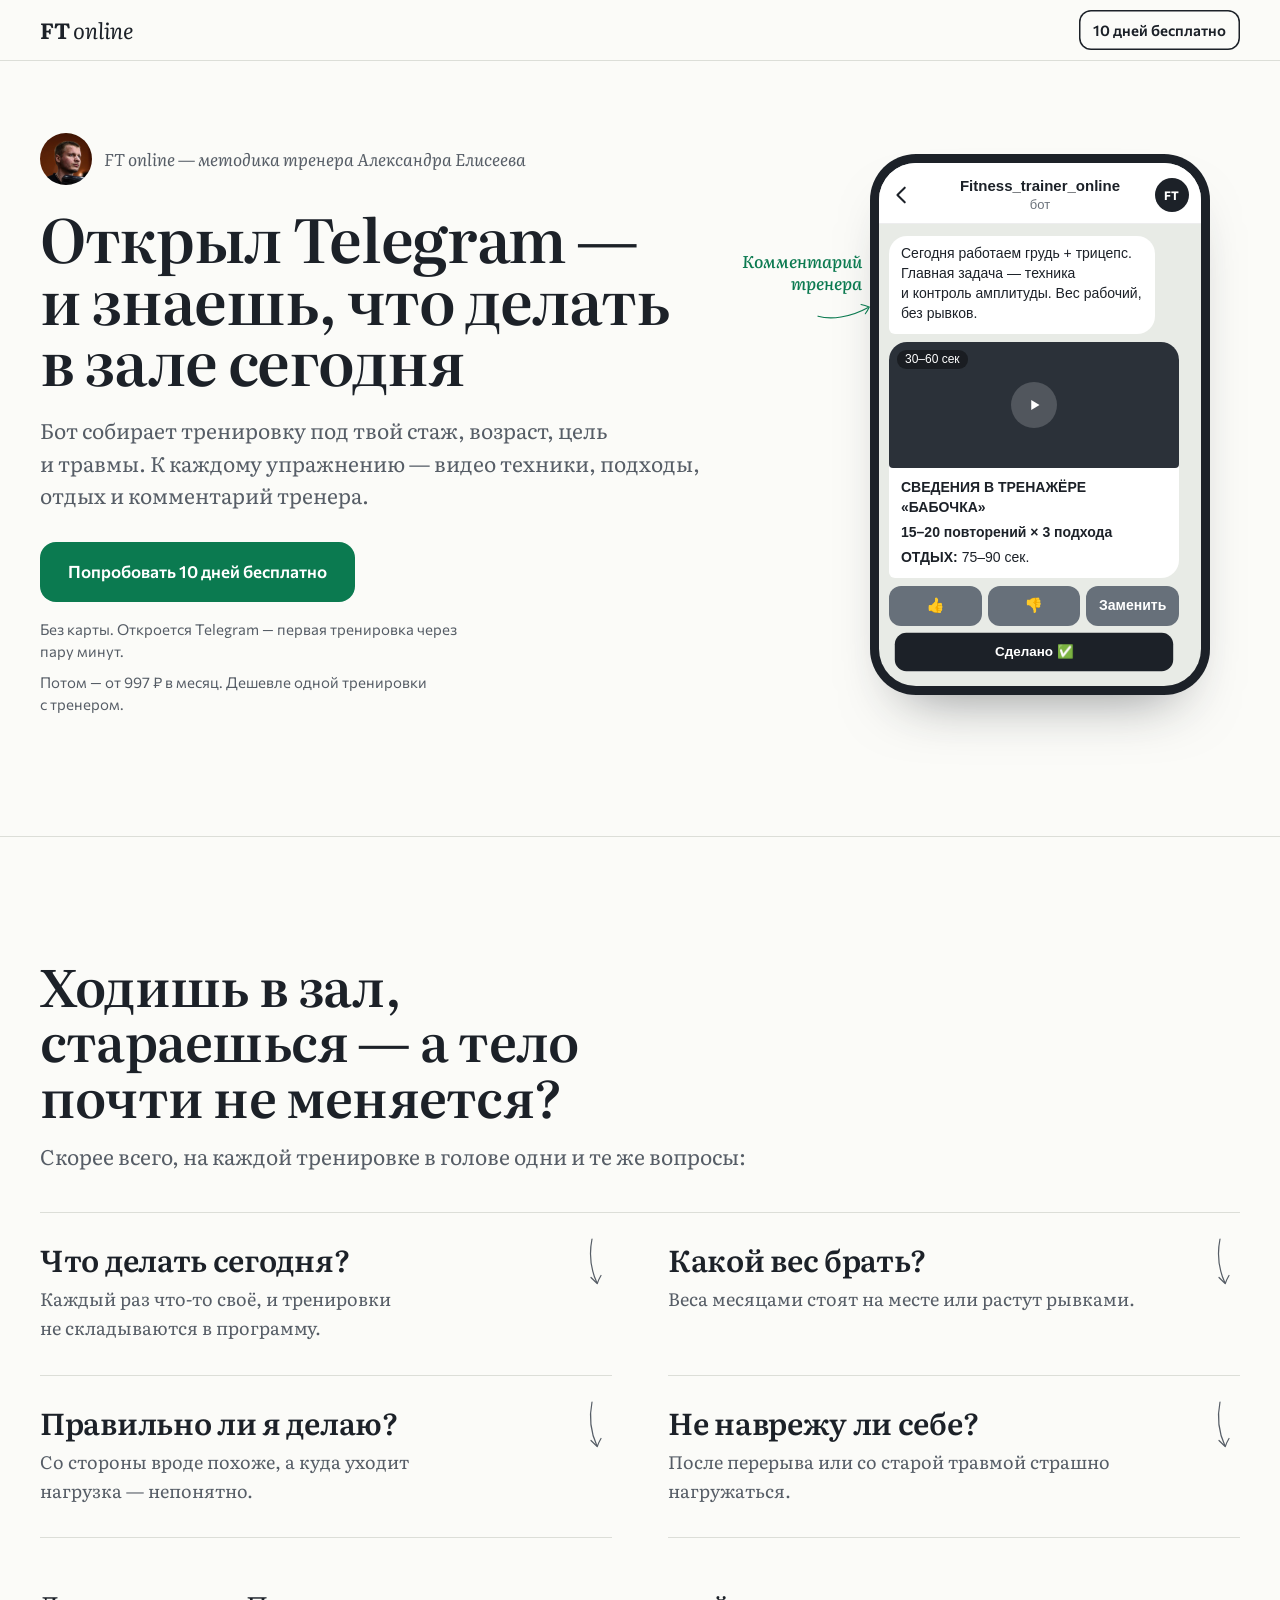
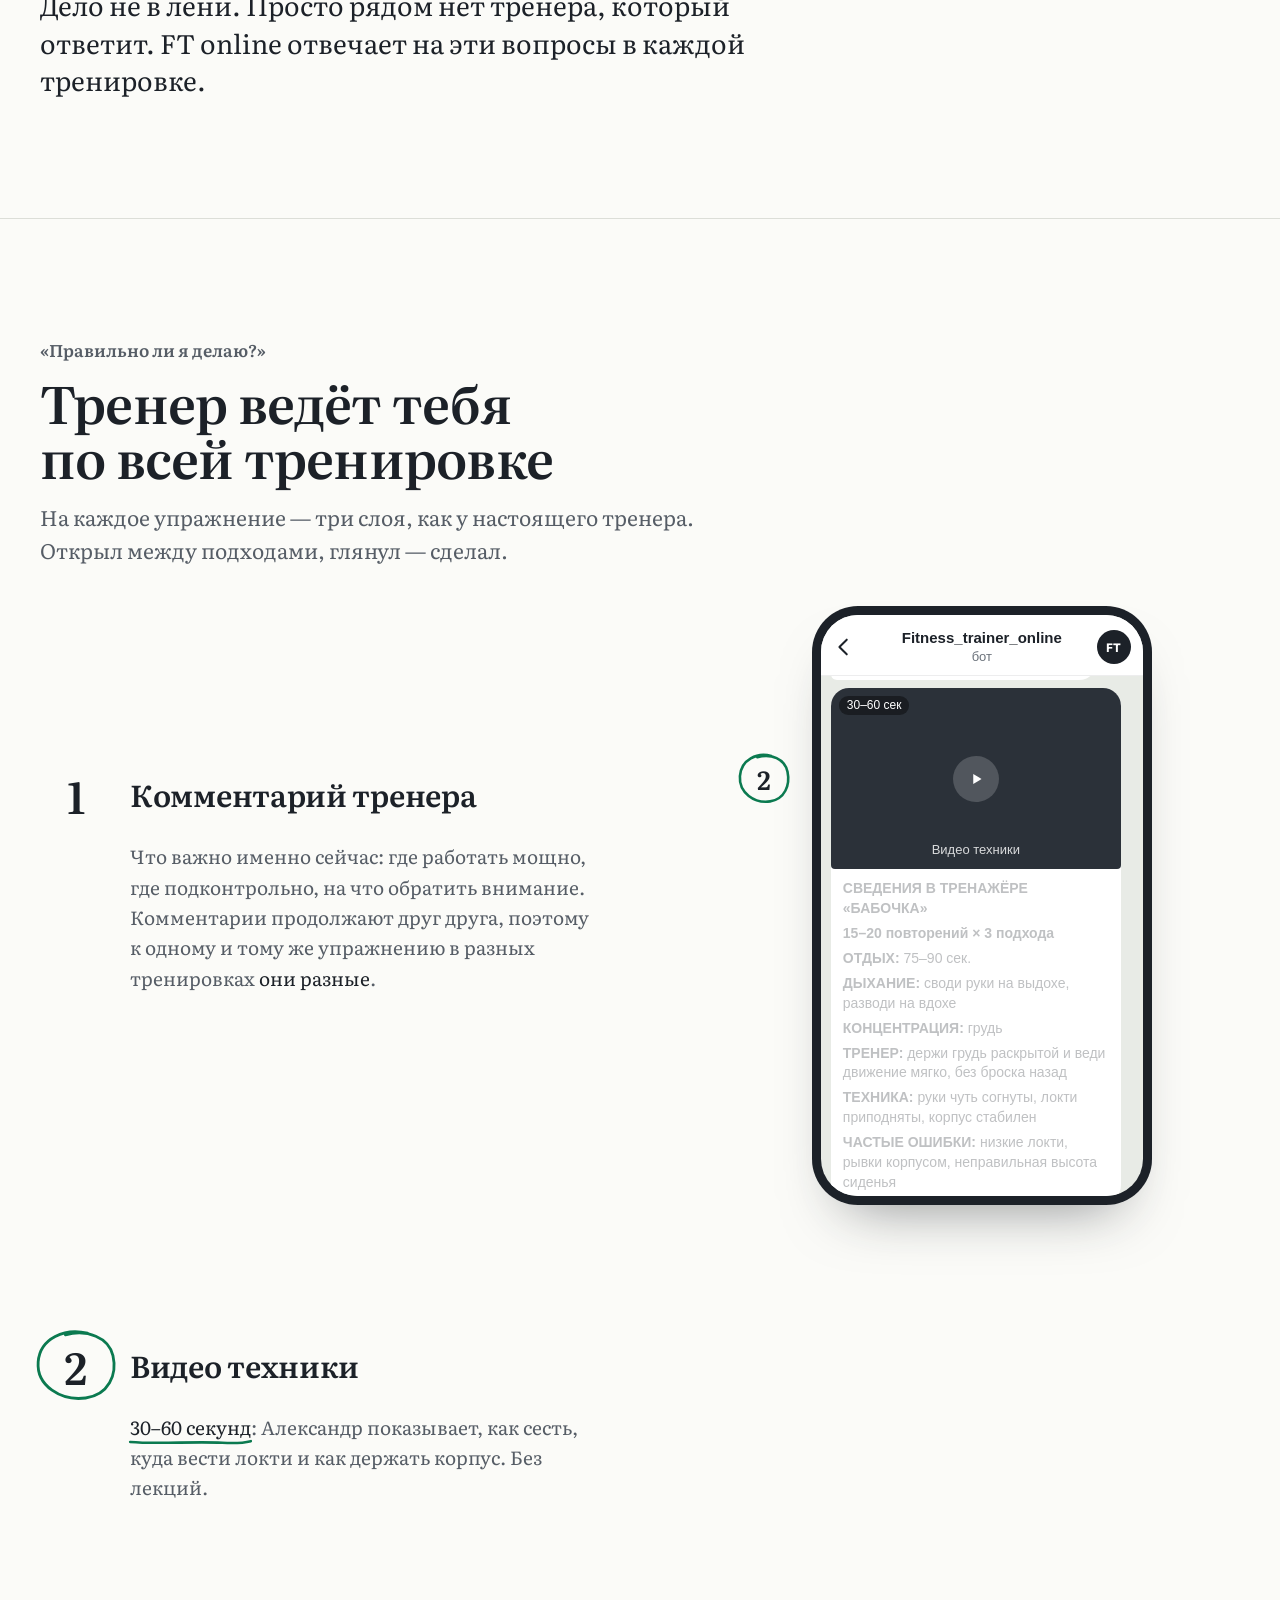
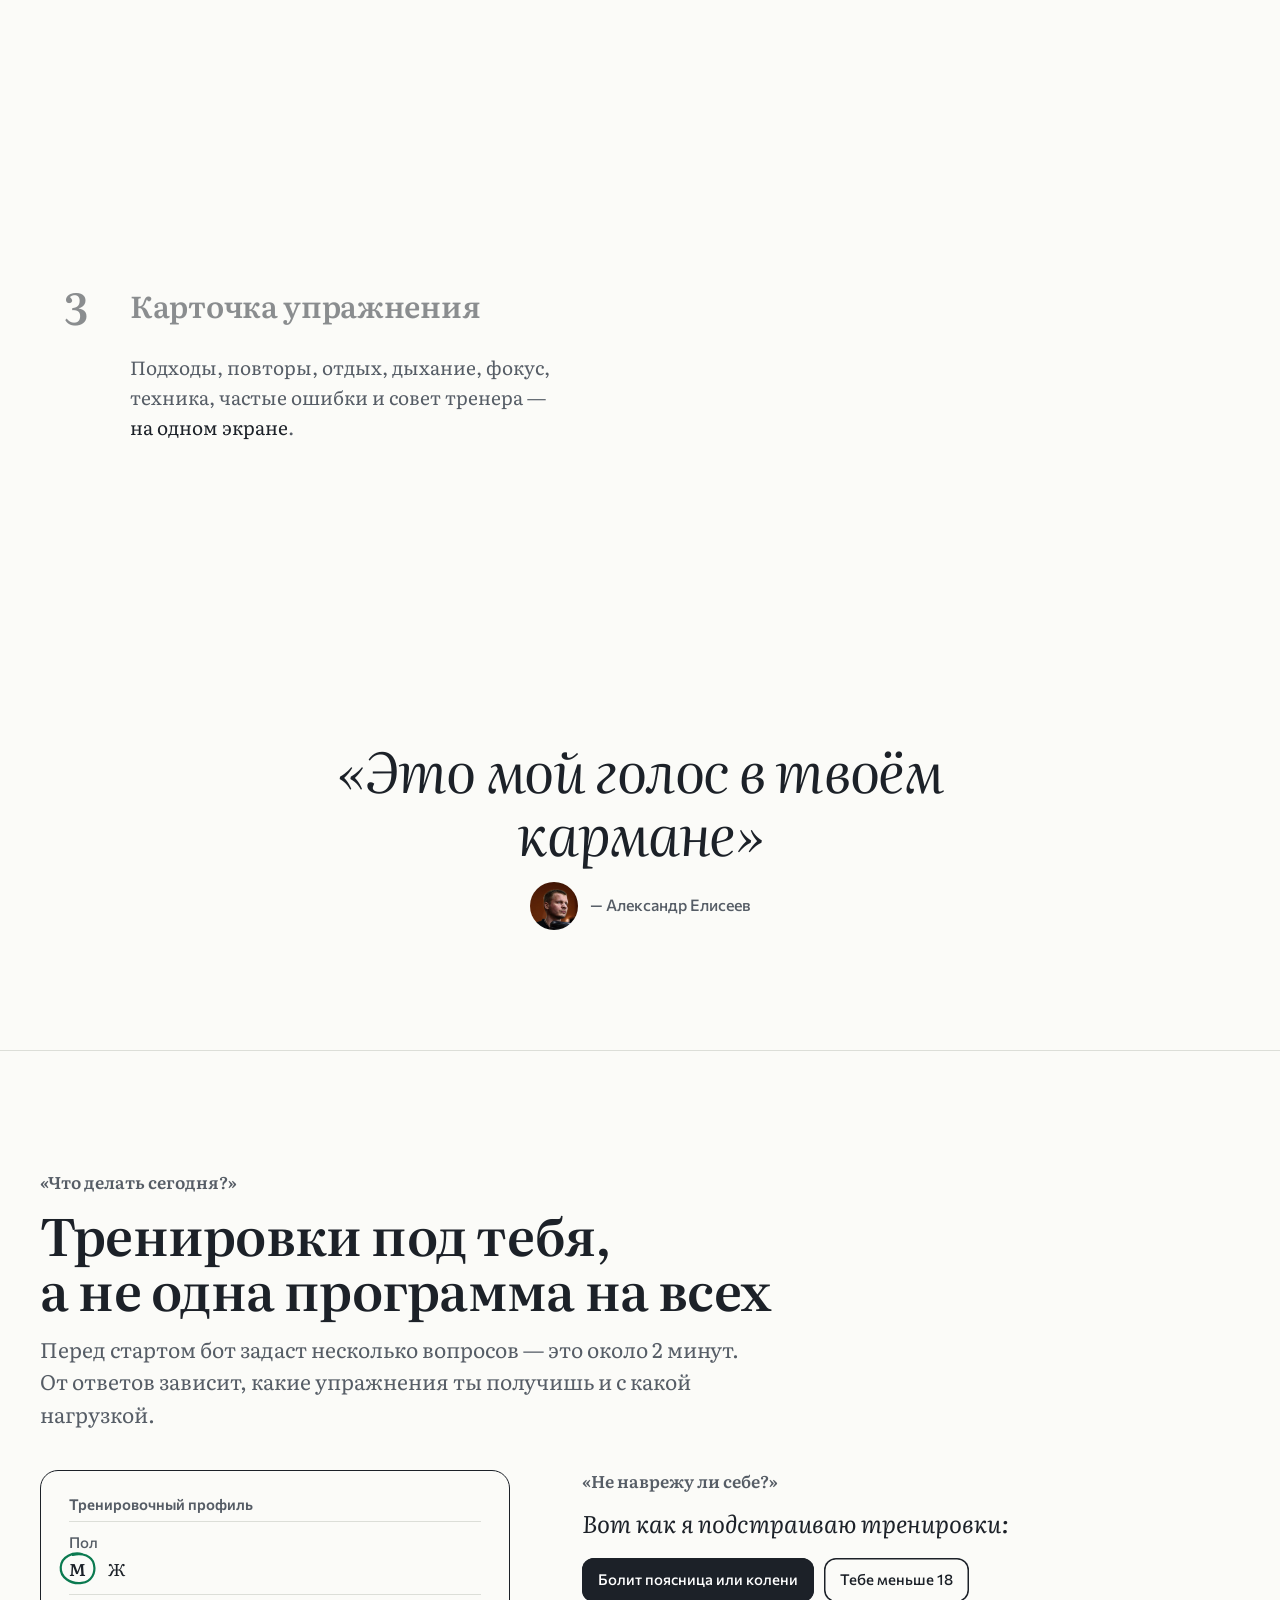
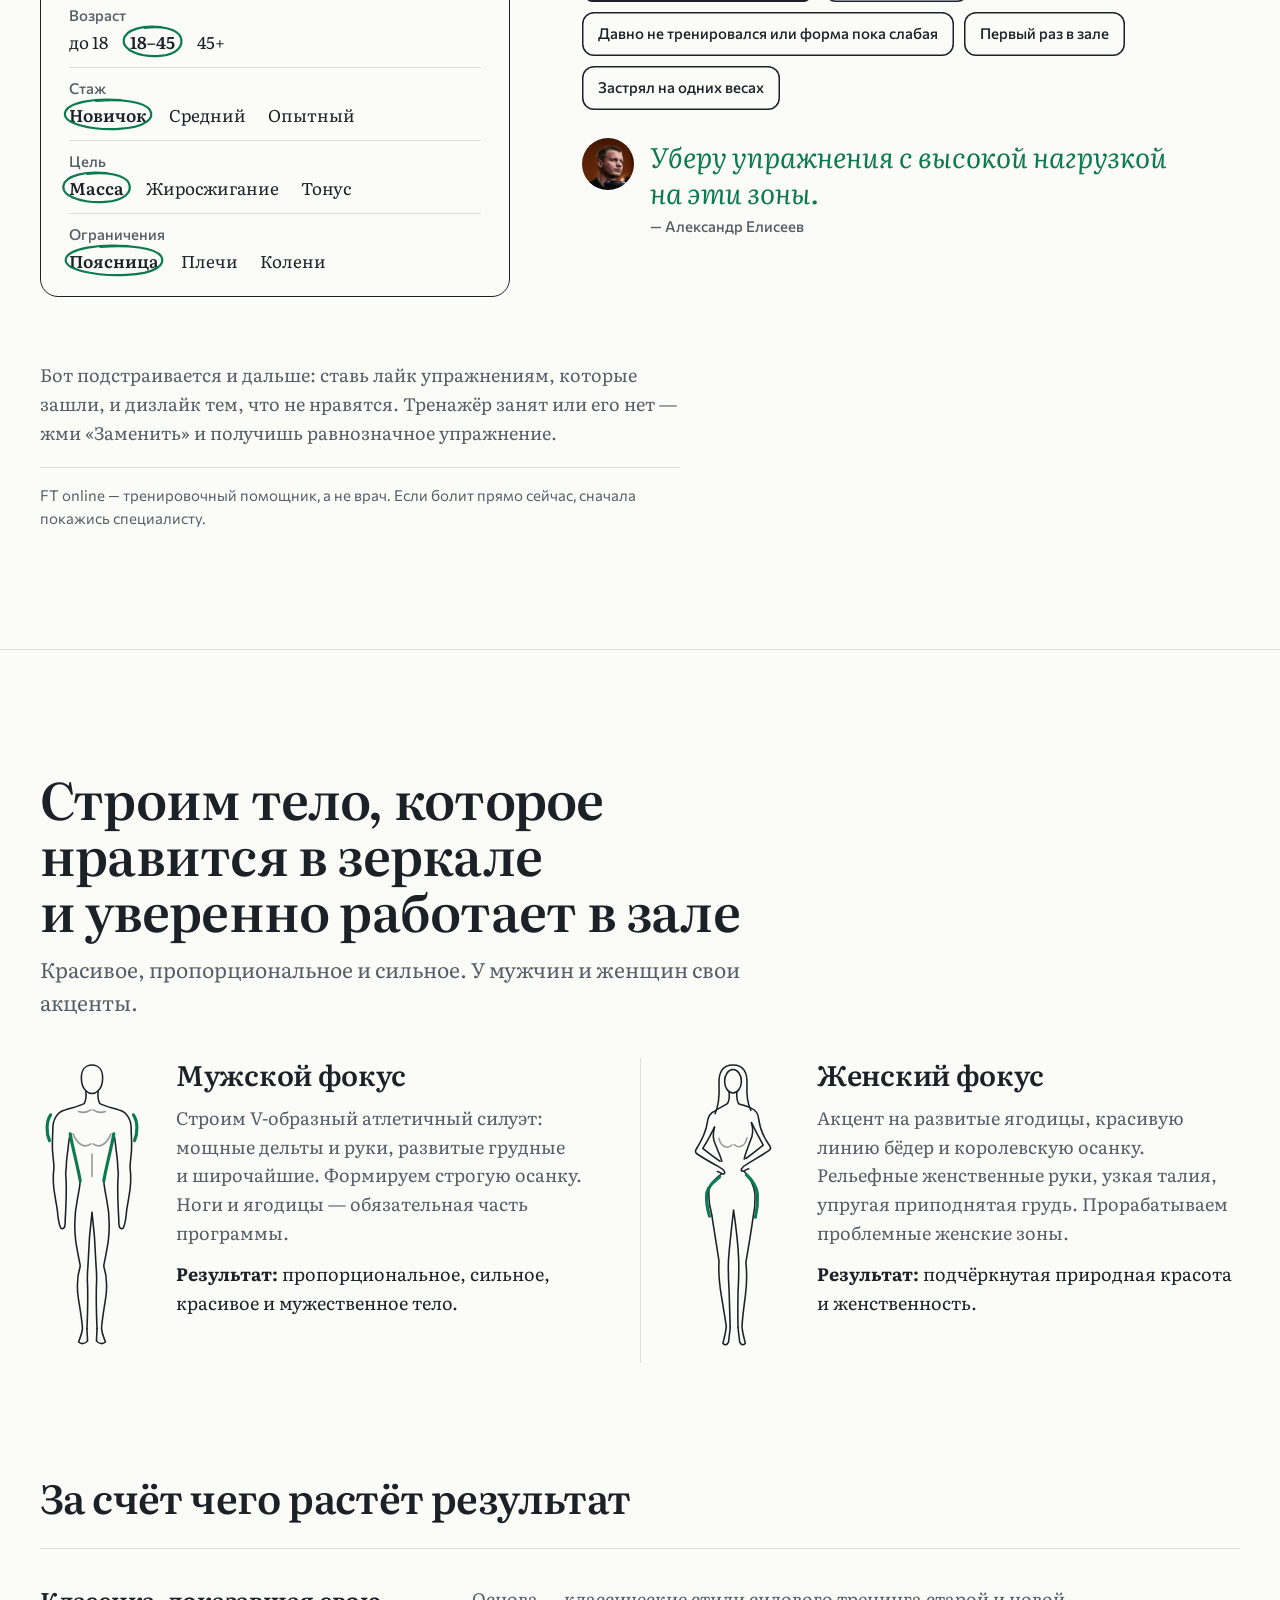
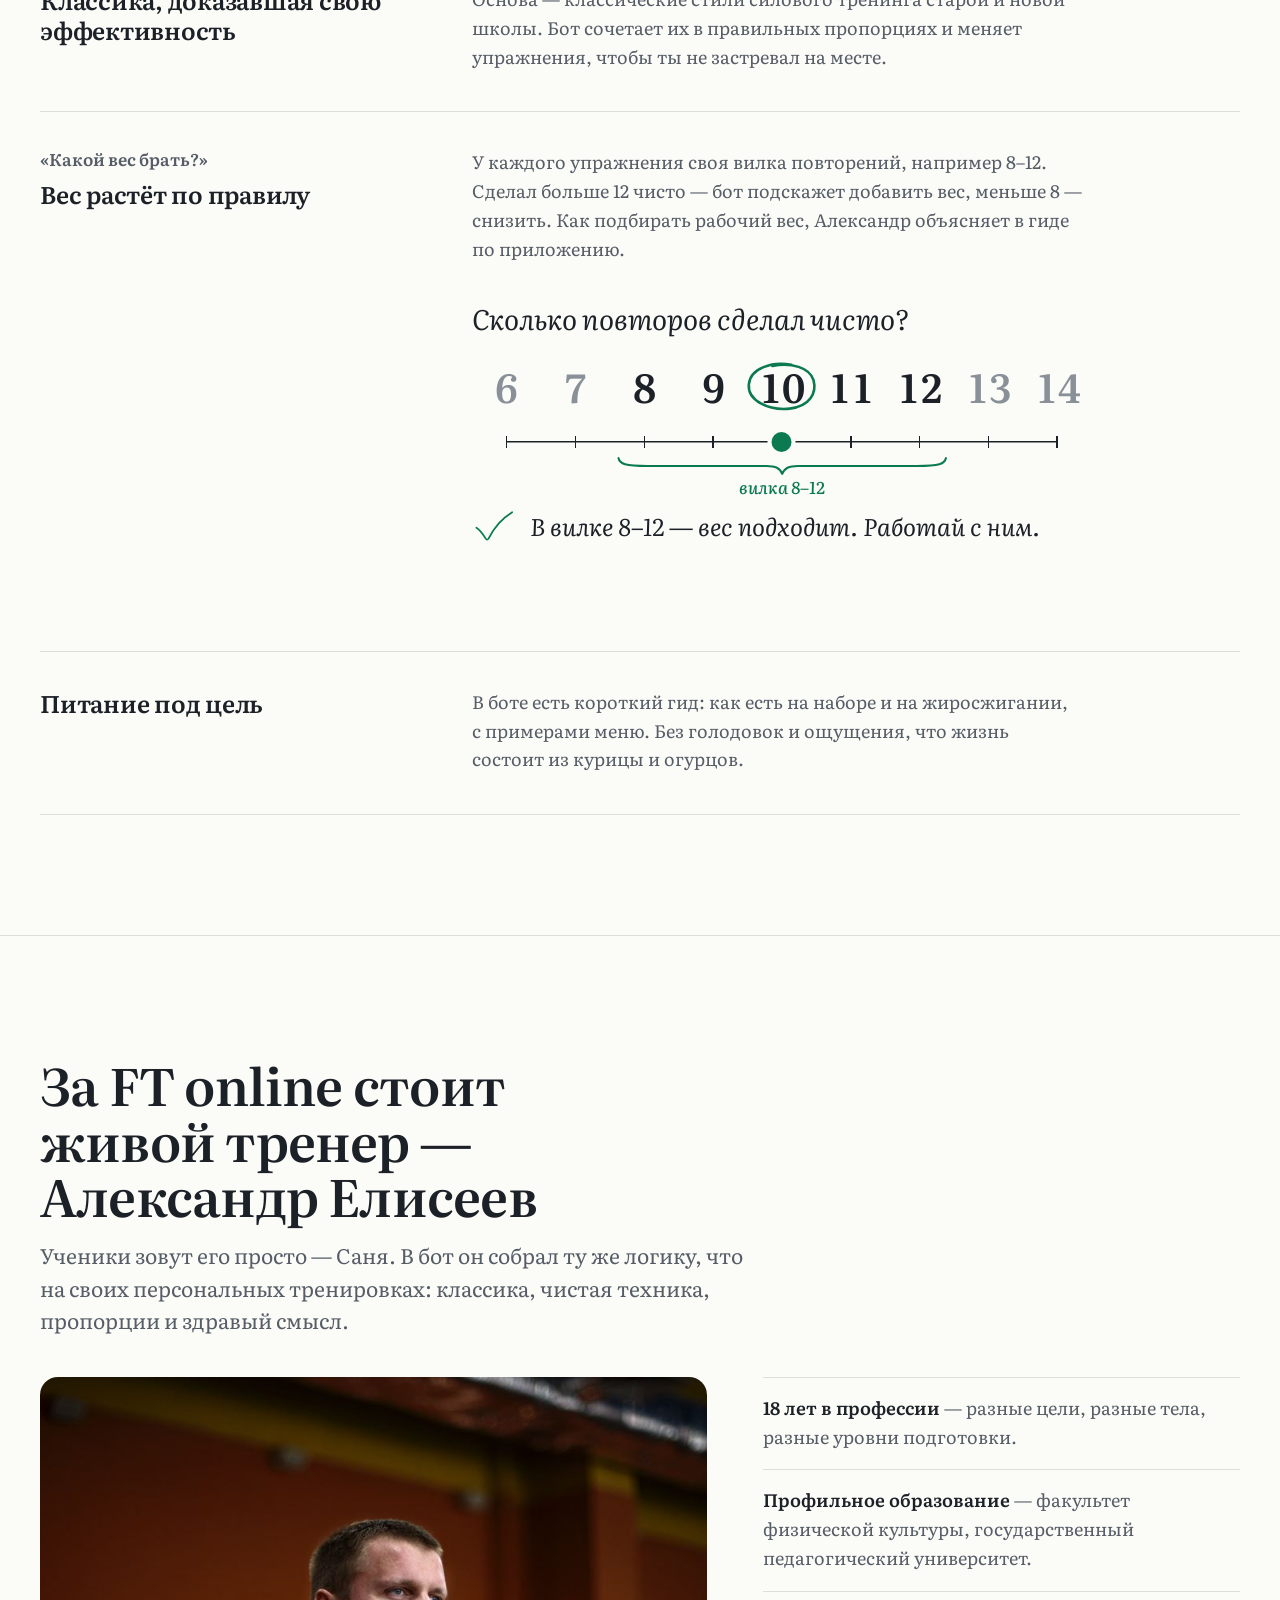
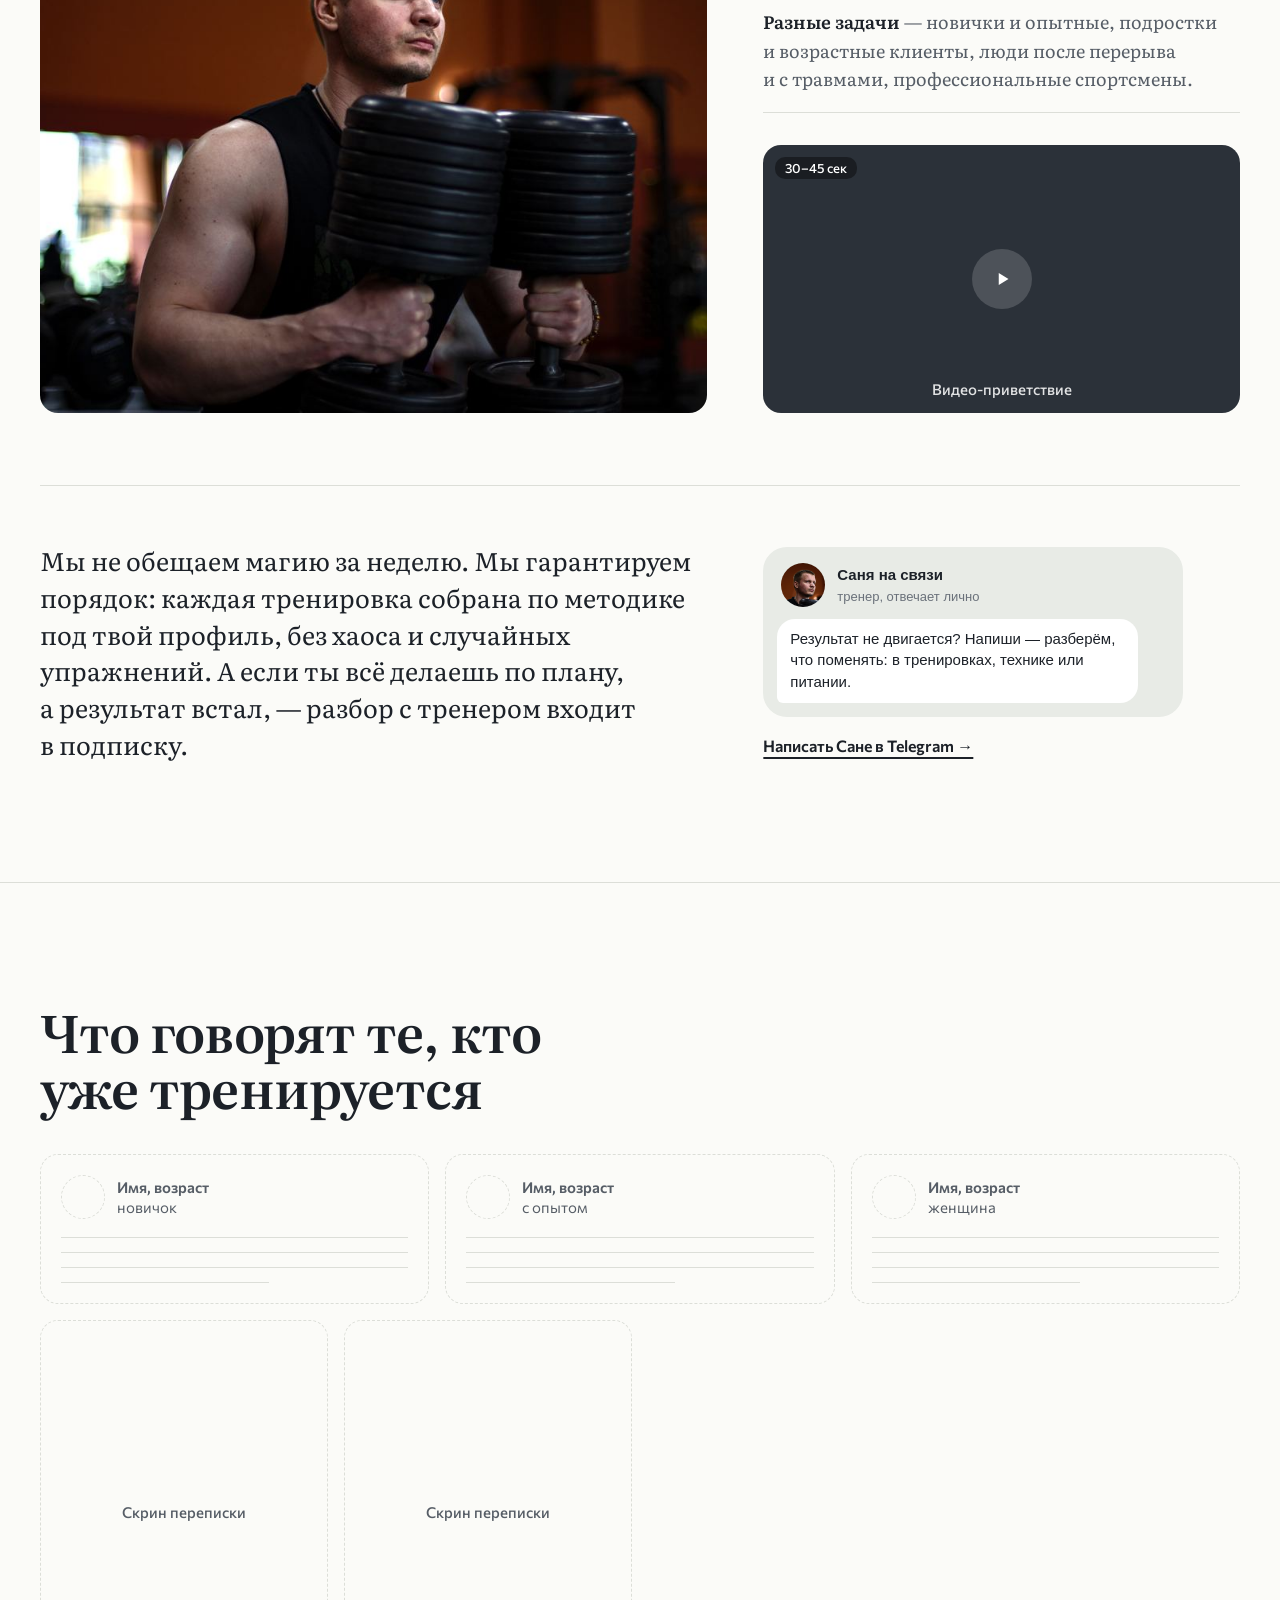
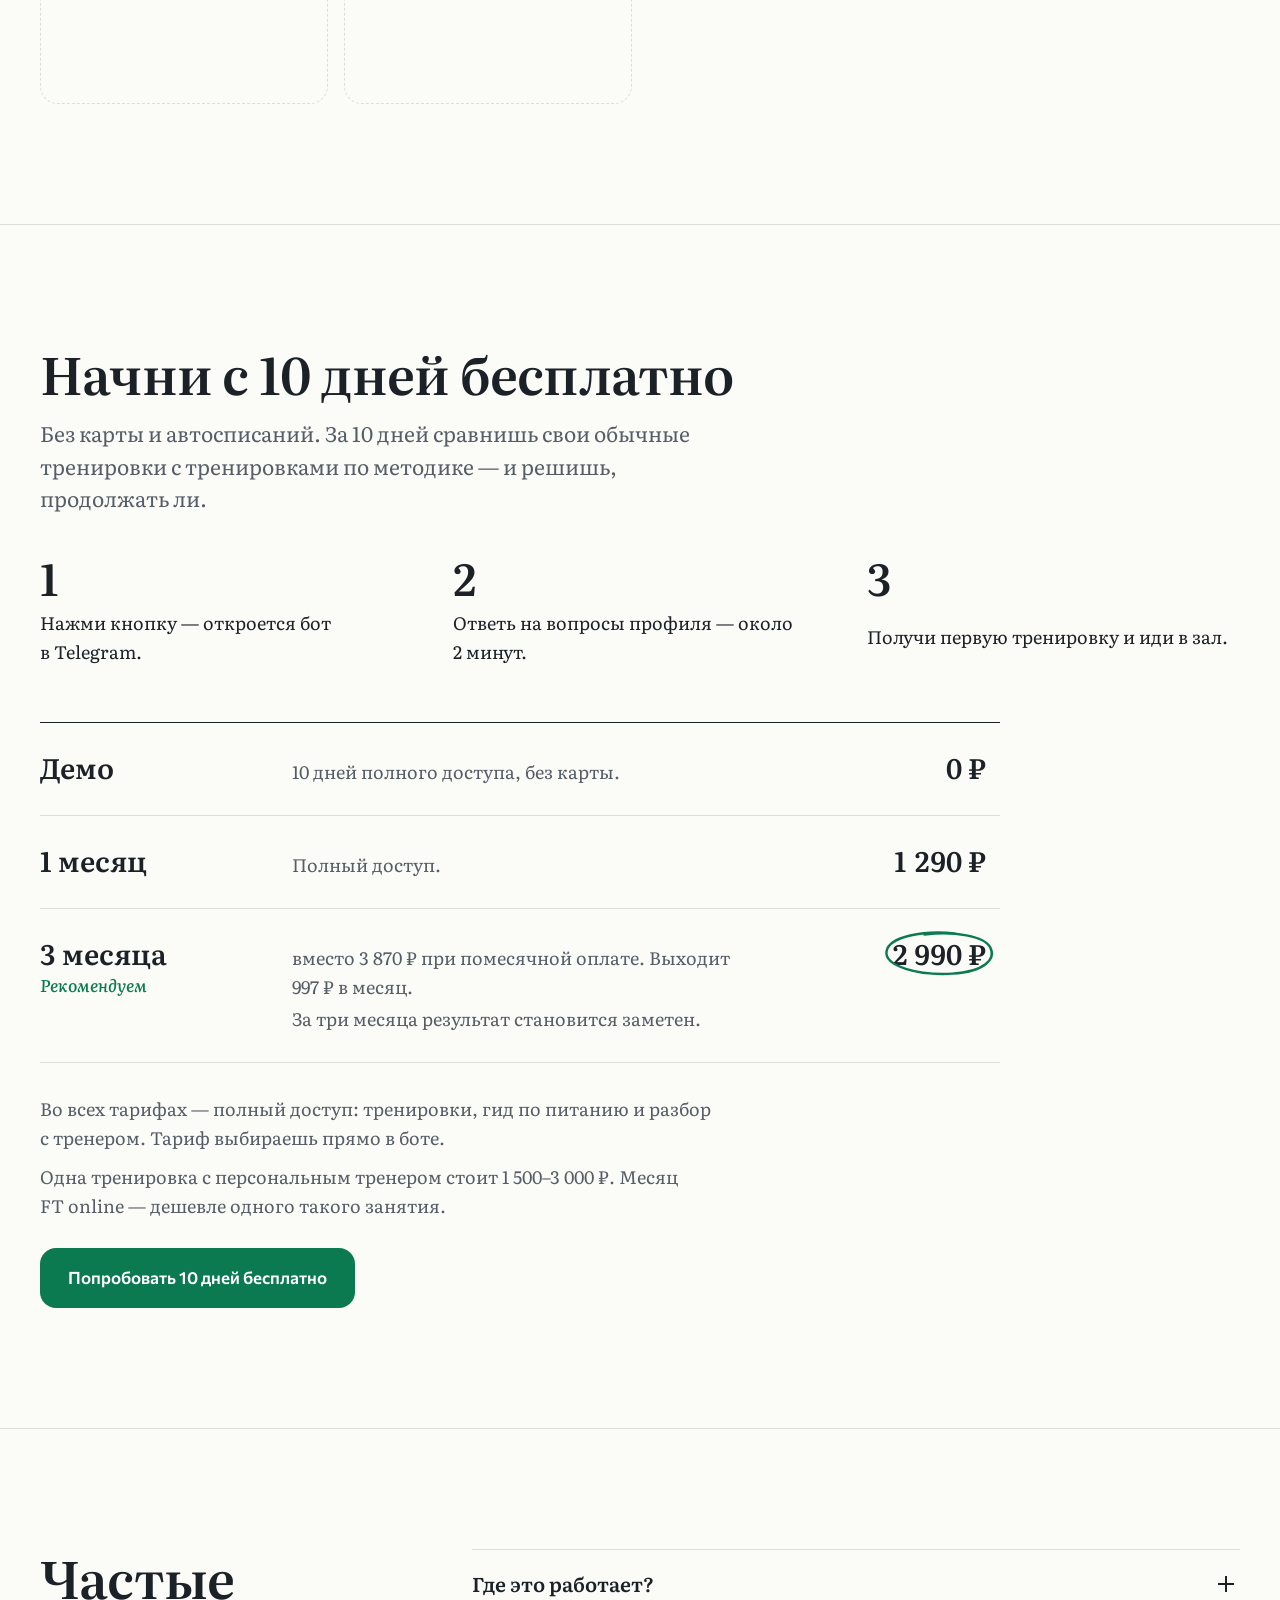
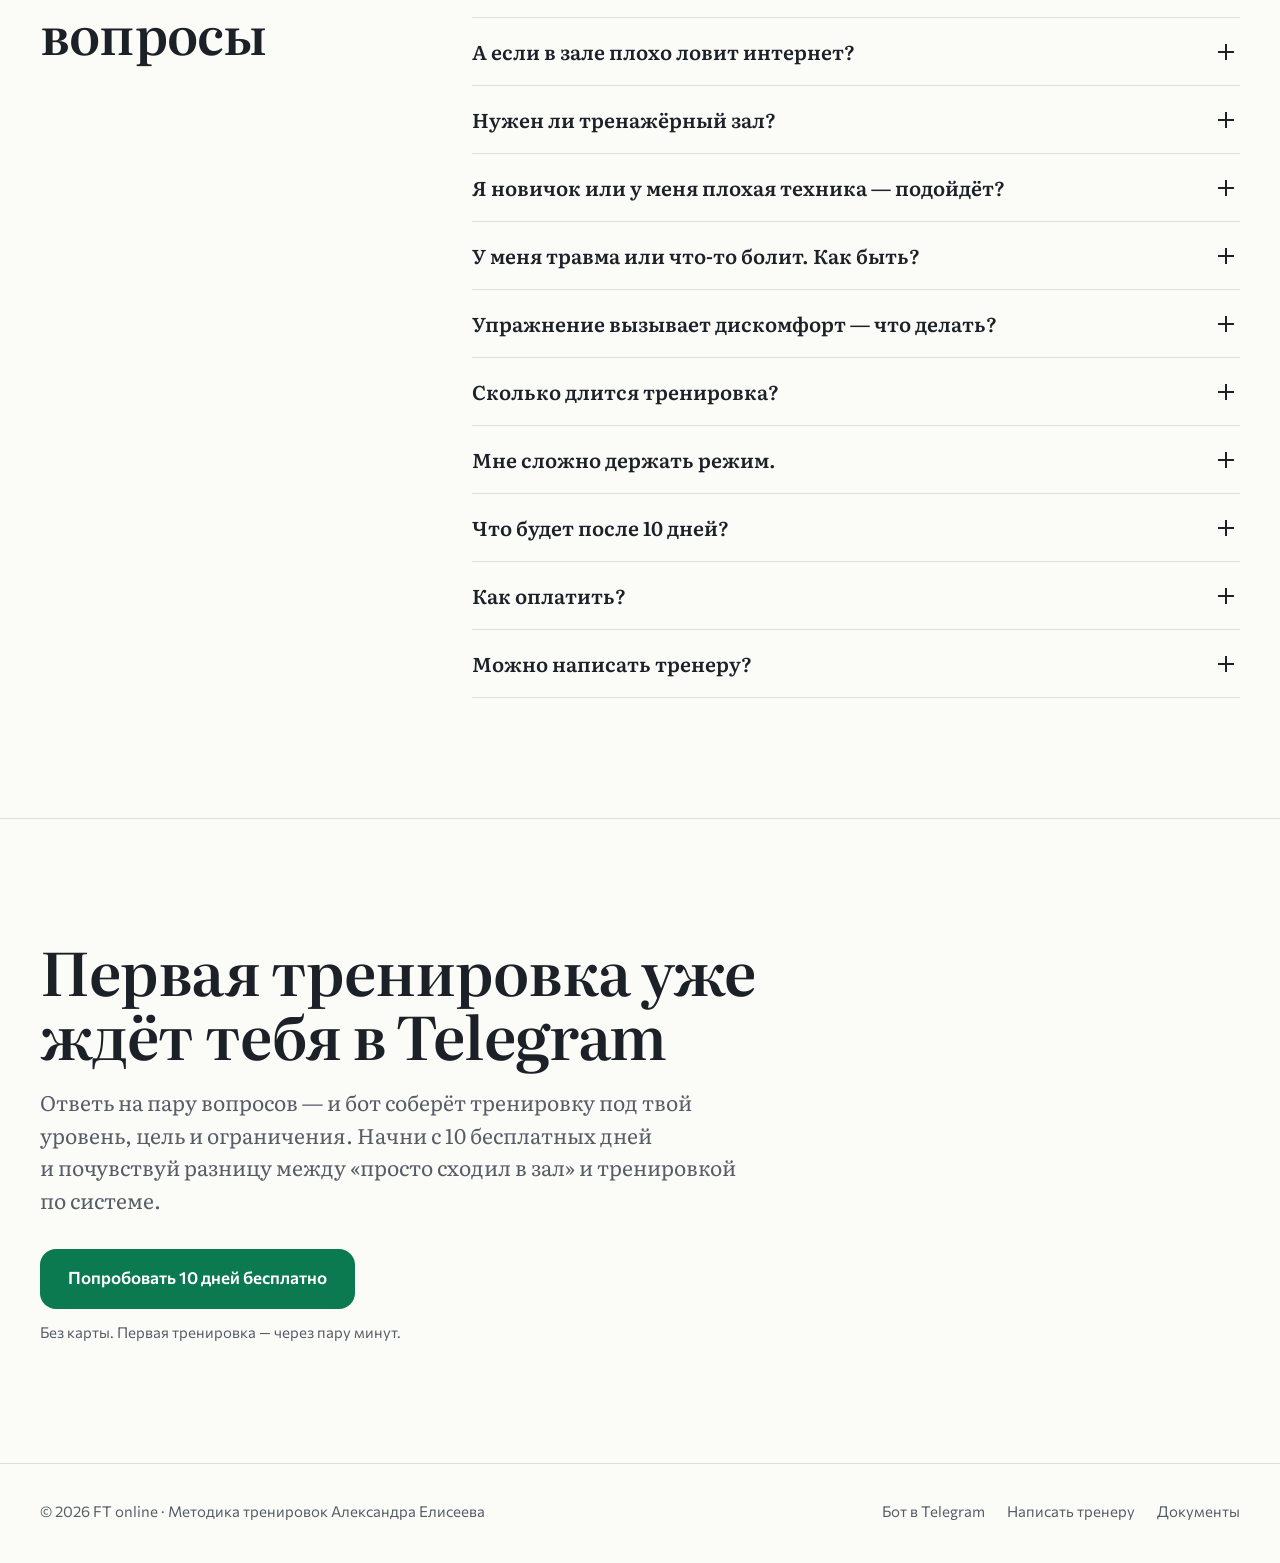
==== landing/index.html @ 69c29c16 "Лендинг FT online целиком в стиле B «Тетрадь тренера» Страница в /landing/, ссылка в оглавлении. Зак" ====
<!doctype html>
<html lang="ru">
<head>
  <meta charset="utf-8">
  <meta name="viewport" content="width=device-width, initial-scale=1">
  <meta name="robots" content="noindex">
  <title>FT online — тренировки в зал по методике Александра Елисеева в Telegram</title>
  <meta name="description" content="Профессиональный инструмент для эффективных тренировок в зале. Бот в Telegram собирает тренировку под твой стаж, возраст, цель и травмы: видео техники и комментарий тренера к каждому упражнению. 10 дней бесплатно, без карты.">
  <meta property="og:type" content="website">
  <meta property="og:locale" content="ru_RU">
  <meta property="og:site_name" content="FT online">
  <meta property="og:title" content="FT online — знаешь, что делать в зале сегодня">
  <meta property="og:description" content="Тренировки в Telegram по методике тренера Александра Елисеева. 10 дней бесплатно, без карты.">
  <meta property="og:url" content="https://alexwf13.github.io/ft-online-concepts/landing/">
  <meta property="og:image" content="https://alexwf13.github.io/ft-online-concepts/landing/assets/img/og.jpg">
  <meta property="og:image:width" content="1200">
  <meta property="og:image:height" content="630">
  <meta property="og:image:alt" content="Александр Елисеев в зале с гантелями">
  <meta name="twitter:card" content="summary_large_image">
  <meta name="theme-color" content="#fbfbf8">
  <link rel="icon" href="assets/img/favicon.svg" type="image/svg+xml">
  <link rel="preconnect" href="https://fonts.googleapis.com">
  <link rel="preconnect" href="https://fonts.gstatic.com" crossorigin>
  <link rel="stylesheet" href="https://fonts.googleapis.com/css2?family=Commissioner:wght@400..700&family=Literata:ital,opsz,wght@0,7..72,400..700;1,7..72,400..600&display=swap">
  <link rel="stylesheet" href="assets/css/styles.css">
  <script>document.documentElement.classList.add("js");</script>
</head>
<body>

<!-- Pen marks of the trainer. Each mark on the page is <svg class="pen"><use href="#…"/></svg>;
     main.js copies the paths in, so every stroke can be drawn. -->
<svg class="sprite" aria-hidden="true" focusable="false">
  <symbol id="pen-tick" viewBox="0 0 80 64">
    <path d="M8 35 C 13 38, 19 45, 25 55 C 26.5 57.5, 28.5 57.5, 30 55 C 39 37, 52 20, 73 7"/>
  </symbol>
  <symbol id="pen-circle" viewBox="0 0 100 100" preserveAspectRatio="none">
    <path d="M63 9 C 38 2, 9 15, 7 45 C 5 75, 33 94, 61 90 C 87 86, 97 61, 92 37 C 87 14, 63 4, 38 11" vector-effect="non-scaling-stroke"/>
  </symbol>
  <symbol id="pen-under-a" viewBox="0 0 120 12" preserveAspectRatio="none">
    <path d="M3 7 C 25 4, 55 3, 80 5 C 95 6, 108 8, 117 5" vector-effect="non-scaling-stroke"/>
  </symbol>
  <symbol id="pen-under-b" viewBox="0 0 120 12" preserveAspectRatio="none">
    <path d="M3 5 C 30 8, 62 4, 90 6 C 102 7, 111 6, 117 4" vector-effect="non-scaling-stroke"/>
  </symbol>
  <symbol id="pen-brace" viewBox="0 0 300 30" preserveAspectRatio="none">
    <path d="M4 3 C 5 12, 10 15, 30 15 L 136 15 C 144 15, 148 18, 150 27 C 152 18, 156 15, 164 15 L 270 15 C 290 15, 295 12, 296 3" vector-effect="non-scaling-stroke"/>
  </symbol>
  <symbol id="pen-arrow" viewBox="0 0 120 60">
    <path d="M6 48 C 32 52, 70 42, 103 17"/>
    <path d="M88 13 C 94 13.5, 100 14.5, 105 15.5 C 103.5 20.5, 101.5 25.5, 99 30"/>
  </symbol>
  <symbol id="pen-arrow-down" viewBox="0 0 40 100">
    <path d="M12 4 C 6 34, 9 64, 22 92"/>
    <path d="M10 81 C 14 85, 18 89, 22.5 93 C 24.5 87, 27 82, 30 77"/>
  </symbol>
  <symbol id="pen-up" viewBox="0 0 40 48">
    <path d="M20 44 C 19 32, 20 18, 21 6"/>
    <path d="M9 17 C 13 13, 17 9, 21 5 C 25 9, 29 13, 33 17"/>
  </symbol>
  <symbol id="pen-down" viewBox="0 0 40 48">
    <path d="M20 4 C 21 16, 20 30, 19 42"/>
    <path d="M7 31 C 11 35, 15 39, 19 43 C 23 39, 27 35, 31 31"/>
  </symbol>
</svg>

<header class="site-header">
  <div class="wrap site-header__row">
    <a class="logo" href="#top"><b>FT</b> <i>online</i></a>
    <a class="btn btn--sm" data-cta="header" href="#">10&nbsp;дней бесплатно</a>
  </div>
</header>

<main id="top">

  <!-- 1. First screen + M1 "the phone comes alive" -->
  <section class="hero" id="hero">
    <div class="wrap hero__grid">
      <div class="hero__text">
        <p class="hero__kicker">
          <img src="assets/img/trainer/face.jpg" alt="Александр Елисеев" width="56" height="56">
          <span>FT&nbsp;online&nbsp;— методика тренера Александра Елисеева</span>
        </p>
        <h1 class="hero__title">Открыл Telegram&nbsp;— и&nbsp;знаешь, что делать в&nbsp;зале сегодня</h1>
        <p class="hero__lead">Бот собирает тренировку под твой стаж, возраст, цель и&nbsp;травмы. К&nbsp;каждому упражнению&nbsp;— видео техники, подходы, отдых и&nbsp;комментарий тренера.</p>
        <div class="hero__action">
          <a class="btn btn--lg" data-cta="hero" href="#">Попробовать 10&nbsp;дней бесплатно</a>
          <p class="fine">Без карты. Откроется Telegram&nbsp;— первая тренировка через пару минут.</p>
          <p class="fine">Потом&nbsp;— от <span data-price="quarterPerMonth">997&nbsp;₽</span> в&nbsp;месяц. Дешевле одной тренировки с&nbsp;тренером.</p>
        </div>
      </div>

      <div class="hero__visual">
        <p class="margin-note hero__note">Комментарий тренера<svg class="pen margin-note__arrow margin-note__arrow--side" aria-hidden="true"><use href="#pen-arrow"/></svg><svg class="pen margin-note__arrow margin-note__arrow--down" aria-hidden="true"><use href="#pen-arrow-down"/></svg></p>

        <figure class="phone m1" aria-label="Пример тренировки в боте: комментарий тренера и карточка упражнения">
          <div class="phone__screen">
            <div class="tg-head">
              <svg class="tg-head__back" viewBox="0 0 24 24" aria-hidden="true"><path d="M15 4 L7 12 L15 20"/></svg>
              <p class="tg-head__title"><b>Fitness_trainer_online</b><span class="tg-head__status"><span class="st-idle">бот</span><span class="st-typing">печатает…</span></span></p>
              <span class="tg-head__ava" aria-hidden="true">FT</span>
            </div>
            <div class="tg-chat">
              <div class="tg-chat__feed">
                <p class="tg-typing" aria-hidden="true"><i></i><i></i><i></i></p>
                <p class="tg-msg tg-msg--text">Сегодня работаем грудь + трицепс. Главная задача&nbsp;— техника и&nbsp;контроль амплитуды. Вес рабочий, без рывков.</p>
                <div class="tg-msg tg-msg--media">
                  <div class="tg-video tg-video--short" role="img" aria-label="Видео техники, 30–60 секунд">
                    <span class="tg-video__time">30–60 сек</span>
                    <span class="tg-video__play"><svg viewBox="0 0 24 24" aria-hidden="true"><path d="M9 6.5 L18 12 L9 17.5 Z"/></svg></span>
                  </div>
                  <div class="tg-caption">
                    <p class="tg-caption__title">Сведения в тренажёре «бабочка»</p>
                    <p><b>15–20 повторений × 3 подхода</b></p>
                    <p><b class="tg-label">Отдых:</b> 75–90 сек.</p>
                  </div>
                </div>
                <div class="tg-keys">
                  <span class="tg-key">👍</span><span class="tg-key">👎</span><span class="tg-key">Заменить</span>
                  <span class="tg-key tg-key--wide tg-key--done">Сделано ✅</span>
                </div>
              </div>
            </div>
          </div>
          <svg class="pen m1__tick" aria-hidden="true"><use href="#pen-tick"/></svg>
        </figure>
      </div>
    </div>
  </section>

  <!-- 2. Sounds familiar? Four questions: each one leads to its answer further down -->
  <section class="section pain" id="pain">
    <div class="wrap">
      <div class="section-head">
        <h2>Ходишь в&nbsp;зал, стараешься&nbsp;— а&nbsp;тело почти не&nbsp;меняется?</h2>
        <p class="lead">Скорее всего, на&nbsp;каждой тренировке в&nbsp;голове одни и&nbsp;те&nbsp;же вопросы:</p>
      </div>

      <ul class="asks">
        <li class="ask">
          <h3 class="ask__q"><a class="ask__link" href="#q-today" data-ask><span class="ask__text">Что делать сегодня?<svg class="pen pen--under" aria-hidden="true"><use href="#pen-under-a"/></svg></span></a></h3>
          <p class="ask__text-more">Каждый раз что-то своё, и&nbsp;тренировки не&nbsp;складываются в&nbsp;программу.</p>
          <svg class="ask__go" aria-hidden="true"><use href="#pen-arrow-down"/></svg>
        </li>
        <li class="ask">
          <h3 class="ask__q"><a class="ask__link" href="#q-weight" data-ask><span class="ask__text">Какой вес брать?<svg class="pen pen--under" aria-hidden="true"><use href="#pen-under-b"/></svg></span></a></h3>
          <p class="ask__text-more">Веса месяцами стоят на&nbsp;месте или растут рывками.</p>
          <svg class="ask__go" aria-hidden="true"><use href="#pen-arrow-down"/></svg>
        </li>
        <li class="ask">
          <h3 class="ask__q"><a class="ask__link" href="#q-right" data-ask><span class="ask__text">Правильно&nbsp;ли я&nbsp;делаю?<svg class="pen pen--under" aria-hidden="true"><use href="#pen-under-a"/></svg></span></a></h3>
          <p class="ask__text-more">Со&nbsp;стороны вроде похоже, а&nbsp;куда уходит нагрузка&nbsp;— непонятно.</p>
          <svg class="ask__go" aria-hidden="true"><use href="#pen-arrow-down"/></svg>
        </li>
        <li class="ask">
          <h3 class="ask__q"><a class="ask__link" href="#q-harm" data-ask><span class="ask__text">Не&nbsp;наврежу&nbsp;ли себе?<svg class="pen pen--under" aria-hidden="true"><use href="#pen-under-b"/></svg></span></a></h3>
          <p class="ask__text-more">После перерыва или со&nbsp;старой травмой страшно нагружаться.</p>
          <svg class="ask__go" aria-hidden="true"><use href="#pen-arrow-down"/></svg>
        </li>
      </ul>

      <p class="bridge">Дело не&nbsp;в&nbsp;лени. Просто рядом нет тренера, который ответит. FT&nbsp;online отвечает на&nbsp;эти вопросы в&nbsp;каждой тренировке.</p>
    </div>
  </section>

  <!-- 3. The trainer leads you through the workout + M2 "layers" -->
  <section class="section inside" id="inside" data-active="1">
    <div class="wrap">
      <div class="section-head">
        <p class="echo" id="q-right" tabindex="-1"><span class="echo__text">«Правильно&nbsp;ли я&nbsp;делаю?»<svg class="pen pen--under" aria-hidden="true"><use href="#pen-under-a"/></svg></span></p>
        <h2>Тренер ведёт тебя по&nbsp;всей тренировке</h2>
        <p class="lead">На&nbsp;каждое упражнение&nbsp;— три слоя, как у&nbsp;настоящего тренера. Открыл между подходами, глянул&nbsp;— сделал.</p>
      </div>

      <div class="inside__grid">
        <div class="layer-tabs" role="group" aria-label="Слои упражнения">
          <button type="button" class="layer-tab" data-layer="1" aria-pressed="true">Комментарий</button>
          <button type="button" class="layer-tab" data-layer="2" aria-pressed="false">Видео</button>
          <button type="button" class="layer-tab" data-layer="3" aria-pressed="false">Карточка</button>
          <span class="layer-tabs__mark" aria-hidden="true"><svg class="pen is-drawn"><use href="#pen-under-a"/></svg></span>
        </div>

        <ol class="layers">
          <li class="layer is-active" data-layer="1">
            <h3 class="layer__head">
              <button type="button" class="layer__btn" data-layer="1" aria-pressed="true">
                <span class="layer__num">1<svg class="pen pen--circle" aria-hidden="true"><use href="#pen-circle"/></svg></span>
                <span class="layer__name">Комментарий тренера</span>
              </button>
            </h3>
            <p class="layer__text">Что важно именно сейчас: где работать мощно, где подконтрольно, на&nbsp;что обратить внимание. Комментарии продолжают друг друга, поэтому к&nbsp;одному и&nbsp;тому&nbsp;же упражнению в&nbsp;разных тренировках <span class="hl">они разные<svg class="pen pen--under" aria-hidden="true"><use href="#pen-under-a"/></svg></span>.</p>
          </li>
          <li class="layer" data-layer="2">
            <h3 class="layer__head">
              <button type="button" class="layer__btn" data-layer="2" aria-pressed="false">
                <span class="layer__num">2<svg class="pen pen--circle" aria-hidden="true"><use href="#pen-circle"/></svg></span>
                <span class="layer__name">Видео техники</span>
              </button>
            </h3>
            <p class="layer__text"><span class="hl">30–60 секунд<svg class="pen pen--under" aria-hidden="true"><use href="#pen-under-b"/></svg></span>: Александр показывает, как сесть, куда вести локти и&nbsp;как держать корпус. Без лекций.</p>
          </li>
          <li class="layer" data-layer="3">
            <h3 class="layer__head">
              <button type="button" class="layer__btn" data-layer="3" aria-pressed="false">
                <span class="layer__num">3<svg class="pen pen--circle" aria-hidden="true"><use href="#pen-circle"/></svg></span>
                <span class="layer__name">Карточка упражнения</span>
              </button>
            </h3>
            <p class="layer__text">Подходы, повторы, отдых, дыхание, фокус, техника, частые ошибки и&nbsp;совет тренера&nbsp;— <span class="hl">на&nbsp;одном экране<svg class="pen pen--under" aria-hidden="true"><use href="#pen-under-a"/></svg></span>.</p>
          </li>
        </ol>

        <div class="inside__visual">
          <figure class="phone layers-phone" aria-label="Пример упражнения в боте: комментарий тренера, видео техники и карточка">
            <div class="phone__screen">
              <div class="tg-head">
                <svg class="tg-head__back" viewBox="0 0 24 24" aria-hidden="true"><path d="M15 4 L7 12 L15 20"/></svg>
                <p class="tg-head__title"><b>Fitness_trainer_online</b><span class="tg-head__status">бот</span></p>
                <span class="tg-head__ava" aria-hidden="true">FT</span>
              </div>
              <div class="tg-chat">
                <div class="tg-chat__feed">
                  <p class="tg-msg tg-msg--text" data-part="1">Сделай до&nbsp;упора, это твоё ключевое упражнение на&nbsp;грудь сегодня.</p>
                  <div class="tg-msg tg-msg--media">
                    <div class="tg-video" data-part="2" role="img" aria-label="Видео техники, 30–60 секунд">
                      <span class="tg-video__time">30–60 сек</span>
                      <span class="tg-video__play"><svg viewBox="0 0 24 24" aria-hidden="true"><path d="M9 6.5 L18 12 L9 17.5 Z"/></svg></span>
                      <span class="tg-video__label">Видео техники</span>
                    </div>
                    <div class="tg-caption" data-part="3">
                      <p class="tg-caption__title">Сведения в тренажёре «бабочка»</p>
                      <p><b>15–20 повторений × 3 подхода</b></p>
                      <p><b class="tg-label">Отдых:</b> 75–90 сек.</p>
                      <p><b class="tg-label">Дыхание:</b> своди руки на выдохе, разводи на вдохе</p>
                      <p><b class="tg-label">Концентрация:</b> грудь</p>
                      <p><b class="tg-label">Тренер:</b> держи грудь раскрытой и веди движение мягко, без броска назад</p>
                      <p><b class="tg-label">Техника:</b> руки чуть согнуты, локти приподняты, корпус стабилен</p>
                      <p><b class="tg-label">Частые ошибки:</b> низкие локти, рывки корпусом, неправильная высота сиденья</p>
                    </div>
                  </div>
                  <div class="tg-keys" data-part="3">
                    <span class="tg-key">👍</span><span class="tg-key">👎</span><span class="tg-key">Заменить</span>
                    <span class="tg-key tg-key--wide">Сделано ✅</span>
                  </div>
                </div>
              </div>
            </div>
          </figure>
          <span class="layers-marker" aria-hidden="true"><span class="layers-marker__num">1</span><svg class="pen is-drawn"><use href="#pen-circle"/></svg></span>
        </div>
      </div>

      <figure class="pull">
        <blockquote><p>«Это мой голос в&nbsp;твоём кармане»</p></blockquote>
        <figcaption><img src="assets/img/trainer/face.jpg" alt="" width="56" height="56" loading="lazy">—&nbsp;Александр Елисеев</figcaption>
      </figure>
    </div>
  </section>

  <!-- 4. Made for you: the training profile + M3 "situation → the trainer's answer" -->
  <section class="section fit" id="profile">
    <div class="wrap">
      <div class="section-head">
        <p class="echo" id="q-today" tabindex="-1"><span class="echo__text">«Что делать сегодня?»<svg class="pen pen--under" aria-hidden="true"><use href="#pen-under-b"/></svg></span></p>
        <h2>Тренировки под тебя, а&nbsp;не&nbsp;одна программа на&nbsp;всех</h2>
        <p class="lead">Перед стартом бот задаст несколько вопросов&nbsp;— это около 2&nbsp;минут. От&nbsp;ответов зависит, какие упражнения ты&nbsp;получишь и&nbsp;с&nbsp;какой нагрузкой.</p>
      </div>

      <div class="fit__grid">
        <figure class="form" aria-label="Пример тренировочного профиля">
          <figcaption class="form__title">Тренировочный профиль</figcaption>
          <dl class="form__rows">
            <div class="form__row"><dt>Пол</dt><dd><span class="opt opt--on">М<svg class="pen pen--circle" aria-hidden="true" data-draw><use href="#pen-circle"/></svg></span> <span class="opt">Ж</span></dd></div>
            <div class="form__row"><dt>Возраст</dt><dd><span class="opt">до&nbsp;18</span> <span class="opt opt--on">18–45<svg class="pen pen--circle" aria-hidden="true" data-draw><use href="#pen-circle"/></svg></span> <span class="opt">45+</span></dd></div>
            <div class="form__row"><dt>Стаж</dt><dd><span class="opt opt--on">Новичок<svg class="pen pen--circle" aria-hidden="true" data-draw><use href="#pen-circle"/></svg></span> <span class="opt">Средний</span> <span class="opt">Опытный</span></dd></div>
            <div class="form__row"><dt>Цель</dt><dd><span class="opt opt--on">Масса<svg class="pen pen--circle" aria-hidden="true" data-draw><use href="#pen-circle"/></svg></span> <span class="opt">Жиросжигание</span> <span class="opt">Тонус</span></dd></div>
            <div class="form__row"><dt>Ограничения</dt><dd><span class="opt opt--on">Поясница<svg class="pen pen--circle" aria-hidden="true" data-draw><use href="#pen-circle"/></svg></span> <span class="opt">Плечи</span> <span class="opt">Колени</span></dd></div>
          </dl>
        </figure>

        <div class="adapt" id="adapt">
          <p class="echo" id="q-harm" tabindex="-1"><span class="echo__text">«Не&nbsp;наврежу&nbsp;ли себе?»<svg class="pen pen--under" aria-hidden="true"><use href="#pen-under-a"/></svg></span></p>
          <p class="adapt__intro" id="adapt-intro">Вот как я&nbsp;подстраиваю тренировки:</p>
          <div class="chips" role="group" aria-labelledby="adapt-intro">
            <button type="button" class="chip" data-adapt="0" aria-pressed="true" aria-controls="adapt-answers">Болит поясница или колени</button>
            <button type="button" class="chip" data-adapt="1" aria-pressed="false" aria-controls="adapt-answers">Тебе меньше 18</button>
            <button type="button" class="chip" data-adapt="2" aria-pressed="false" aria-controls="adapt-answers">Давно не&nbsp;тренировался или форма пока слабая</button>
            <button type="button" class="chip" data-adapt="3" aria-pressed="false" aria-controls="adapt-answers">Первый раз в&nbsp;зале</button>
            <button type="button" class="chip" data-adapt="4" aria-pressed="false" aria-controls="adapt-answers">Застрял на&nbsp;одних весах</button>
          </div>
          <div class="adapt__reply">
            <img class="adapt__ava" src="assets/img/trainer/face.jpg" alt="" width="56" height="56" loading="lazy">
            <div class="adapt__answers" id="adapt-answers" aria-live="polite">
              <p class="adapt__answer is-active" data-adapt="0">Уберу упражнения с&nbsp;высокой нагрузкой на&nbsp;эти зоны.</p>
              <p class="adapt__answer" data-adapt="1">Учту зоны роста и&nbsp;не&nbsp;дам большой нагрузки на&nbsp;позвоночник.</p>
              <p class="adapt__answer" data-adapt="2">Снижу общую нагрузку.</p>
              <p class="adapt__answer" data-adapt="3">Оставлю только базовые, травмобезопасные упражнения.</p>
              <p class="adapt__answer" data-adapt="4">Помогу выйти из&nbsp;застоя.</p>
            </div>
            <p class="adapt__sign">—&nbsp;Александр Елисеев</p>
          </div>
        </div>
      </div>

      <div class="fit__after">
        <p>Бот подстраивается и&nbsp;дальше: ставь лайк упражнениям, которые зашли, и&nbsp;дизлайк тем, что не&nbsp;нравятся. Тренажёр занят или его нет&nbsp;— жми «Заменить» и&nbsp;получишь равнозначное упражнение.</p>
        <p class="safety">FT&nbsp;online&nbsp;— тренировочный помощник, а&nbsp;не&nbsp;врач. Если болит прямо сейчас, сначала покажись специалисту.</p>
      </div>
    </div>
  </section>

  <!-- 5. Result: the body we build and why it grows + M4 "reps slider" -->
  <section class="section result" id="result">
    <div class="wrap">
      <div class="section-head">
        <h2>Строим тело, которое нравится в&nbsp;зеркале и&nbsp;уверенно работает в&nbsp;зале</h2>
        <p class="lead">Красивое, пропорциональное и&nbsp;сильное. У&nbsp;мужчин и&nbsp;женщин свои акценты.</p>
      </div>

      <div class="focus">
        <article class="focus__item">
          <svg class="sketch" viewBox="0 0 100 260" role="img" aria-label="Эскиз мужского силуэта: широкие плечи и V-образный торс">
            <g class="sketch__ink">
              <path d="M50 4.5 C 44 4.5, 40.5 9, 40.5 16 C 40.5 21, 42 25, 44.5 27.5 C 46.5 29.5, 48 30, 50 30 C 52 30, 53.5 29.5, 55.5 27.5 C 58 25, 59.5 21, 59.5 16 C 59.5 9, 56 4.5, 50 4.5 Z"/>
              <path d="M44.5 28 C 45 32, 44.5 36, 43 39 C 37 42, 30 43, 25 45 C 19 47, 15 53, 15 61 C 15 68, 14 76, 15 84 C 15.5 90, 16 93, 16 96 C 15 104, 15 112, 17 122 C 18 128, 18.5 131, 19 134 C 19.5 140, 20 146, 22 150 C 24 152, 26 150, 26 146 C 26 140, 26.5 137, 26.5 134 C 27 124, 27.5 112, 26.5 102 C 26.5 99, 27 97, 27 96 C 27 90, 28 84, 28.5 80 C 29 75, 29.5 70, 30.5 66"/>
              <path d="M55.5 28 C 55 32, 55.5 36, 57 39 C 63 42, 70 43, 75 45 C 81 47, 85 53, 85 61 C 85 68, 86 76, 85 84 C 84.5 90, 84 93, 84 96 C 85 104, 85 112, 83 122 C 82 128, 81.5 131, 81 134 C 80.5 140, 80 146, 78 150 C 76 152, 74 150, 74 146 C 74 140, 73.5 137, 73.5 134 C 73 124, 72.5 112, 73.5 102 C 73.5 99, 73 97, 73 96 C 73 90, 72 84, 71.5 80 C 71 75, 70.5 70, 69.5 66"/>
              <path d="M30.5 66 C 33 80, 37 94, 39.5 108 C 39 114, 38 119, 37 124 C 34.5 136, 34 150, 35.5 162 C 37 172, 38.5 178, 39.5 184 C 37 192, 36 202, 38 214 C 39.5 224, 41 232, 41.5 240 C 41 245, 39 249, 38 252 C 40 254, 44 254, 46 251 C 46 247, 45.5 244, 45.5 240"/>
              <path d="M69.5 66 C 67 80, 63 94, 60.5 108 C 61 114, 62 119, 63 124 C 65.5 136, 66 150, 64.5 162 C 63 172, 61.5 178, 60.5 184 C 63 192, 64 202, 62 214 C 60.5 224, 59 232, 58.5 240 C 59 245, 61 249, 62 252 C 60 254, 56 254, 54 251 C 54 247, 54.5 244, 54.5 240"/>
              <path d="M45.5 240 C 46 228, 46.5 214, 46 200 C 45.5 194, 46 188, 46.5 182 C 47 166, 48.5 148, 50 136 C 51.5 148, 53 166, 53.5 182 C 54 188, 54.5 194, 54 200 C 53.5 214, 54 228, 54.5 240"/>
              <path class="sketch__soft" d="M33 66 C 37 76, 44 79, 49 75 M51 75 C 56 79, 63 76, 67 66 M38 46 C 42 47.5, 46 46.5, 49 44.5 M51 44.5 C 54 46.5, 58 47.5, 62 46 M50 84 L 50 104"/>
            </g>
            <svg class="pen" x="0" y="0" width="100" height="260" viewBox="0 0 100 260" data-draw><path d="M13 49 C 9 55, 9 65, 12 72"/><path d="M87 49 C 91 55, 91 65, 88 72"/><path d="M30.5 66 C 33 80, 37 94, 39.5 108"/><path d="M69.5 66 C 67 80, 63 94, 60.5 108"/></svg>
          </svg>
          <h3>Мужской фокус</h3>
          <p>Строим V-образный атлетичный силуэт: мощные дельты и&nbsp;руки, развитые грудные и&nbsp;широчайшие. Формируем строгую осанку. Ноги и&nbsp;ягодицы&nbsp;— обязательная часть программы.</p>
          <p class="focus__result"><b>Результат:</b> пропорциональное, сильное, красивое и&nbsp;мужественное тело.</p>
        </article>
        <article class="focus__item">
          <svg class="sketch" viewBox="0 0 100 260" role="img" aria-label="Эскиз женского силуэта: узкая талия и выраженная линия бёдер">
            <g class="sketch__ink">
              <ellipse cx="50" cy="19" rx="7.5" ry="10.5"/>
              <path d="M50 4.5 C 40 4.5, 37 12, 37.5 22 C 38 32, 37.5 40, 34 48 M50 4.5 C 60 4.5, 63 12, 62.5 22 C 62 31, 62.5 38, 66 45"/>
              <path d="M46.5 29 C 47 33, 46.5 36.5, 45 39 C 41 41.5, 37 43, 34 45.5 C 30 47, 27.5 51, 27 56 C 26 64, 22 72, 17 80 C 16 81.5, 16.5 83, 18 84 C 24 88, 31 92, 37.5 95.5 C 39.5 96.5, 41.5 98, 42.5 100 C 43 101.5, 41.5 102.5, 40 101.5 C 38.5 100.5, 37 100, 36 99.7"/>
              <path d="M53.5 29 C 53 33, 53.5 36, 55 39 C 59 40.5, 63 41.5, 66 43 C 70 44.5, 72.5 48, 73 53 C 74 61, 78 70, 83 77 C 84 78.5, 83.5 80, 82 81 C 76 85, 69 89, 62.5 93 C 60.5 94, 58.5 95.5, 57.5 97.5 C 57 99, 58.5 100, 60 99 C 61.5 98, 63 97.5, 64 97.2"/>
              <path d="M33.5 60 C 30.5 66, 27 73, 23 79 C 28 83, 33 87, 38.5 90.5"/>
              <path d="M66.5 56 C 69.5 62, 73 69, 77 76 C 72 80, 67 84, 61.5 88"/>
              <path d="M33.5 60 C 32 65, 32 71, 34.5 76 C 36.5 81.5, 39 86, 40 90.5"/>
              <path d="M66.5 56 C 68 61, 68 67, 65.5 72 C 63.5 78, 61 83, 60 88.5"/>
              <path d="M39.5 102 C 34 106, 29.5 110, 28.5 117 C 28 124, 29 131, 31 138 C 33 152, 35.5 166, 37.5 180 C 37 188, 37.5 198, 39.5 210 C 41.5 222, 43 231, 44 238 C 43.5 244, 42 249, 41 253 C 42 255, 44.5 255, 46 252 C 46.5 248, 47 244, 47.5 239"/>
              <path d="M47.5 239 C 47.2 232, 47 222, 46.5 206 C 46 198, 45.5 188, 46 178 C 47 164, 49 148, 50.5 134 C 52.5 148, 54.5 164, 55 177 C 55.5 188, 55 198, 54.5 207 C 54.2 222, 54.3 231, 54.5 239"/>
              <path d="M60.5 100 C 65 105, 68.5 111, 69.5 119 C 70 126, 69.5 133, 68 140 C 66.5 152, 64 166, 61.5 181 C 62.5 190, 62.5 200, 61 211 C 59.5 222, 58.5 231, 58 238 C 58.5 244, 60 249, 61 253 C 60 255, 57.5 255, 56 252 C 55.5 248, 55 244, 54.5 239"/>
              <path class="sketch__soft" d="M37.5 70 C 39 77.5, 45 80, 49 76 M51 75.5 C 55 79.5, 61 77, 62.5 69.5"/>
            </g>
            <svg class="pen" x="0" y="0" width="100" height="260" viewBox="0 0 100 260" data-draw><path d="M38 104.5 C 33 108.5, 28 112.5, 26.5 119 C 26 126, 27 133, 29 139.5"/><path d="M62 102.5 C 67 107, 71 112.5, 71.8 120 C 72.2 127, 71.5 134, 70 140.5"/></svg>
          </svg>
          <h3>Женский фокус</h3>
          <p>Акцент на&nbsp;развитые ягодицы, красивую линию бёдер и&nbsp;королевскую осанку. Рельефные женственные руки, узкая талия, упругая приподнятая грудь. Прорабатываем проблемные женские зоны.</p>
          <p class="focus__result"><b>Результат:</b> подчёркнутая природная красота и&nbsp;женственность.</p>
        </article>
      </div>

      <h3 class="sub-title">За&nbsp;счёт чего растёт результат</h3>
      <div class="why">
        <article class="why__row">
          <h4 class="why__title">Классика, доказавшая свою эффективность</h4>
          <div class="why__body">
            <p>Основа&nbsp;— классические стили силового тренинга старой и&nbsp;новой школы. Бот сочетает их&nbsp;в&nbsp;правильных пропорциях и&nbsp;меняет упражнения, чтобы ты&nbsp;не&nbsp;застревал на&nbsp;месте.</p>
          </div>
        </article>

        <article class="why__row why__row--reps" id="reps">
          <div class="why__head">
            <p class="echo" id="q-weight" tabindex="-1"><span class="echo__text">«Какой вес брать?»<svg class="pen pen--under" aria-hidden="true"><use href="#pen-under-a"/></svg></span></p>
            <h4 class="why__title">Вес растёт по&nbsp;правилу</h4>
          </div>
          <div class="why__body">
            <p>У&nbsp;каждого упражнения своя вилка повторений, например 8–12. Сделал больше 12&nbsp;чисто&nbsp;— бот подскажет добавить вес, меньше 8&nbsp;— снизить. Как подбирать рабочий вес, Александр объясняет в&nbsp;гиде по&nbsp;приложению.</p>

            <div class="reps-widget" data-zone="ok" style="--i: 4">
              <label class="reps-widget__q" for="reps-input">Сколько повторов сделал чисто?</label>
              <div class="scale">
                <input class="scale__input" id="reps-input" type="range" min="6" max="14" step="1" value="10" aria-valuetext="10 повторов">
                <ol class="scale__nums" aria-hidden="true">
                  <li>6</li><li>7</li><li class="is-in">8</li><li class="is-in">9</li><li class="is-in">10</li><li class="is-in">11</li><li class="is-in">12</li><li>13</li><li>14</li>
                </ol>
                <span class="scale__line" aria-hidden="true"></span>
                <span class="scale__thumb" aria-hidden="true">
                  <svg class="pen is-drawn scale__circle"><use href="#pen-circle"/></svg>
                  <span class="scale__knob"></span>
                </span>
                <svg class="pen scale__brace" aria-hidden="true" data-draw><use href="#pen-brace"/></svg>
                <span class="scale__range" aria-hidden="true">вилка 8–12</span>
              </div>
              <p class="verdict" aria-live="polite">
                <span class="verdict__mark" aria-hidden="true">
                  <svg class="pen verdict__icon" data-zone="ok" data-draw><use href="#pen-tick"/></svg>
                  <svg class="pen verdict__icon" data-zone="high"><use href="#pen-up"/></svg>
                  <svg class="pen verdict__icon" data-zone="low"><use href="#pen-down"/></svg>
                </span>
                <span class="verdict__text">В&nbsp;вилке 8–12&nbsp;— вес подходит. Работай с&nbsp;ним.</span>
              </p>
            </div>
          </div>
        </article>

        <article class="why__row">
          <h4 class="why__title">Питание под цель</h4>
          <div class="why__body">
            <p>В&nbsp;боте есть короткий гид: как есть на&nbsp;наборе и&nbsp;на&nbsp;жиросжигании, с&nbsp;примерами меню. Без голодовок и&nbsp;ощущения, что жизнь состоит из&nbsp;курицы и&nbsp;огурцов.</p>
          </div>
        </article>
      </div>
    </div>
  </section>

  <!-- 6. The trainer -->
  <section class="section coach" id="trainer">
    <div class="wrap">
      <div class="section-head">
        <h2>За&nbsp;FT&nbsp;online стоит живой тренер&nbsp;— Александр Елисеев</h2>
        <p class="lead">Ученики зовут его просто&nbsp;— Саня. В&nbsp;бот он&nbsp;собрал ту&nbsp;же логику, что на&nbsp;своих персональных тренировках: классика, чистая техника, пропорции и&nbsp;здравый смысл.</p>
      </div>

      <div class="coach__grid">
        <figure class="coach__photo">
          <img src="assets/img/trainer/gym-1200.jpg" srcset="assets/img/trainer/gym-1200.jpg 1200w, assets/img/trainer/gym-2400.jpg 2400w" sizes="(min-width: 960px) 680px, 100vw" alt="Александр Елисеев в зале с гантелями" width="1200" height="800" loading="lazy">
        </figure>
        <div class="coach__side">
          <ul class="facts">
            <li><b>18&nbsp;лет в&nbsp;профессии</b>&nbsp;— разные цели, разные тела, разные уровни подготовки.</li>
            <li><b>Профильное образование</b>&nbsp;— факультет физической культуры, государственный педагогический университет.</li>
            <li><b>Разные задачи</b>&nbsp;— новички и&nbsp;опытные, подростки и&nbsp;возрастные клиенты, люди после перерыва и&nbsp;с&nbsp;травмами, профессиональные спортсмены.</li>
          </ul>
          <button type="button" class="hello" data-video-soon>
            <span class="hello__time">30–45 сек</span>
            <span class="hello__play" aria-hidden="true"><svg viewBox="0 0 24 24"><path d="M9 6.5 L18 12 L9 17.5 Z"/></svg></span>
            <span class="hello__label">Видео-приветствие</span>
          </button>
        </div>
      </div>

      <div class="contact">
        <p class="contact__text">Мы не&nbsp;обещаем магию за&nbsp;неделю. Мы&nbsp;гарантируем порядок: каждая тренировка собрана по&nbsp;методике под твой профиль, без хаоса и&nbsp;случайных упражнений. А&nbsp;если ты&nbsp;всё делаешь по&nbsp;плану, а&nbsp;результат встал,&nbsp;— разбор с&nbsp;тренером входит в&nbsp;подписку.</p>
        <div class="contact__side">
          <div class="tg-card">
            <div class="tg-card__head">
              <img src="assets/img/trainer/face.jpg" alt="" width="44" height="44" loading="lazy">
              <p><b>Саня на&nbsp;связи</b><span>тренер, отвечает лично</span></p>
            </div>
            <p class="tg-card__msg">Результат не&nbsp;двигается? Напиши&nbsp;— разберём, что поменять: в&nbsp;тренировках, технике или питании.</p>
          </div>
          <a class="text-link" data-contact href="#">Написать Сане в&nbsp;Telegram&nbsp;→</a>
        </div>
      </div>
    </div>
  </section>

  <!-- 7. Reviews: placeholders until real ones arrive. To hide the block, add the hidden attribute to this section. -->
  <section class="section reviews" id="reviews">
    <div class="wrap">
      <div class="section-head">
        <h2>Что говорят те, кто уже тренируется</h2>
      </div>
      <div class="reviews__grid">
        <article class="stub" aria-label="Место для отзыва новичка">
          <div class="stub__head"><span class="stub__ava"></span><p><b>Имя, возраст</b><span>новичок</span></p></div>
          <span class="stub__line"></span><span class="stub__line"></span><span class="stub__line"></span><span class="stub__line stub__line--short"></span>
        </article>
        <article class="stub" aria-label="Место для отзыва человека с опытом">
          <div class="stub__head"><span class="stub__ava"></span><p><b>Имя, возраст</b><span>с&nbsp;опытом</span></p></div>
          <span class="stub__line"></span><span class="stub__line"></span><span class="stub__line"></span><span class="stub__line stub__line--short"></span>
        </article>
        <article class="stub" aria-label="Место для отзыва женщины">
          <div class="stub__head"><span class="stub__ava"></span><p><b>Имя, возраст</b><span>женщина</span></p></div>
          <span class="stub__line"></span><span class="stub__line"></span><span class="stub__line"></span><span class="stub__line stub__line--short"></span>
        </article>
      </div>
      <div class="reviews__shots">
        <div class="stub stub--shot" role="img" aria-label="Место для скрина переписки"><span>Скрин переписки</span></div>
        <div class="stub stub--shot" role="img" aria-label="Место для скрина переписки"><span>Скрин переписки</span></div>
      </div>
    </div>
  </section>

  <!-- 8. Price -->
  <section class="section price" id="price">
    <div class="wrap">
      <div class="section-head">
        <h2>Начни с&nbsp;10&nbsp;дней бесплатно</h2>
        <p class="lead">Без карты и&nbsp;автосписаний. За&nbsp;10&nbsp;дней сравнишь свои обычные тренировки с&nbsp;тренировками по&nbsp;методике&nbsp;— и&nbsp;решишь, продолжать&nbsp;ли.</p>
      </div>

      <ol class="steps">
        <li><span class="steps__num" aria-hidden="true">1</span><p>Нажми кнопку&nbsp;— откроется бот в&nbsp;Telegram.</p></li>
        <li><span class="steps__num" aria-hidden="true">2</span><p>Ответь на&nbsp;вопросы профиля&nbsp;— около 2&nbsp;минут.</p></li>
        <li><span class="steps__num" aria-hidden="true">3</span><p>Получи первую тренировку и&nbsp;иди в&nbsp;зал.</p></li>
      </ol>

      <ul class="plans">
        <li class="plan">
          <div class="plan__head"><h3 class="plan__name">Демо</h3></div>
          <p class="plan__price">0&nbsp;₽</p>
          <div class="plan__text"><p>10&nbsp;дней полного доступа, без карты.</p></div>
        </li>
        <li class="plan">
          <div class="plan__head"><h3 class="plan__name">1&nbsp;месяц</h3></div>
          <p class="plan__price" data-price="monthly">1&nbsp;290&nbsp;₽</p>
          <div class="plan__text"><p>Полный доступ.</p></div>
        </li>
        <li class="plan plan--rec">
          <div class="plan__head"><h3 class="plan__name">3&nbsp;месяца</h3><p class="plan__note">Рекомендуем</p></div>
          <p class="plan__price"><span class="plan__mark"><span data-price="quarter">2&nbsp;990&nbsp;₽</span><svg class="pen pen--circle" aria-hidden="true" data-draw><use href="#pen-circle"/></svg></span></p>
          <div class="plan__text">
            <p>вместо <span data-price="quarterFull">3&nbsp;870&nbsp;₽</span> при помесячной оплате. Выходит <span data-price="quarterPerMonth">997&nbsp;₽</span> в&nbsp;месяц.</p>
            <p>За&nbsp;три месяца результат становится заметен.</p>
          </div>
        </li>
      </ul>

      <div class="price__foot">
        <div class="price__notes">
          <p>Во&nbsp;всех тарифах&nbsp;— полный доступ: тренировки, гид по&nbsp;питанию и&nbsp;разбор с&nbsp;тренером. Тариф выбираешь прямо в&nbsp;боте.</p>
          <p>Одна тренировка с&nbsp;персональным тренером стоит <span data-price="trainerSession">1&nbsp;500–3&nbsp;000&nbsp;₽</span>. Месяц FT&nbsp;online&nbsp;— дешевле одного такого занятия.</p>
        </div>
        <div class="price__action">
          <a class="btn btn--lg" data-cta="price" href="#">Попробовать 10&nbsp;дней бесплатно</a>
        </div>
      </div>
    </div>
  </section>

  <!-- 9. Questions -->
  <section class="section faq" id="faq">
    <div class="wrap faq__grid">
      <h2>Частые вопросы</h2>
      <div class="faq__list">
        <details><summary>Где это работает?</summary><p>В&nbsp;Telegram, который у&nbsp;тебя уже есть. Отдельное приложение ставить не&nbsp;нужно.</p></details>
        <details><summary>А&nbsp;если в&nbsp;зале плохо ловит интернет?</summary><p>Загрузи тренировку заранее, дома или там, где есть сеть. В&nbsp;зале всё будет под рукой и&nbsp;без связи: план, карточки, видео и&nbsp;комментарии тренера.</p></details>
        <details><summary>Нужен&nbsp;ли тренажёрный зал?</summary><p>Да, бот рассчитан на&nbsp;зал. Если какого-то тренажёра нет или он&nbsp;занят, бот предложит равнозначную замену.</p></details>
        <details><summary>Я&nbsp;новичок или у&nbsp;меня плохая техника&nbsp;— подойдёт?</summary><p>Да. Бот учтёт стаж и&nbsp;начнёт с&nbsp;базовых упражнений. Видео и&nbsp;комментарии тренера помогут поставить технику шаг за&nbsp;шагом.</p></details>
        <details><summary>У&nbsp;меня травма или что-то болит. Как быть?</summary><p>Отметь ограничения в&nbsp;профиле, и&nbsp;бот уберёт упражнения с&nbsp;нагрузкой на&nbsp;эти зоны. При боли, диагнозах и&nbsp;восстановлении после травмы сначала согласуй нагрузку с&nbsp;врачом.</p></details>
        <details><summary>Упражнение вызывает дискомфорт&nbsp;— что делать?</summary><p>Нажми «Заменить»: бот подберёт равнозначное упражнение под твой профиль.</p></details>
        <details><summary>Сколько длится тренировка?</summary><p>Обычно 45–75 минут. Зависит от&nbsp;программы, темпа и&nbsp;очередей на&nbsp;тренажёры.</p></details>
        <details><summary>Мне сложно держать режим.</summary><p>Начни с&nbsp;одной тренировки, потом со&nbsp;следующей. План уже готов&nbsp;— остаётся прийти и&nbsp;сделать.</p></details>
        <details><summary>Что будет после 10&nbsp;дней?</summary><p>Если захочешь продолжить, выберешь тариф прямо в&nbsp;Telegram. Карту в&nbsp;демо ты&nbsp;не&nbsp;привязывал, поэтому ничего не&nbsp;спишется само.</p></details>
        <details><summary>Как оплатить?</summary><p>Прямо в&nbsp;Telegram. Доступ откроется сразу.</p></details>
        <details><summary>Можно написать тренеру?</summary><p>Да. Если тренируешься по&nbsp;плану, а&nbsp;результат не&nbsp;двигается, напиши Сане: он&nbsp;разберёт причину и&nbsp;подскажет, что поменять. Персональное ведение 24/7 в&nbsp;подписку не&nbsp;входит.</p></details>
      </div>
    </div>
  </section>

  <!-- 9. Final screen -->
  <section class="section final" id="final">
    <div class="wrap final__inner">
      <h2>Первая тренировка уже ждёт тебя в&nbsp;Telegram</h2>
      <p class="lead">Ответь на&nbsp;пару вопросов&nbsp;— и&nbsp;бот соберёт тренировку под твой уровень, цель и&nbsp;ограничения. Начни с&nbsp;10&nbsp;бесплатных дней и&nbsp;почувствуй разницу между «просто сходил в&nbsp;зал» и&nbsp;тренировкой по&nbsp;системе.</p>
      <div class="final__action">
        <a class="btn btn--lg" data-cta="final" href="#">Попробовать 10&nbsp;дней бесплатно</a>
        <p class="fine">Без карты. Первая тренировка&nbsp;— через пару минут.</p>
      </div>
    </div>
  </section>

</main>

<footer class="site-footer">
  <div class="wrap site-footer__row">
    <p>© 2026 FT&nbsp;online · Методика тренировок Александра Елисеева</p>
    <nav aria-label="Ссылки в подвале">
      <a data-cta="footer" href="#">Бот в&nbsp;Telegram</a>
      <a data-contact href="#">Написать тренеру</a>
      <a data-soon href="#">Документы</a>
    </nav>
  </div>
</footer>

<div class="sticky-cta" inert>
  <a class="btn btn--lg btn--block" data-cta="sticky" href="#">Попробовать 10&nbsp;дней бесплатно</a>
</div>

<div class="toast" role="status" aria-live="polite"></div>

<script src="assets/js/main.js" defer></script>
</body>
</html>
---- landing/assets/css/styles.css ----
/* FT online — landing in the "trainer's notebook" style (concept B).
   Typeset text is the plan; the green pen is the trainer: ticks, circles, underlines, braces and arrows (SVG).
   Green is used only for those marks and for the one action button.
   Mobile-first. Order: tokens → base → pen marks → buttons → phone mock → header → blocks (page order) →
   footer → sticky CTA, toast → reduced motion. */

/* ---------- Tokens ---------- */
:root {
  --paper: #fbfbf8;      /* page */
  --ink: #1c2128;        /* text, phone body; 15.6:1 on paper */
  --pencil: #565d66;     /* secondary text; 6.4:1 */
  --faint: #8a9098;      /* only large numerals outside the rep range; 3.1:1 */
  --rule: #dcded8;       /* hairlines */
  --pen: #0b7a50;        /* the trainer's green pen; 5.2:1, white on it 5.4:1 */
  --pen-deep: #086340;   /* button hover */

  --screen: #e8ebe6;     /* chat background in the phone mock */
  --tg-gray: #6a717a;
  --tg-key: #67707a;     /* bot buttons; white on it 4.9:1 */
  --video: #2b3139;      /* video placeholders */

  --serif: "Literata", Georgia, "Times New Roman", serif;
  --sans: "Commissioner", -apple-system, BlinkMacSystemFont, "Segoe UI", Roboto, Arial, sans-serif;
  --system: -apple-system, BlinkMacSystemFont, "SF Pro Text", "Segoe UI", Roboto, "Helvetica Neue", Arial, sans-serif;

  --wrap: 1200px;
  --gutter: 20px;
  --section-y: 64px;
  --ease: cubic-bezier(0.2, 0.7, 0.2, 1);
  --ease-pen: cubic-bezier(0.65, 0, 0.35, 1);
}
@media (max-width: 359px) { :root { --gutter: 16px; } }
@media (min-width: 960px) { :root { --gutter: 40px; --section-y: 120px; } }

/* ---------- Base ---------- */
*, *::before, *::after { box-sizing: border-box; }

html { -webkit-text-size-adjust: 100%; scroll-behavior: smooth; }

body {
  margin: 0;
  background: var(--paper);
  color: var(--ink);
  font: 400 1.125rem/1.6 var(--serif);
  text-rendering: optimizeLegibility;
  -webkit-font-smoothing: antialiased;
}

h1, h2, h3, h4, p, ol, ul, dl, dd, figure, blockquote { margin: 0; }
ol, ul { padding: 0; list-style: none; }
img, svg { display: block; max-width: 100%; }
a { color: inherit; }
button { font: inherit; color: inherit; }

h1, h2 { font-weight: 600; letter-spacing: -0.015em; text-wrap: balance; }
h2 { font-size: clamp(1.875rem, 1.3rem + 2.4vw, 3.25rem); line-height: 1.08; }
h3, h4 { font-weight: 600; }

.wrap { max-width: calc(var(--wrap) + 2 * var(--gutter)); margin: 0 auto; padding: 0 var(--gutter); }
.section { padding: var(--section-y) 0; border-top: 1px solid var(--rule); }
.section-head { display: grid; gap: 16px; max-width: 46rem; margin-bottom: 40px; }
.lead { max-width: 34em; font-size: clamp(1.125rem, 1.05rem + 0.35vw, 1.3125rem); line-height: 1.55; color: var(--pencil); }
.fine { max-width: 30em; font: 400 0.9375rem/1.5 var(--sans); color: var(--pencil); }
[data-price] { white-space: nowrap; }

:focus-visible { outline: 3px solid var(--ink); outline-offset: 3px; border-radius: 6px; }

.sprite { position: absolute; width: 0; height: 0; overflow: hidden; }

/* ---------- Pen marks ---------- */
/* Each mark is an <svg class="pen">. main.js copies the strokes in and measures them (--len),
   then a mark is drawn by sliding its dash along the path. Without JS the marks are simply shown. */
.pen {
  max-width: none; overflow: visible; pointer-events: none;
  fill: none; stroke: var(--pen); stroke-width: 2.5; stroke-linecap: round; stroke-linejoin: round;
}
.pen-ready .pen path { stroke-dasharray: calc(var(--len, 2000) * 1px) 100000px; }
.pen-ready .pen:not(.is-drawn) path { stroke-dashoffset: calc(var(--len, 2000) * 1px); }
.pen-ready .pen.is-drawn path {
  stroke-dashoffset: 0;
  transition: stroke-dashoffset var(--pen-time, 0.5s) var(--ease-pen) var(--pen-delay, 0s);
}
/* the second stroke (an arrow head) follows the first one */
.pen-ready .pen.is-drawn path + path {
  transition-duration: 0.2s;
  transition-delay: calc(var(--pen-delay, 0s) + var(--pen-time, 0.5s) - 0.05s);
}

/* placement: an underline under a phrase, a circle around a word or number */
.pen--under { position: absolute; left: -3px; bottom: -0.38em; width: calc(100% + 6px); height: 0.5em; }
.pen--circle { position: absolute; left: -9px; top: -6px; width: calc(100% + 18px); height: calc(100% + 12px); }

.margin-note { font: italic 500 1.0625rem/1.3 var(--serif); color: var(--pen); }
.margin-note__arrow { flex: none; width: 60px; height: 30px; stroke-width: 2.2; }

/* ---------- Buttons and links ---------- */
.btn {
  display: inline-flex; align-items: center; justify-content: center;
  min-height: 48px; padding: 12px 22px; border-radius: 14px;
  background: var(--pen); color: #fff;
  font: 600 1rem/1.2 var(--sans); text-align: center; text-decoration: none;
  transition: transform 0.15s var(--ease);
}
.btn:hover { background: var(--pen-deep); }
.btn:active { transform: translateY(1px); }
.btn--lg { min-height: 60px; padding: 16px 28px; border-radius: 16px; font-size: 1.0625rem; }
@media (max-width: 359px) {
  .btn--lg { padding-inline: 12px; font-size: 1rem; } /* keeps the label on one line at 320 px */
}
.btn--sm {
  min-height: 40px; padding: 8px 14px; border-radius: 12px;
  background: transparent; color: var(--ink); box-shadow: inset 0 0 0 1.5px var(--ink);
  font-size: 0.9375rem;
}
.btn--sm:hover { background: var(--ink); color: #fff; }
.btn--block { width: 100%; }

.text-link {
  display: inline-block; font: 600 1rem/1.4 var(--sans);
  text-decoration: underline; text-decoration-thickness: 1.5px; text-underline-offset: 5px;
}
.text-link:hover { text-decoration-thickness: 2.5px; }

/* ---------- Phone mock: a Telegram chat with the bot ---------- */
.phone {
  position: relative;
  width: 100%; max-width: 340px;
  padding: 9px; border-radius: 46px;
  background: var(--ink);
  box-shadow: 0 32px 60px -34px rgba(28, 33, 40, 0.55);
}
.phone__screen {
  position: relative; overflow: hidden;
  border-radius: 37px; background: var(--screen);
  font-family: var(--system); font-size: 0.875rem; line-height: 1.42; color: var(--ink);
}

.tg-head {
  display: grid; grid-template-columns: 34px minmax(0, 1fr) 34px; align-items: center; gap: 6px;
  padding: 14px 12px 10px;
  border-bottom: 1px solid rgba(28, 33, 40, 0.08); background: #fff;
}
.tg-head__back { width: 22px; height: 22px; fill: none; stroke: var(--ink); stroke-width: 2.2; stroke-linecap: round; stroke-linejoin: round; }
.tg-head__title { min-width: 0; text-align: center; line-height: 1.25; }
.tg-head__title b { display: block; overflow: hidden; text-overflow: ellipsis; white-space: nowrap; font-size: 0.9375rem; font-weight: 600; }
.tg-head__status { font-size: 0.8125rem; color: var(--tg-gray); }
.tg-head__ava {
  display: grid; place-items: center; width: 34px; height: 34px; border-radius: 50%;
  background: var(--ink); color: #fff; font: 700 0.75rem/1 var(--sans);
}
@media (max-width: 359px) {
  /* the bot's full name still fits on the narrowest phones */
  .tg-head { grid-template-columns: 22px minmax(0, 1fr) 30px; gap: 4px; padding-inline: 10px; }
  .tg-head__title b { font-size: 0.8125rem; }
  .tg-head__ava { width: 30px; height: 30px; }
}
.st-typing { display: none; }

.tg-chat { padding: 12px 10px 14px; }
.tg-chat__feed { position: relative; display: grid; gap: 8px; justify-items: start; }

.tg-msg {
  max-width: 88%; padding: 8px 12px 10px;
  border-radius: 18px 18px 18px 6px; background: #fff;
}
.tg-msg--media { width: calc(100% - 12px); max-width: none; }

.tg-video {
  position: relative; display: grid; place-items: center;
  aspect-ratio: 16 / 10; margin: -8px -12px 10px;
  border-radius: 18px 18px 4px 4px; background: var(--video); color: #fff;
}
.tg-video--short { aspect-ratio: 16 / 7; }
.tg-video__play { display: grid; place-items: center; width: 46px; height: 46px; border-radius: 50%; background: rgba(255, 255, 255, 0.18); }
.tg-video__play svg { width: 22px; height: 22px; fill: #fff; }
.tg-video__time { position: absolute; top: 8px; left: 8px; padding: 1px 8px; border-radius: 9px; background: rgba(0, 0, 0, 0.4); font-size: 0.75rem; }
.tg-video__label { position: absolute; left: 0; right: 0; bottom: 10px; text-align: center; font-size: 0.8125rem; color: rgba(255, 255, 255, 0.82); }

.tg-caption { display: grid; gap: 5px; }
.tg-caption__title, .tg-label { font-weight: 700; text-transform: uppercase; }

.tg-keys { display: grid; grid-template-columns: repeat(3, minmax(0, 1fr)); gap: 6px; width: calc(100% - 12px); }
.tg-key {
  display: grid; place-items: center; min-height: 40px; padding: 4px 6px;
  border-radius: 12px; background: var(--tg-key); color: #fff; font-weight: 600;
}
.tg-key--wide { grid-column: 1 / -1; }
@media (max-width: 359px) {
  /* button labels like "Заменить" still fit at 320 px */
  .tg-msg--media, .tg-keys { width: 100%; }
  .tg-key { padding-inline: 2px; font-size: 0.8125rem; }
}

/* typing indicator: sits where the first message will appear */
.tg-typing {
  position: absolute; top: 0; left: 0;
  display: none; gap: 4px; padding: 12px 14px; border-radius: 18px 18px 18px 6px; background: #fff;
}
.tg-typing i { width: 7px; height: 7px; border-radius: 50%; background: var(--tg-gray); animation: typing 0.9s ease-in-out 2; }
.tg-typing i:nth-child(2) { animation-delay: 0.15s; }
.tg-typing i:nth-child(3) { animation-delay: 0.3s; }
@keyframes typing { 50% { opacity: 0.25; transform: translateY(-2px); } }

/* ---------- Header ---------- */
.site-header { position: relative; z-index: 20; border-bottom: 1px solid var(--rule); background: rgba(251, 251, 248, 0.94); }
@media (min-width: 960px) {
  .site-header { position: sticky; top: 0; backdrop-filter: blur(8px); -webkit-backdrop-filter: blur(8px); }
}
.site-header__row { display: flex; align-items: center; justify-content: space-between; gap: 16px; min-height: 60px; }
.logo { font: 700 1.375rem/1 var(--serif); letter-spacing: -0.01em; text-decoration: none; }
.logo i { font-weight: 400; }

/* ---------- 1. First screen + M1 ---------- */
.hero { padding: 30px 0 var(--section-y); }
.hero__grid { display: grid; grid-template-columns: minmax(0, 1fr); gap: 48px; }

.hero__kicker { display: flex; align-items: center; gap: 12px; margin-bottom: 22px; font: italic 400 1.0625rem/1.4 var(--serif); color: var(--pencil); }
.hero__kicker img { flex: none; width: 52px; height: 52px; border-radius: 50%; object-fit: cover; }

.hero__title { max-width: 11.5em; font-size: clamp(2.375rem, 0.9rem + 3.6vw, 4rem); line-height: 1.02; letter-spacing: -0.022em; }
.hero__lead { max-width: 34em; margin-top: 22px; font-size: clamp(1.125rem, 1.05rem + 0.35vw, 1.3125rem); line-height: 1.55; color: var(--pencil); }

.hero__action { display: grid; gap: 8px; justify-items: start; margin-top: 30px; }
.hero__action .btn { width: 100%; margin-bottom: 8px; }
@media (min-width: 600px) {
  .hero__action .btn { width: auto; }
}

.hero__visual { position: relative; display: grid; justify-items: start; }
/* phones: the note sits above the mock, its arrow goes down into the first message */
.hero__note { position: relative; z-index: 1; margin: 0 0 10px 28px; transition: opacity 0.4s var(--ease); }
.hero__note.is-waiting { opacity: 0; }
.margin-note__arrow--side { display: none; }
.margin-note__arrow--down { position: absolute; top: calc(100% + 2px); left: 12px; width: 32px; height: 96px; }

/* the phone leaves room on the right for the trainer's tick */
.m1 { width: calc(100% - 30px); }
.m1__tick { position: absolute; right: -30px; bottom: 26px; width: 74px; height: 60px; stroke-width: 5; --pen-time: 0.45s; }
@media (max-width: 359px) {
  .m1 { width: calc(100% - 20px); }
  .m1__tick { right: -20px; width: 64px; height: 52px; }
}

/* M1 states: without JS (or with reduced motion) the final state is shown as is */
.m1 .tg-msg, .m1 .tg-keys { transition: opacity 0.45s var(--ease), transform 0.45s var(--ease); }
.m1 .tg-keys { transition-delay: 0.15s; }
.m1.is-armed .tg-msg, .m1.is-armed .tg-keys { opacity: 0; transform: translateY(12px); }
.m1.has-comment .tg-msg--text,
.m1.has-card .tg-msg--media,
.m1.has-card .tg-keys { opacity: 1; transform: none; }
.m1.is-typing .tg-typing { display: inline-flex; }
.m1.is-typing .st-typing { display: inline; }
.m1.is-typing .st-idle { display: none; }
.m1 .tg-key--done { transition: transform 0.15s var(--ease); }
.m1.is-pressed .tg-key--done { transform: scale(0.96); background: var(--ink); }

@media (min-width: 960px) {
  .hero { padding-top: 72px; }
  .hero__grid { grid-template-columns: minmax(0, 7fr) minmax(0, 5fr); gap: 40px; align-items: center; }
  .hero__visual { justify-items: end; padding-right: 30px; }
  .hero__note { width: min(340px, 100%); margin: 0 0 10px; padding-left: 28px; }
  .margin-note__arrow--down { left: 40px; }
  .m1 { width: 100%; }
}
@media (min-width: 1200px) {
  /* wide screens: the note moves into the margin left of the phone */
  .hero__note {
    position: absolute; top: 96px; right: calc(340px + 30px + 8px);
    display: flex; flex-direction: column; align-items: flex-end; width: 7.5em; margin: 0; padding: 0; text-align: right;
  }
  .margin-note__arrow--down { display: none; }
  .margin-note__arrow--side { display: block; transform: rotate(8deg); margin: 2px -14px 0 0; }
}

/* ---------- Echo: the question from block 2 that this place answers ---------- */
.echo { scroll-margin-top: 24px; font: 600 1.0625rem/1.35 var(--serif); color: var(--pencil); }
.echo__text { position: relative; display: inline-block; }
.echo:focus { outline: none; }
.echo:focus-visible { outline: 3px solid var(--ink); outline-offset: 6px; }
@media (min-width: 960px) {
  .echo { scroll-margin-top: 100px; }
}

/* ---------- 2. Sounds familiar? ---------- */
.asks { display: grid; grid-template-columns: minmax(0, 1fr); border-top: 1px solid var(--rule); }
.ask { position: relative; display: grid; gap: 8px; align-content: start; padding: 22px 48px 26px 0; border-bottom: 1px solid var(--rule); }
.ask__q { font: 600 clamp(1.375rem, 1.15rem + 1vw, 1.875rem)/1.2 var(--serif); letter-spacing: -0.01em; }
.ask__link { text-decoration: none; }
.ask__link::after { content: ""; position: absolute; inset: 0; z-index: 1; } /* the whole row is the link */
.ask__link:focus-visible { outline: none; }
.ask__link:focus-visible::after { outline: 3px solid var(--ink); outline-offset: -3px; border-radius: 8px; }
.ask__text { position: relative; display: inline-block; }
.ask__text-more { max-width: 26em; color: var(--pencil); }
.ask__go {
  position: absolute; top: 24px; right: 6px; width: 20px; height: 50px;
  fill: none; stroke: var(--pencil); stroke-width: 2.4; stroke-linecap: round; stroke-linejoin: round;
  transition: transform 0.25s var(--ease);
}
.ask:hover .ask__go { transform: translateY(5px); }
.ask.is-asked .ask__go { stroke: var(--pen); }

.bridge { max-width: 30em; margin-top: 36px; font: 400 clamp(1.25rem, 1.1rem + 0.7vw, 1.75rem)/1.4 var(--serif); }

@media (min-width: 720px) {
  .asks { grid-template-columns: repeat(2, minmax(0, 1fr)); column-gap: 56px; }
  .ask { padding-top: 28px; padding-bottom: 32px; }
}
@media (min-width: 960px) {
  .bridge { margin-top: 48px; }
}

/* ---------- 3. The trainer leads you + M2 ---------- */
.section-head .echo + h2 { margin-top: -4px; }

/* phones: tabs, then the mock right under them, then the active layer's text as its caption */
.inside__grid { display: grid; grid-template-columns: minmax(0, 1fr); gap: 22px; }
.inside__visual { order: 1; }
.layers { order: 2; }

.layer-tabs { display: none; }
.js .layer-tabs {
  position: relative; display: grid; grid-template-columns: repeat(3, minmax(0, 1fr));
  border-bottom: 1px solid var(--rule);
}
.layer-tab {
  min-height: 52px; padding: 8px 4px 14px; border: 0; background: none; cursor: pointer;
  font: 600 1rem/1.2 var(--sans); color: var(--pencil);
}
.layer-tab[aria-pressed="true"] { color: var(--ink); }
@media (max-width: 359px) {
  .layer-tab { padding-inline: 0; font-size: 0.875rem; }
}
.layer-tabs__mark {
  position: absolute; left: 0; bottom: -6px; width: calc(100% / 3); height: 12px;
  display: grid; justify-items: center; pointer-events: none;
  transition: transform 0.35s var(--ease);
}
.layer-tabs__mark .pen { width: 72%; height: 100%; stroke-width: 3; }
.inside[data-active="2"] .layer-tabs__mark { transform: translateX(100%); }
.inside[data-active="3"] .layer-tabs__mark { transform: translateX(200%); }

.layers { display: grid; gap: 28px; }
.layer__head { font: inherit; }
.layer__btn {
  display: flex; align-items: center; gap: 14px; width: 100%; padding: 0;
  border: 0; background: none; text-align: left; cursor: pointer;
}
.layer__num {
  position: relative; flex: none; display: grid; place-items: center; width: 44px; height: 44px;
  font: 600 1.375rem/1 var(--serif); font-variant-numeric: lining-nums;
}
.layer__num .pen--circle { left: -5px; top: -3px; width: calc(100% + 10px); height: calc(100% + 6px); }
.layer__name { font: 600 1.375rem/1.25 var(--serif); letter-spacing: -0.01em; }
.layer__text { margin-top: 10px; padding-left: 58px; color: var(--pencil); }

.hl { position: relative; white-space: nowrap; color: var(--ink); }
.hl .pen { stroke-width: 2.6; }

/* phones: one layer at a time, all three share one grid cell so the height doesn't jump */
.js .layers { grid-template-areas: "stack"; }
.js .layer { grid-area: stack; visibility: hidden; }
.js .layer.is-active { visibility: visible; }
.js .layer__text { padding-left: 0; }
.js .layer__num { display: none; }

.inside__visual { position: relative; }
.layers-phone { margin: 0 auto; }
.layers-phone .tg-chat { height: 470px; overflow: hidden; }
.layers-phone .tg-chat__feed { transition: transform 0.55s var(--ease); }
.layers-phone [data-part] { transition: opacity 0.35s var(--ease); }
.js .inside[data-active="1"] .layers-phone [data-part]:not([data-part="1"]),
.js .inside[data-active="2"] .layers-phone [data-part]:not([data-part="2"]),
.js .inside[data-active="3"] .layers-phone [data-part]:not([data-part="3"]) { opacity: 0.28; }

.layers-marker { display: none; }

@media (min-width: 960px) {
  .js .layer-tabs { display: none; }
  .inside__grid { grid-template-columns: minmax(0, 6fr) minmax(0, 5fr); gap: 64px; align-items: start; }
  .inside__visual, .layers { order: 0; }

  .js .layers { grid-template-areas: none; gap: 0; }
  .js .layer { grid-area: auto; visibility: visible; display: grid; align-content: center; min-height: 60vh; padding: 32px 0; }
  .js .layer__num { display: grid; }
  .js .layer__text { padding-left: 90px; }
  .layer__btn { gap: 18px; }
  .layer__num { width: 72px; height: 72px; font-size: 2.75rem; }
  .layer__num .pen--circle { left: -8px; top: -4px; width: calc(100% + 16px); height: calc(100% + 8px); stroke-width: 2.8; }
  .layer__name { font-size: 1.875rem; }
  .layer__text { max-width: 30em; font-size: 1.1875rem; }
  .layer__num, .layer__name { transition: opacity 0.3s var(--ease); }
  .js .layer:not(.is-active) .layer__num,
  .js .layer:not(.is-active) .layer__name { opacity: 0.5; } /* still 3.2:1, AA for large text */

  .inside__visual { position: sticky; top: max(84px, calc(50vh - 316px)); }
  .layers-phone .tg-chat { height: 520px; }

  .layers-marker {
    position: absolute; top: 0; left: calc(50% - 170px - 76px);
    display: grid; place-items: center; width: 56px; height: 56px; margin-top: -28px;
    transition: transform 0.55s var(--ease);
  }
  .layers-marker .pen { position: absolute; inset: 0; width: 100%; height: 100%; stroke-width: 2.6; }
  .layers-marker__num { font: 600 1.625rem/1 var(--serif); font-variant-numeric: lining-nums; }
}

.pull { display: grid; gap: 18px; max-width: 52rem; margin-top: 56px; }
.pull blockquote p { font: italic 400 clamp(1.875rem, 1.2rem + 3vw, 3.5rem)/1.12 var(--serif); letter-spacing: -0.015em; }
.pull figcaption { display: flex; align-items: center; gap: 12px; font: 500 1rem/1.3 var(--sans); color: var(--pencil); }
.pull img { flex: none; width: 48px; height: 48px; border-radius: 50%; object-fit: cover; }
@media (min-width: 960px) {
  .pull { justify-items: center; margin: 112px auto 0; text-align: center; }
}

/* ---------- 4. Made for you: profile + M3 ---------- */
.fit__grid { display: grid; grid-template-columns: minmax(0, 1fr); gap: 48px; }

/* the profile is a picture of the bot's questions, not a form to fill in */
.form { align-self: start; padding: 20px 20px 8px; border: 1.5px solid var(--ink); border-radius: 18px; }
.form__title { margin-bottom: 6px; font: 600 0.9375rem/1.3 var(--sans); color: var(--pencil); }
.form__row { display: grid; grid-template-columns: minmax(0, 1fr); gap: 4px; padding: 11px 0 12px; border-top: 1px solid var(--rule); }
.form__row dt { font: 500 0.9375rem/1.3 var(--sans); color: var(--pencil); }
.form__row dd { display: flex; flex-wrap: wrap; gap: 6px 22px; font: 400 1.0625rem/1.5 var(--serif); }
.opt { position: relative; }
.opt--on { font-weight: 600; }
.opt .pen--circle { left: -11px; top: -5px; width: calc(100% + 22px); height: calc(100% + 10px); stroke-width: 2.2; }
.form .pen { --pen-time: 0.45s; }
.form__row:nth-child(2) .pen { --pen-delay: 0.15s; }
.form__row:nth-child(3) .pen { --pen-delay: 0.3s; }
.form__row:nth-child(4) .pen { --pen-delay: 0.45s; }
.form__row:nth-child(5) .pen { --pen-delay: 0.6s; }
@media (min-width: 600px) {
  .form { padding: 24px 28px 10px; }
}
@media (min-width: 600px) and (max-width: 959px) {
  .form__row { grid-template-columns: 8.5em minmax(0, 1fr); gap: 16px; align-items: baseline; }
}

.adapt .echo { margin-bottom: 14px; }
.adapt__intro { margin-bottom: 18px; font: italic 400 clamp(1.25rem, 1.1rem + 0.6vw, 1.5rem)/1.35 var(--serif); }
.chips { display: flex; flex-wrap: wrap; gap: 10px; }
.chip {
  min-height: 44px; padding: 10px 16px; border: 0; border-radius: 12px;
  background: transparent; box-shadow: inset 0 0 0 1.5px var(--ink);
  font: 500 0.9375rem/1.3 var(--sans); text-align: left; cursor: pointer;
}
.chip:hover { background: rgba(28, 33, 40, 0.06); }
.chip[aria-pressed="true"] { background: var(--ink); color: #fff; }

.adapt__reply { display: grid; grid-template-columns: 52px minmax(0, 1fr); gap: 6px 16px; margin-top: 28px; }
.adapt__ava { grid-row: 1 / span 2; width: 52px; height: 52px; border-radius: 50%; object-fit: cover; }
.adapt__answer { font: italic 400 clamp(1.375rem, 1.2rem + 0.8vw, 1.75rem)/1.3 var(--serif); color: var(--pen); }
/* all answers share one cell, so the block keeps the height of the longest one */
.js .adapt__answers { display: grid; }
.js .adapt__answer { grid-area: 1 / 1; }
.js .adapt__answer:not(.is-active) { visibility: hidden; }
.adapt__sign { font: 500 0.9375rem/1.3 var(--sans); color: var(--pencil); }

.fit__after { display: grid; gap: 20px; max-width: 40rem; margin-top: 48px; }
.fit__after p:first-child { color: var(--pencil); }
.safety { padding-top: 16px; border-top: 1px solid var(--rule); font: 400 0.9375rem/1.5 var(--sans); color: var(--pencil); }

@media (min-width: 960px) {
  .fit__grid { grid-template-columns: minmax(0, 5fr) minmax(0, 7fr); gap: 72px; }
  .fit__after { margin-top: 64px; }
}

/* ---------- 5. Result + M4 ---------- */
.focus { display: grid; grid-template-columns: minmax(0, 1fr); gap: 48px; }
.focus__item { display: flow-root; } /* holds the floating sketch */
.focus__item h3 { margin-bottom: 12px; font: 600 clamp(1.375rem, 1.2rem + 0.8vw, 1.75rem)/1.2 var(--serif); letter-spacing: -0.01em; }
.focus__item p { max-width: 32em; color: var(--pencil); }
.focus__item p + p { margin-top: 12px; }
.focus__item .focus__result { color: var(--ink); }

/* a trainer's sketch of the figure; the green pen marks the zones the text talks about */
.sketch { float: left; width: 84px; height: 218px; margin: 2px 18px 12px -4px; }
.sketch__ink { fill: none; stroke: var(--ink); stroke-width: 1.4; stroke-linecap: round; stroke-linejoin: round; }
.sketch__soft { opacity: 0.45; }
.sketch .pen { stroke-width: 2.8; --pen-time: 0.45s; }
.pen-ready .sketch .pen.is-drawn path:nth-child(n) { transition-duration: 0.45s; }
.pen-ready .sketch .pen.is-drawn path:nth-child(2) { transition-delay: 0.15s; }
.pen-ready .sketch .pen.is-drawn path:nth-child(3) { transition-delay: 0.45s; }
.pen-ready .sketch .pen.is-drawn path:nth-child(4) { transition-delay: 0.6s; }
@media (max-width: 359px) {
  .sketch { width: 70px; height: 182px; margin-right: 14px; }
}

@media (min-width: 960px) {
  .focus { grid-template-columns: repeat(2, minmax(0, 1fr)); gap: 0; }
  .focus__item:first-child { padding-right: 40px; }
  .focus__item + .focus__item { padding-left: 40px; border-left: 1px solid var(--rule); }
  .sketch { width: 112px; height: 291px; margin-right: 28px; }
}

.sub-title { margin-top: 64px; font: 600 clamp(1.625rem, 1.25rem + 1.6vw, 2.5rem)/1.12 var(--serif); letter-spacing: -0.015em; }
.why { margin-top: 28px; border-top: 1px solid var(--rule); }
.why__row { display: grid; grid-template-columns: minmax(0, 1fr); gap: 10px; padding: 26px 0 30px; border-bottom: 1px solid var(--rule); }
.why__head { display: grid; gap: 8px; align-content: start; }
.why__title { font: 600 clamp(1.25rem, 1.1rem + 0.6vw, 1.5rem)/1.25 var(--serif); letter-spacing: -0.01em; }
.why__body > p { max-width: 34em; color: var(--pencil); }
@media (min-width: 960px) {
  .sub-title { margin-top: 112px; }
  .why__row { grid-template-columns: minmax(0, 4fr) minmax(0, 8fr); gap: 48px; padding: 36px 0 40px; }
}

.reps-widget { margin-top: 36px; }
.reps-widget__q { display: block; margin-bottom: 14px; font: italic 400 clamp(1.375rem, 1.2rem + 0.8vw, 1.75rem)/1.3 var(--serif); }

/* nine equal columns, one per value; the thumb is one column wide and moves by whole columns */
.scale { position: relative; height: 150px; max-width: 620px; cursor: pointer; touch-action: pan-y; -webkit-user-select: none; user-select: none; }
.scale__input { position: absolute; inset: 0; z-index: 2; width: 100%; height: 100%; margin: 0; opacity: 0; pointer-events: none; }
.scale__nums {
  position: absolute; top: 0; left: 0; right: 0; height: 72px;
  display: grid; grid-template-columns: repeat(9, minmax(0, 1fr)); align-items: center; text-align: center;
  font: 600 clamp(1.25rem, 0.25rem + 5vw, 2.5rem)/1 var(--serif); font-variant-numeric: lining-nums tabular-nums;
  color: var(--faint);
}
.scale__nums .is-in { color: var(--ink); }
.scale__line {
  position: absolute; top: 86px; left: calc(100% / 18); right: calc(100% / 18); height: 12px;
  background:
    linear-gradient(var(--ink), var(--ink)) 0 50% / 100% 1.5px no-repeat,
    repeating-linear-gradient(90deg, var(--ink) 0 1.5px, transparent 1.5px calc((100% - 1.5px) / 8));
}
.scale__thumb {
  position: absolute; top: 0; left: 0; width: calc(100% / 9); height: 110px; pointer-events: none;
  transform: translateX(calc(var(--i) * 100%));
  transition: transform 0.25s var(--ease);
}
.scale__circle {
  position: absolute; top: 10px; left: 50%; width: min(calc(100% + 10px), 76px); height: 54px;
  transform: translateX(-50%); stroke-width: 2.6;
}
.scale__knob {
  position: absolute; top: 92px; left: 50%; width: 20px; height: 20px; margin: -10px 0 0 -10px;
  border-radius: 50%; background: var(--pen); box-shadow: 0 0 0 4px var(--paper);
}
.scale__input:focus-visible ~ .scale__thumb .scale__knob { outline: 3px solid var(--ink); outline-offset: 3px; }
.scale__brace { position: absolute; top: 106px; left: calc(100% * 2 / 9 + 4px); width: calc(100% * 5 / 9 - 8px); height: 20px; stroke-width: 2; --pen-time: 0.6s; }
.scale__range { position: absolute; top: 128px; left: 0; right: 0; text-align: center; font: italic 500 1.0625rem/1 var(--serif); color: var(--pen); }

.verdict {
  display: grid; grid-template-columns: 44px minmax(0, 1fr); gap: 14px; align-items: start;
  min-height: 4.2em; max-width: 620px; margin-top: 10px;
  font: italic 400 clamp(1.25rem, 1.1rem + 0.6vw, 1.5rem)/1.35 var(--serif);
}
.verdict__mark { position: relative; width: 44px; height: 44px; margin-top: -6px; }
.verdict__icon { position: absolute; inset: 0; width: 100%; height: 100%; opacity: 0; stroke-width: 3.2; --pen-time: 0.35s; }
.reps-widget[data-zone="ok"] .verdict__icon[data-zone="ok"],
.reps-widget[data-zone="high"] .verdict__icon[data-zone="high"],
.reps-widget[data-zone="low"] .verdict__icon[data-zone="low"] { opacity: 1; }

/* ---------- 6. The trainer ---------- */
.coach__grid { display: grid; grid-template-columns: minmax(0, 1fr); gap: 32px; }
.coach__photo { margin: 0 calc(-1 * var(--gutter)); }
.coach__photo img { width: 100%; height: auto; aspect-ratio: 3 / 2; object-fit: cover; }

.facts { border-top: 1px solid var(--rule); }
.facts li { padding: 16px 0 18px; border-bottom: 1px solid var(--rule); color: var(--pencil); }
.facts b { font-weight: 600; color: var(--ink); }

.hello {
  position: relative; display: grid; place-items: center; width: 100%; aspect-ratio: 16 / 9; margin-top: 28px;
  border: 0; border-radius: 18px; background: var(--video); color: #fff; cursor: pointer;
}
.hello__play {
  display: grid; place-items: center; width: 60px; height: 60px; border-radius: 50%;
  background: rgba(255, 255, 255, 0.16); transition: transform 0.2s var(--ease);
}
.hello__play svg { width: 26px; height: 26px; fill: #fff; }
.hello:hover .hello__play { transform: scale(1.06); }
.hello__time { position: absolute; top: 12px; left: 12px; padding: 2px 10px; border-radius: 10px; background: rgba(0, 0, 0, 0.4); font: 500 0.8125rem/1.4 var(--sans); }
.hello__label { position: absolute; left: 0; right: 0; bottom: 14px; text-align: center; font: 500 0.9375rem/1.3 var(--sans); color: rgba(255, 255, 255, 0.86); }

.contact { display: grid; grid-template-columns: minmax(0, 1fr); gap: 32px; margin-top: 56px; padding-top: 40px; border-top: 1px solid var(--rule); }
.contact__text { max-width: 30em; font: 400 clamp(1.25rem, 1.1rem + 0.6vw, 1.625rem)/1.45 var(--serif); }
.contact__side { display: grid; gap: 18px; justify-items: start; }

.tg-card { width: 100%; max-width: 420px; padding: 14px; border-radius: 24px; background: var(--screen); font: 400 0.9375rem/1.42 var(--system); }
.tg-card__head { display: flex; align-items: center; gap: 12px; padding: 2px 4px 12px; }
.tg-card__head img { flex: none; width: 44px; height: 44px; border-radius: 50%; object-fit: cover; }
.tg-card__head b { display: block; font-weight: 600; }
.tg-card__head span { font-size: 0.8125rem; color: var(--tg-gray); }
.tg-card__msg { max-width: 92%; padding: 9px 13px 11px; border-radius: 18px 18px 18px 6px; background: #fff; }

@media (min-width: 960px) {
  .coach__grid { grid-template-columns: minmax(0, 7fr) minmax(0, 5fr); gap: 56px; }
  /* the photo takes the height of the facts and the video next to it */
  .coach__photo { margin: 0; }
  .coach__photo img { height: 100%; min-height: 420px; aspect-ratio: auto; border-radius: 18px; object-position: 42% 50%; }
  .hello { margin-top: 32px; }
  .contact { grid-template-columns: minmax(0, 7fr) minmax(0, 5fr); gap: 56px; align-items: center; margin-top: 72px; padding-top: 56px; }
}

/* ---------- 7. Reviews (placeholders) ---------- */
.reviews__grid { display: grid; grid-template-columns: minmax(0, 1fr); gap: 16px; }
.stub { display: grid; align-content: start; gap: 14px; padding: 20px; border: 1.5px dashed var(--rule); border-radius: 18px; }
.stub__head { display: flex; align-items: center; gap: 12px; margin-bottom: 4px; }
.stub__ava { flex: none; width: 44px; height: 44px; border: 1.5px dashed var(--rule); border-radius: 50%; }
.stub__head p { font: 400 0.9375rem/1.35 var(--sans); color: var(--pencil); }
.stub__head b { display: block; font-weight: 600; }
.stub__line { display: block; height: 1px; background: var(--rule); }
.stub__line--short { width: 60%; }
.reviews__shots { display: grid; grid-template-columns: repeat(2, minmax(0, 1fr)); gap: 16px; margin-top: 16px; }
.stub--shot { place-content: center; aspect-ratio: 3 / 4; text-align: center; font: 500 0.9375rem/1.35 var(--sans); color: var(--pencil); }
@media (min-width: 720px) {
  .reviews__grid { grid-template-columns: repeat(3, minmax(0, 1fr)); }
  .reviews__shots { grid-template-columns: repeat(4, minmax(0, 1fr)); }
}

/* ---------- 8. Price ---------- */
.steps { display: grid; grid-template-columns: minmax(0, 1fr); gap: 18px; margin-bottom: 56px; }
.steps li { display: grid; grid-template-columns: 40px minmax(0, 1fr); gap: 12px; align-items: baseline; }
.steps__num { font: 600 2rem/1 var(--serif); font-variant-numeric: lining-nums; }
@media (min-width: 720px) {
  .steps { grid-template-columns: repeat(3, minmax(0, 1fr)); gap: 40px; }
  .steps li { grid-template-columns: minmax(0, 1fr); gap: 10px; }
  .steps__num { font-size: 2.75rem; }
}

/* the plans are lines in the notebook: name, what you get, price */
.plans { max-width: 960px; border-top: 1.5px solid var(--ink); }
.plan {
  display: grid; grid-template-columns: minmax(0, 1fr) auto; grid-template-areas: "head price" "text text";
  gap: 6px 16px; align-items: baseline; padding: 20px 0 22px; border-bottom: 1px solid var(--rule);
}
.plan__head { grid-area: head; }
.plan__name { font: 600 clamp(1.375rem, 1.2rem + 0.8vw, 1.75rem)/1.2 var(--serif); }
.plan__price { grid-area: price; padding-right: 14px; font: 600 clamp(1.375rem, 1.2rem + 0.8vw, 1.75rem)/1.2 var(--serif); font-variant-numeric: lining-nums tabular-nums; white-space: nowrap; text-align: right; }
.plan__text { grid-area: text; display: grid; gap: 4px; color: var(--pencil); }
.plan__note { margin-top: 4px; font: italic 500 1.0625rem/1.3 var(--serif); color: var(--pen); }
.plan__mark { position: relative; display: inline-block; }
.plan__mark .pen--circle { left: -14px; top: -8px; width: calc(100% + 28px); height: calc(100% + 16px); stroke-width: 2.4; --pen-time: 0.6s; }
@media (min-width: 720px) {
  .plan { grid-template-columns: minmax(0, 3fr) minmax(0, 6fr) minmax(0, 3fr); grid-template-areas: "head text price"; gap: 24px; padding: 28px 0; }
}

.price__foot { display: grid; gap: 28px; margin-top: 32px; }
.price__notes { display: grid; gap: 10px; max-width: 40em; color: var(--pencil); }
.price__action .btn { width: 100%; }
@media (min-width: 600px) {
  .price__action .btn { width: auto; }
}

/* ---------- 9. Questions + final ---------- */
.faq__grid { display: grid; grid-template-columns: minmax(0, 1fr); gap: 28px; }
.faq__list { border-top: 1px solid var(--rule); }
.faq details { border-bottom: 1px solid var(--rule); }
.faq summary {
  position: relative; display: block; padding: 20px 44px 20px 0; cursor: pointer; list-style: none;
  font: 600 clamp(1.125rem, 1.05rem + 0.3vw, 1.25rem)/1.35 var(--serif);
}
.faq summary::-webkit-details-marker { display: none; }
.faq summary::after {
  content: ""; position: absolute; top: 50%; right: 6px; width: 16px; height: 16px; margin-top: -8px;
  background:
    linear-gradient(var(--ink), var(--ink)) center / 100% 2px no-repeat,
    linear-gradient(var(--ink), var(--ink)) center / 2px 100% no-repeat;
  transition: transform 0.25s var(--ease);
}
.faq details[open] summary::after { transform: rotate(45deg); }
.faq details p { max-width: 36em; padding: 0 44px 22px 0; color: var(--pencil); }
.faq details[open] p { animation: faq-in 0.3s var(--ease); }
@keyframes faq-in { from { opacity: 0; transform: translateY(-4px); } }
@media (min-width: 960px) {
  .faq__grid { grid-template-columns: minmax(0, 4fr) minmax(0, 8fr); gap: 48px; align-items: start; }
  .faq h2 { position: sticky; top: 100px; }
}

.final__inner { display: grid; gap: 20px; }
.final h2 { max-width: 14em; font-size: clamp(2.125rem, 1.5rem + 2.8vw, 3.75rem); line-height: 1.06; }
.final__action { display: grid; gap: 12px; justify-items: start; margin-top: 12px; }
.final__action .btn { width: 100%; }
@media (min-width: 600px) {
  .final__action .btn { width: auto; }
}

/* ---------- Footer ---------- */
.site-footer { padding: 36px 0 112px; border-top: 1px solid var(--rule); font: 400 0.9375rem/1.5 var(--sans); color: var(--pencil); }
.site-footer__row { display: grid; gap: 14px; }
.site-footer nav { display: flex; flex-wrap: wrap; gap: 8px 22px; }
.site-footer a { text-decoration: none; }
.site-footer a:hover { text-decoration: underline; }
@media (min-width: 720px) {
  .site-footer__row { grid-template-columns: 1fr auto; align-items: center; }
}
@media (min-width: 960px) {
  .site-footer { padding-bottom: 40px; }
}

/* ---------- Sticky CTA (phones) and toast ---------- */
.sticky-cta {
  position: fixed; left: 0; right: 0; bottom: 0; z-index: 30;
  padding: 10px var(--gutter) calc(10px + env(safe-area-inset-bottom));
  border-top: 1px solid var(--rule); background: rgba(251, 251, 248, 0.96);
  transform: translateY(110%); transition: transform 0.3s var(--ease);
}
.sticky-cta.is-visible { transform: none; }
@media (min-width: 960px) {
  .sticky-cta { display: none; }
}

.toast {
  position: fixed; left: 50%; bottom: 100px; z-index: 40;
  max-width: calc(100% - 32px); padding: 12px 16px; border-radius: 12px;
  background: var(--ink); color: #fff; font: 500 0.9375rem/1.4 var(--sans); text-align: center;
  opacity: 0; pointer-events: none; transform: translate(-50%, 12px);
  transition: opacity 0.2s, transform 0.2s;
}
.toast.is-visible { opacity: 1; transform: translate(-50%, 0); }

/* ---------- Reduced motion: everything is static, the final states are shown ---------- */
@media (prefers-reduced-motion: reduce) {
  html { scroll-behavior: auto; }
  *, *::before, *::after { transition: none !important; animation: none !important; }
}
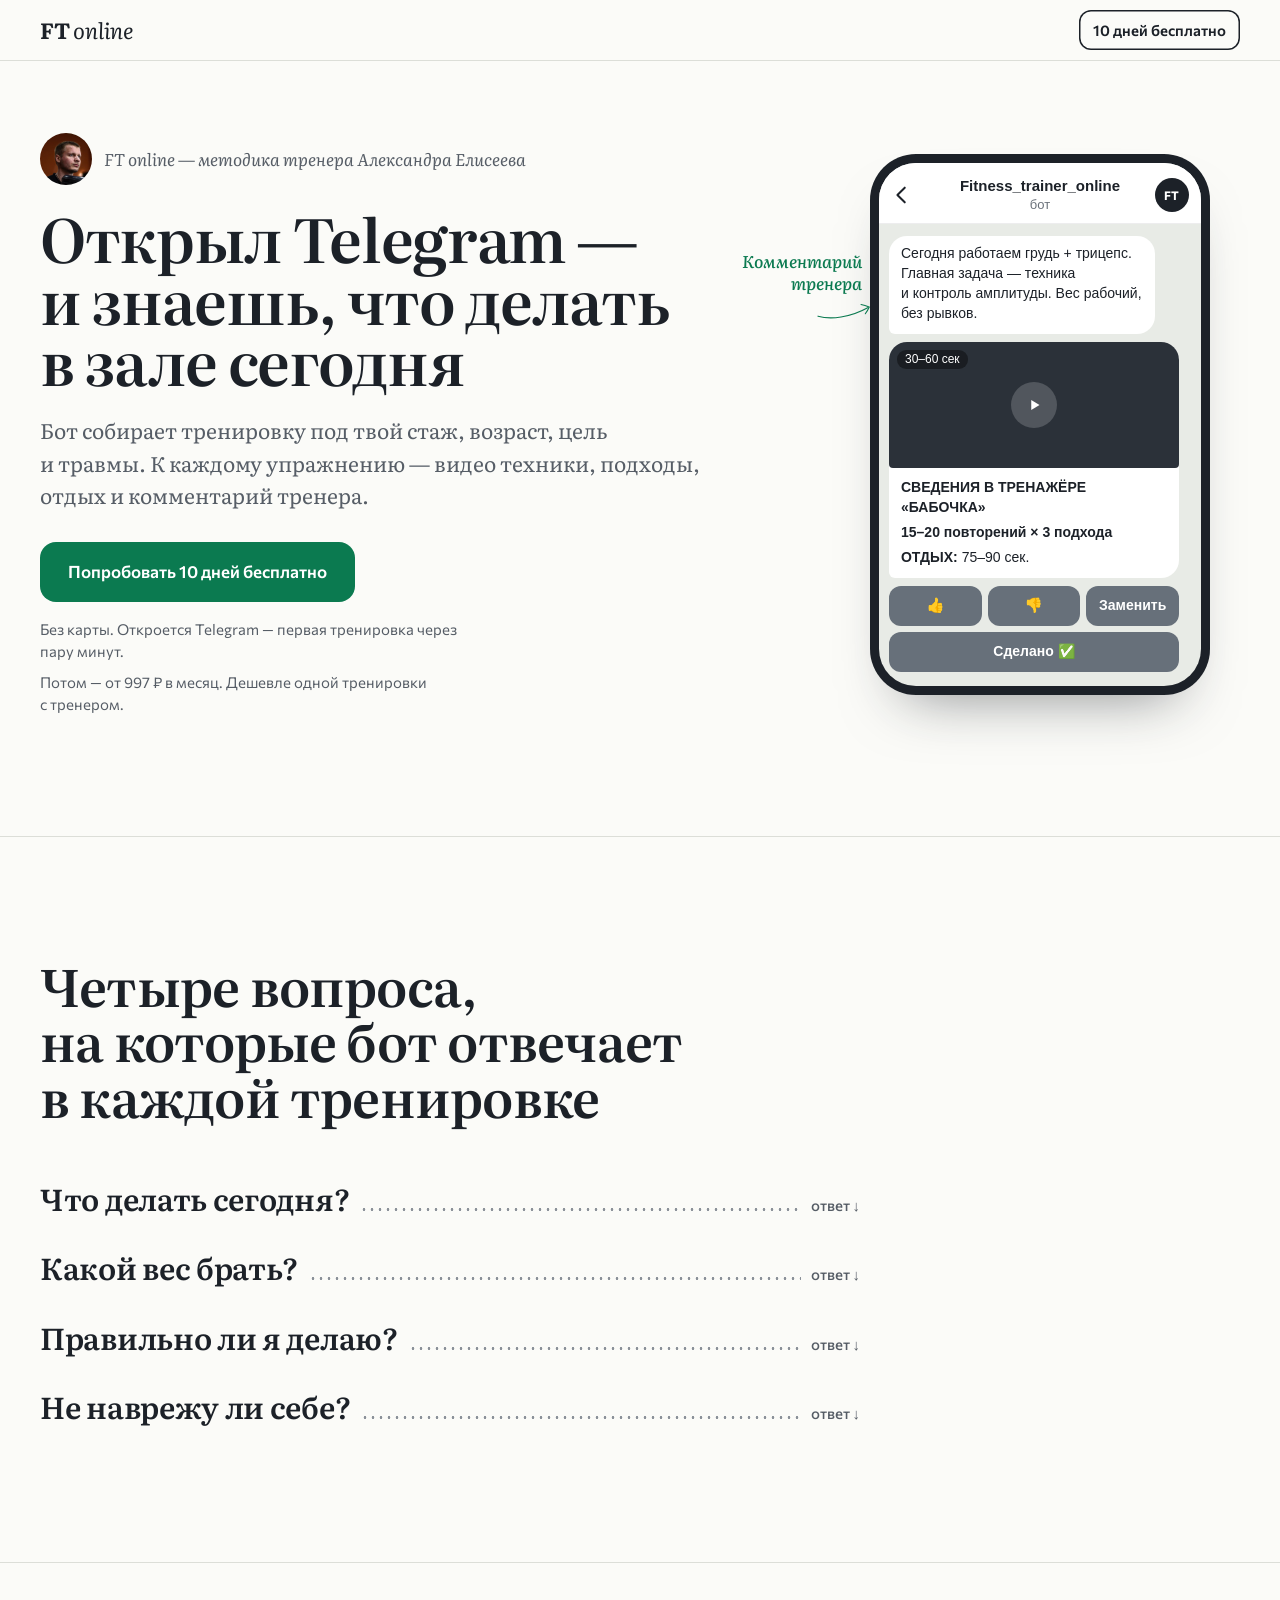
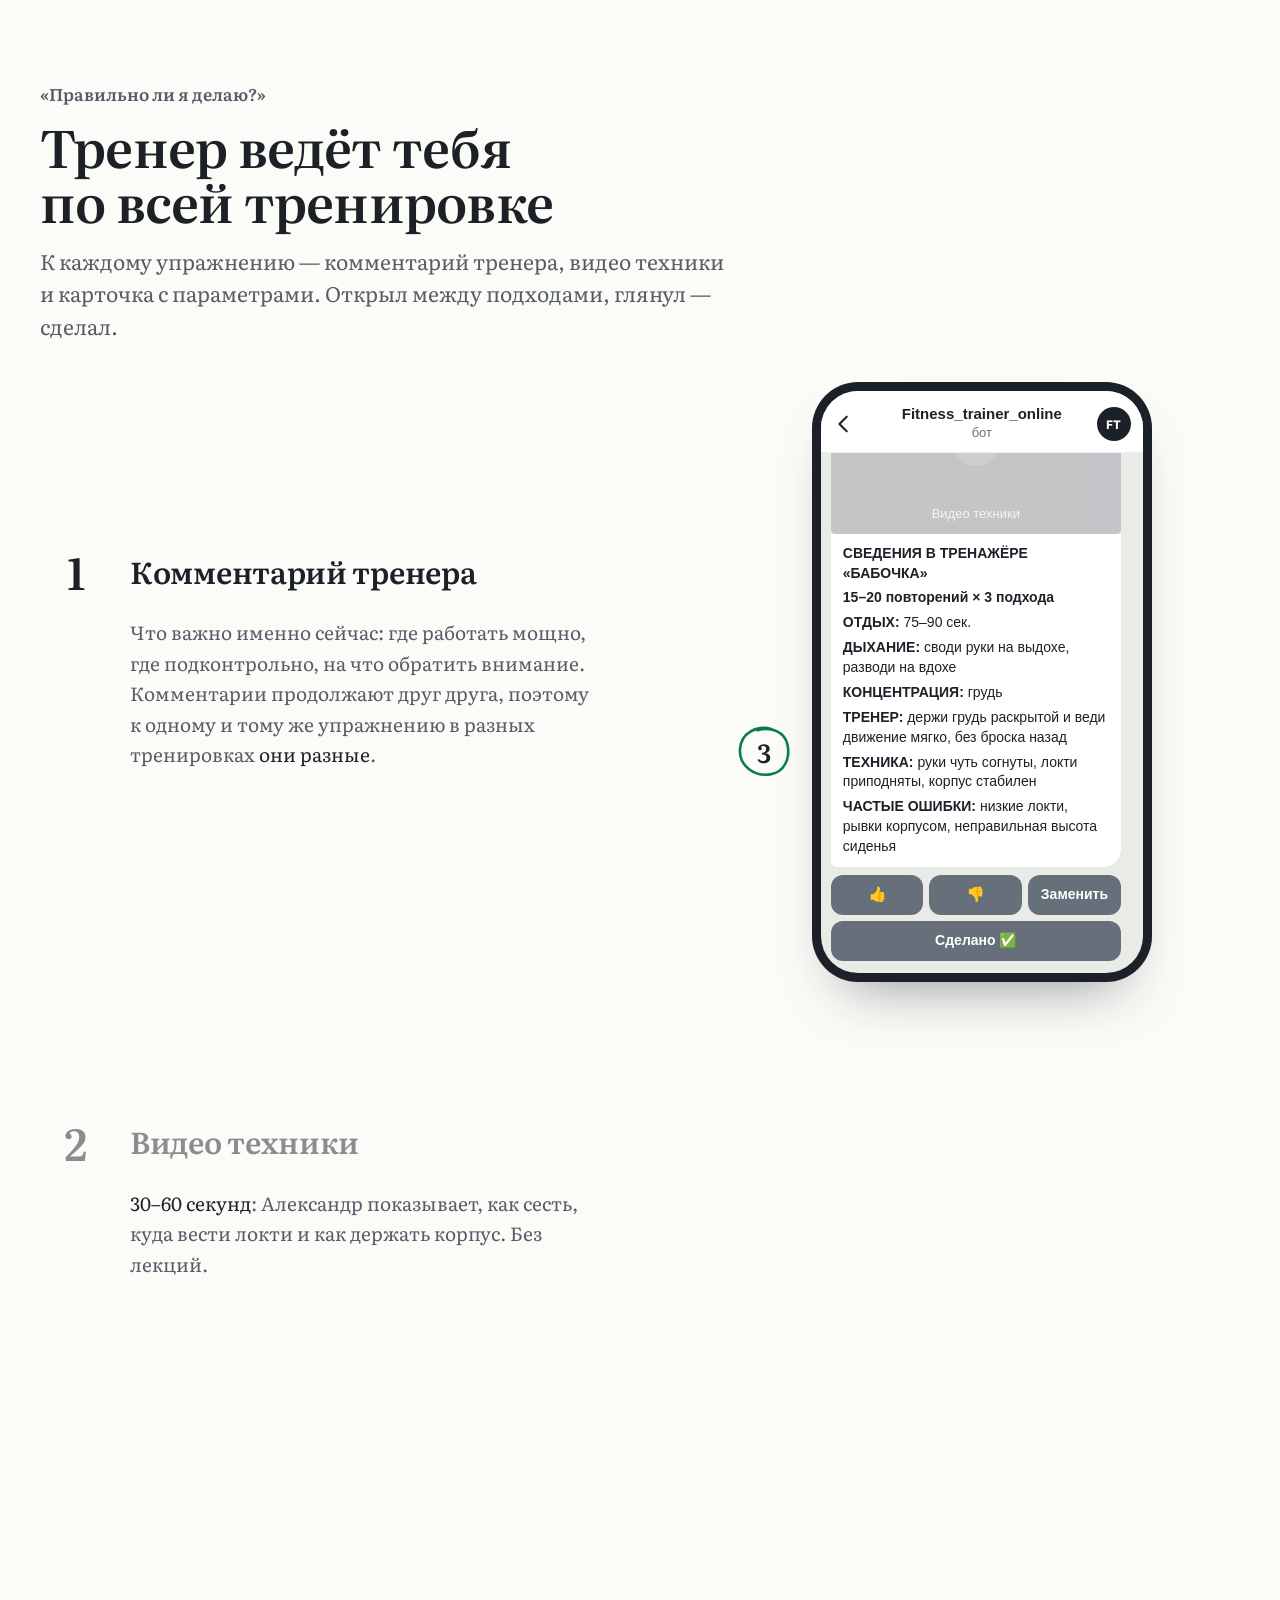
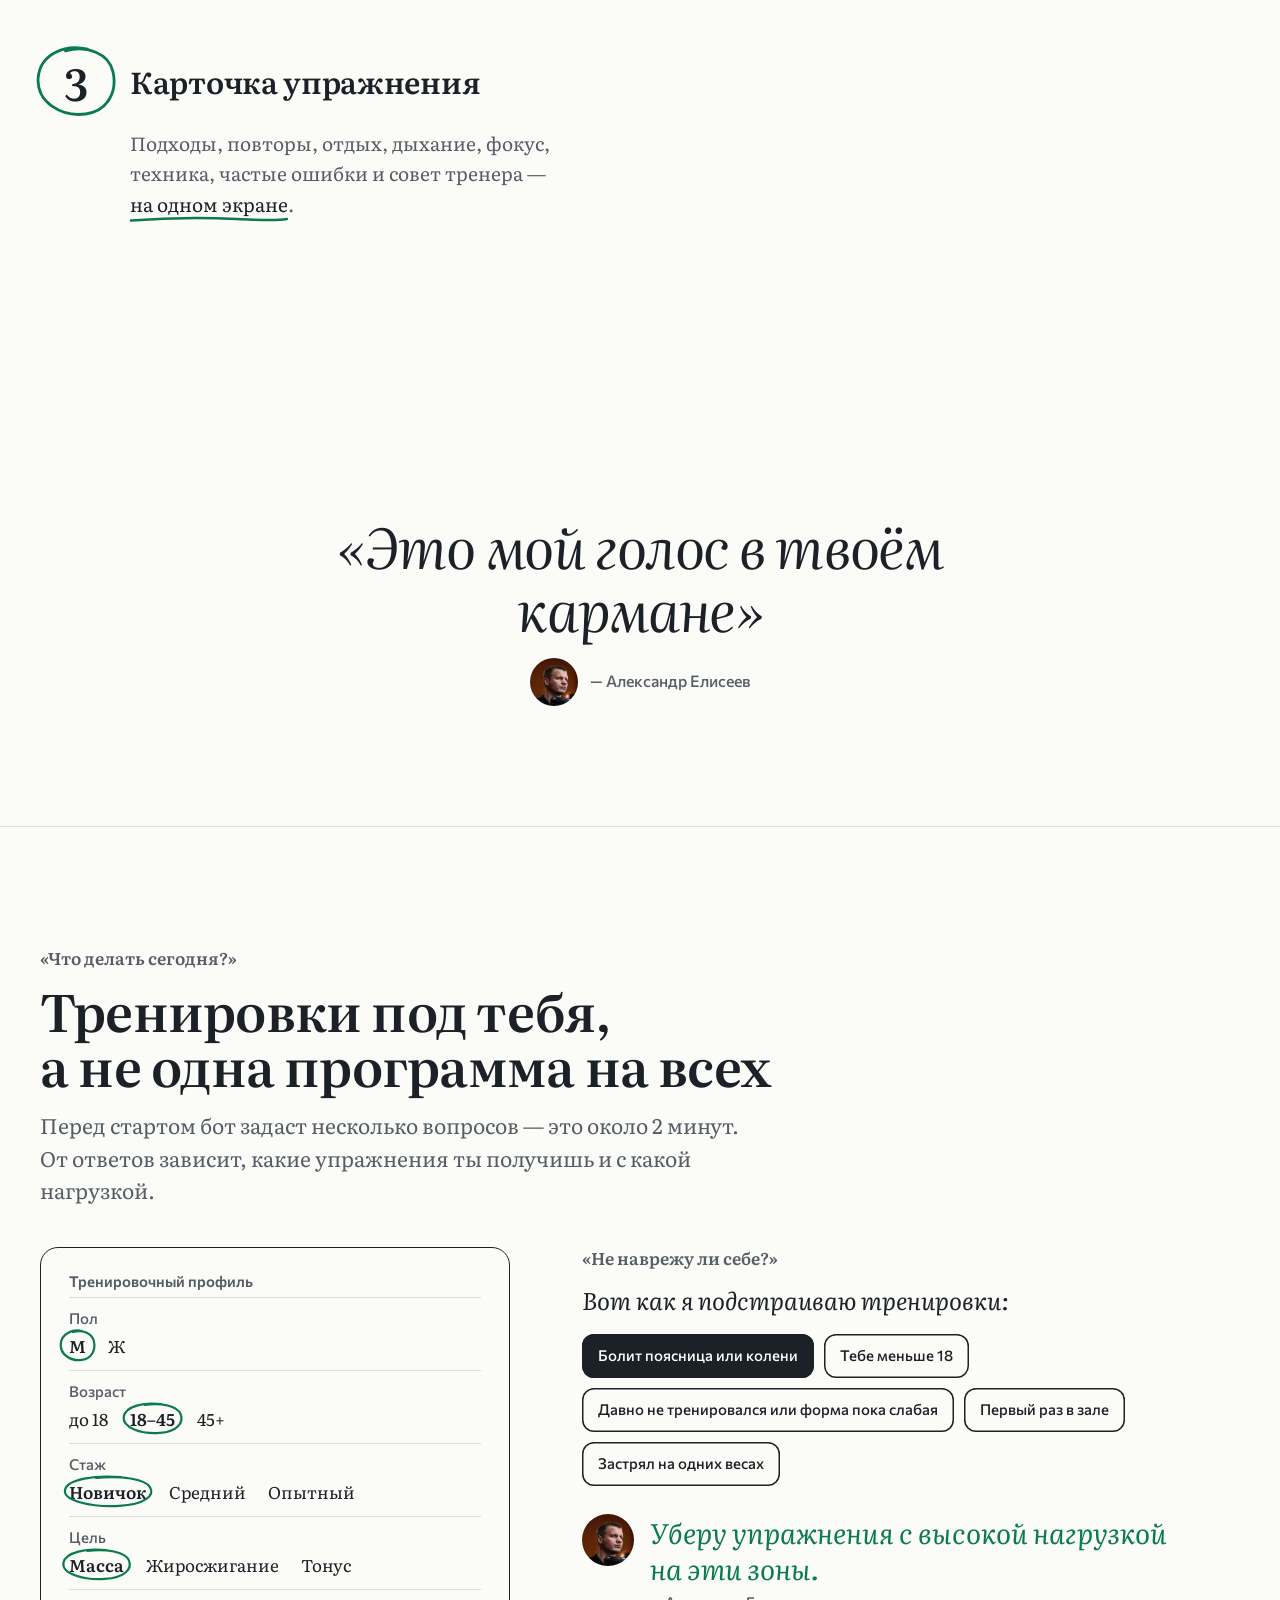
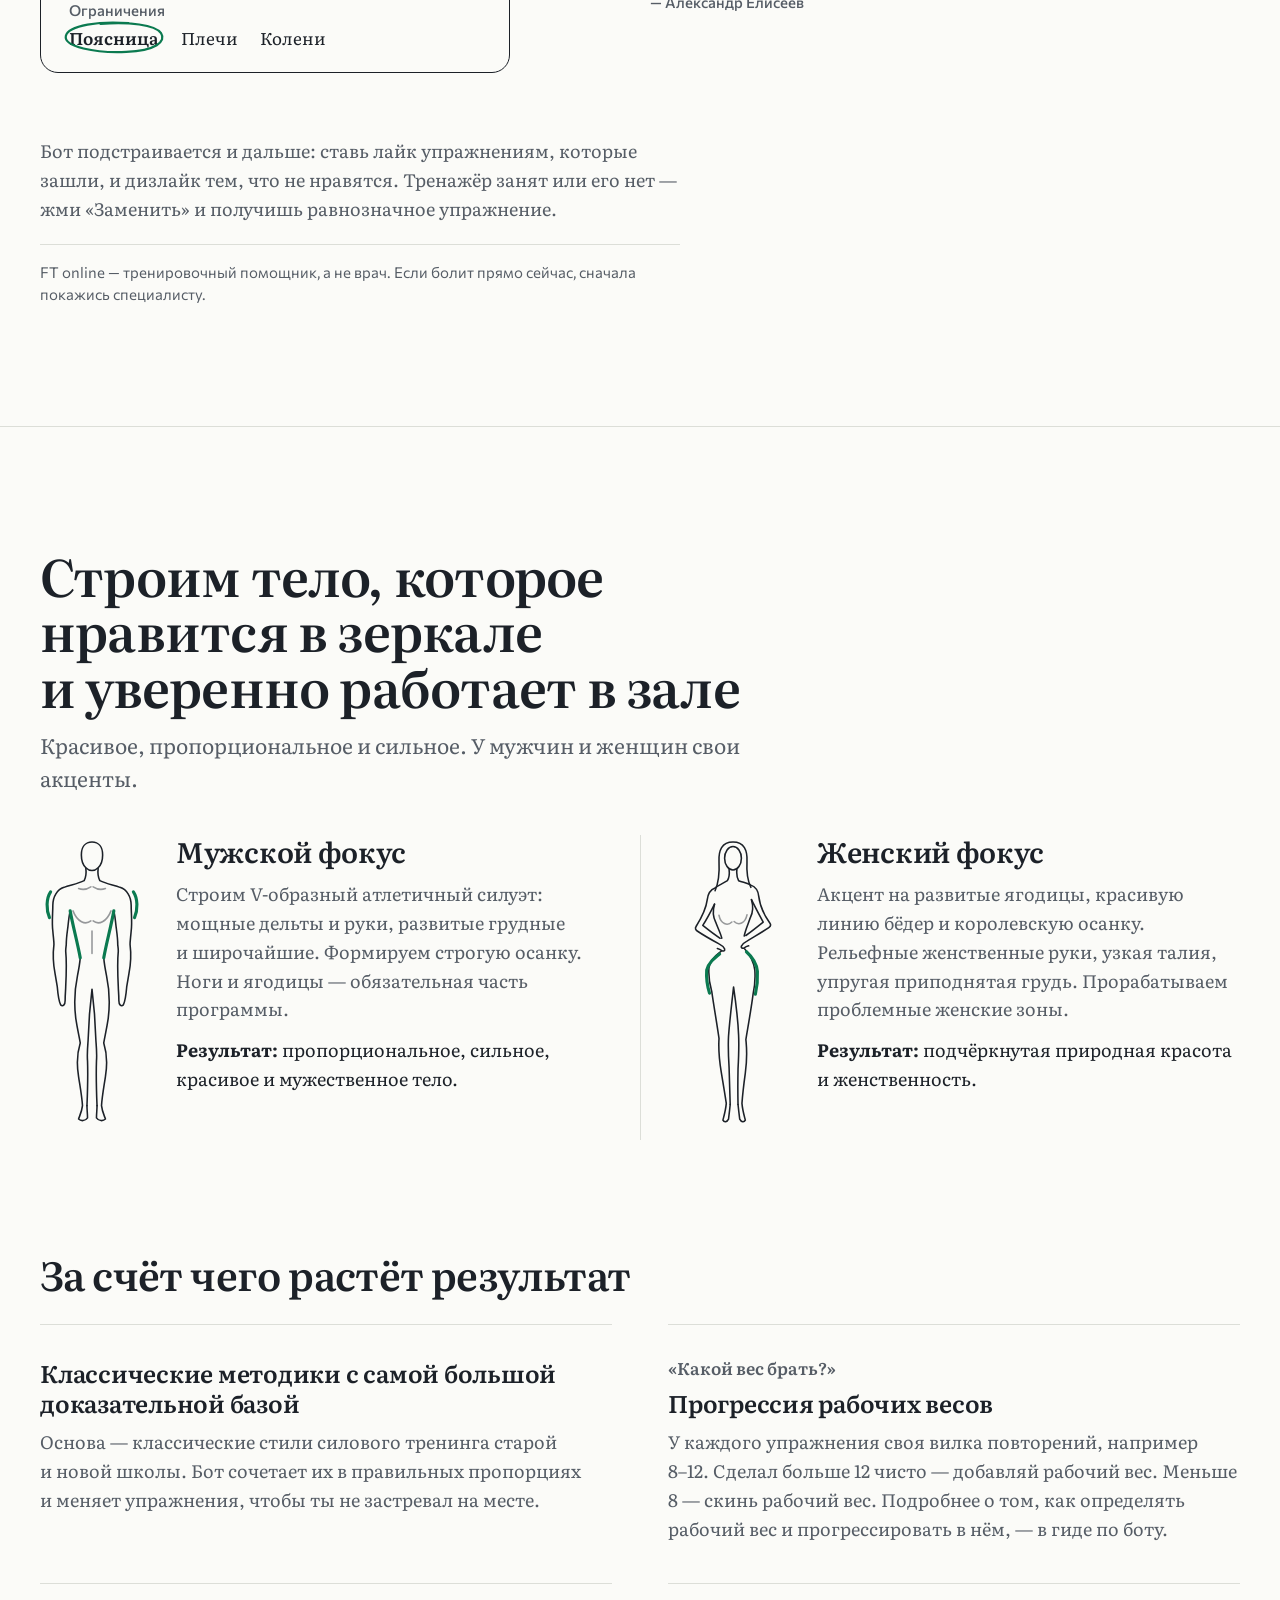
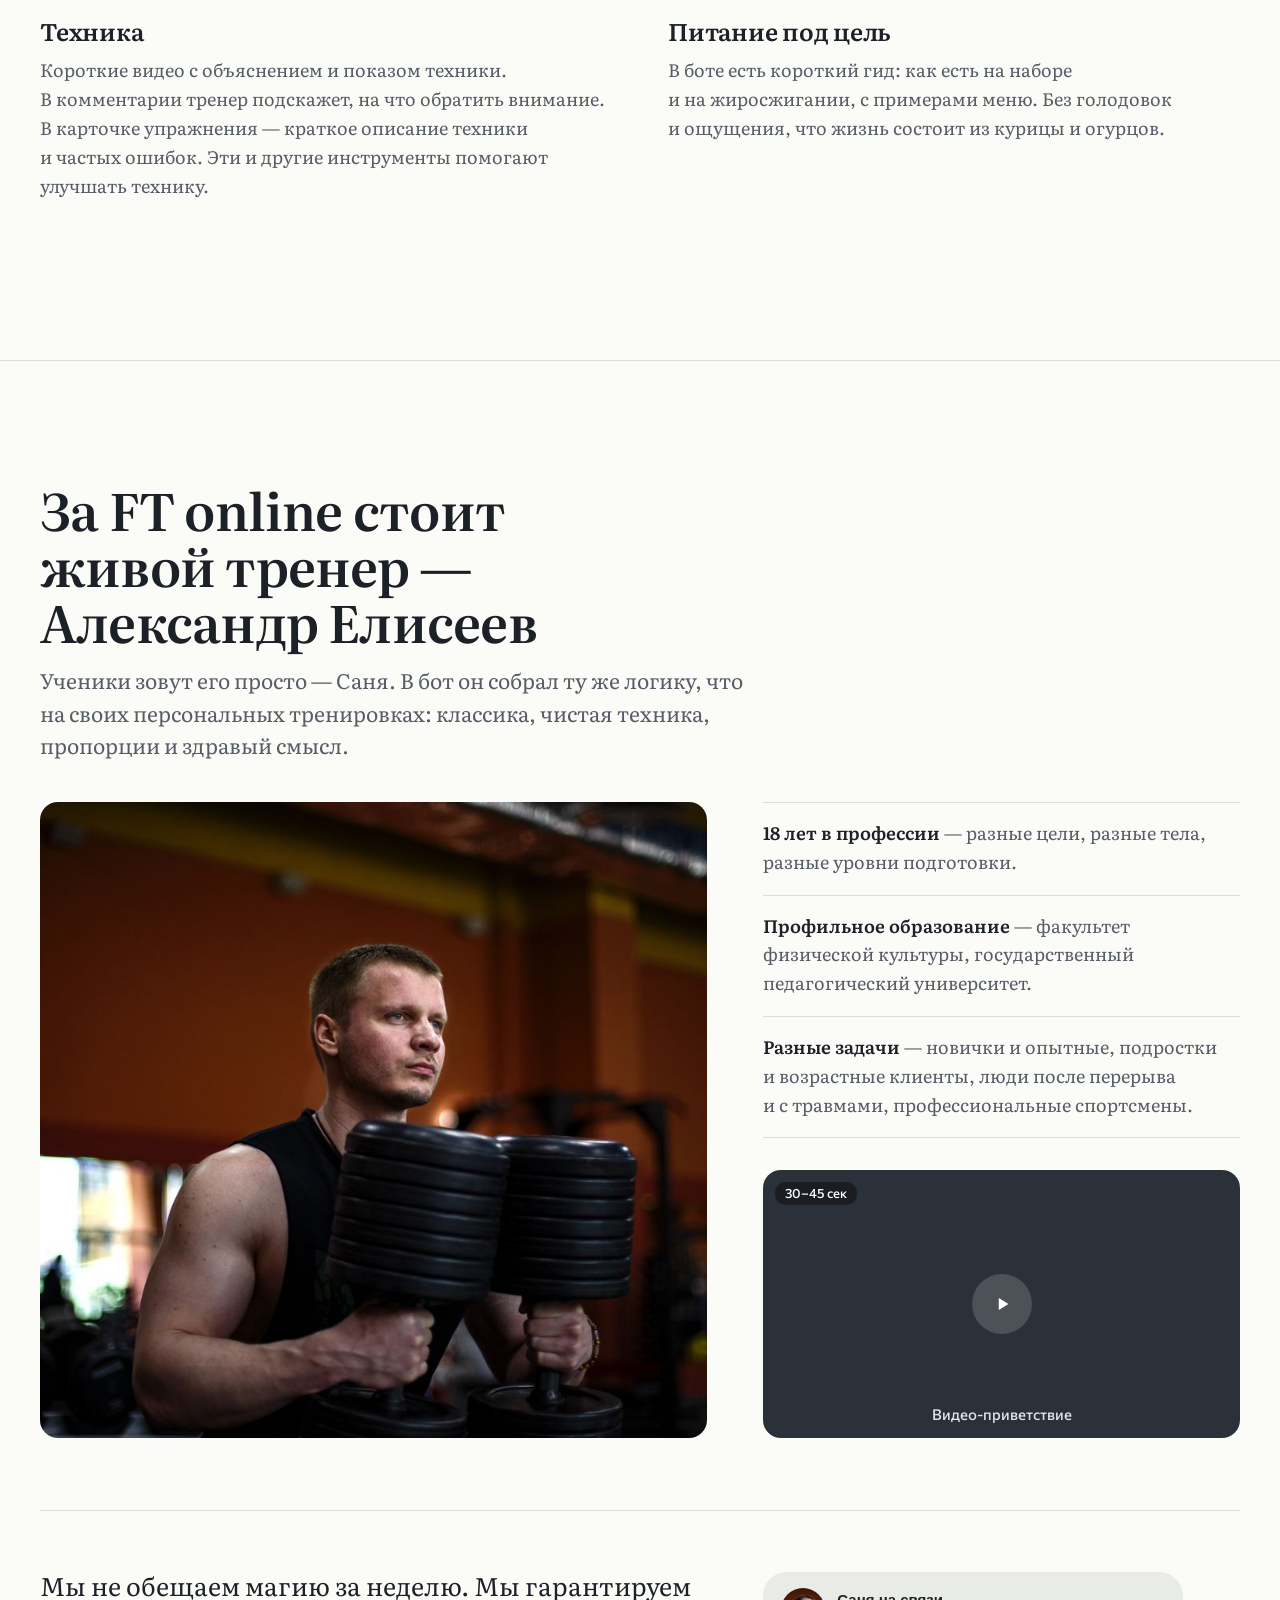
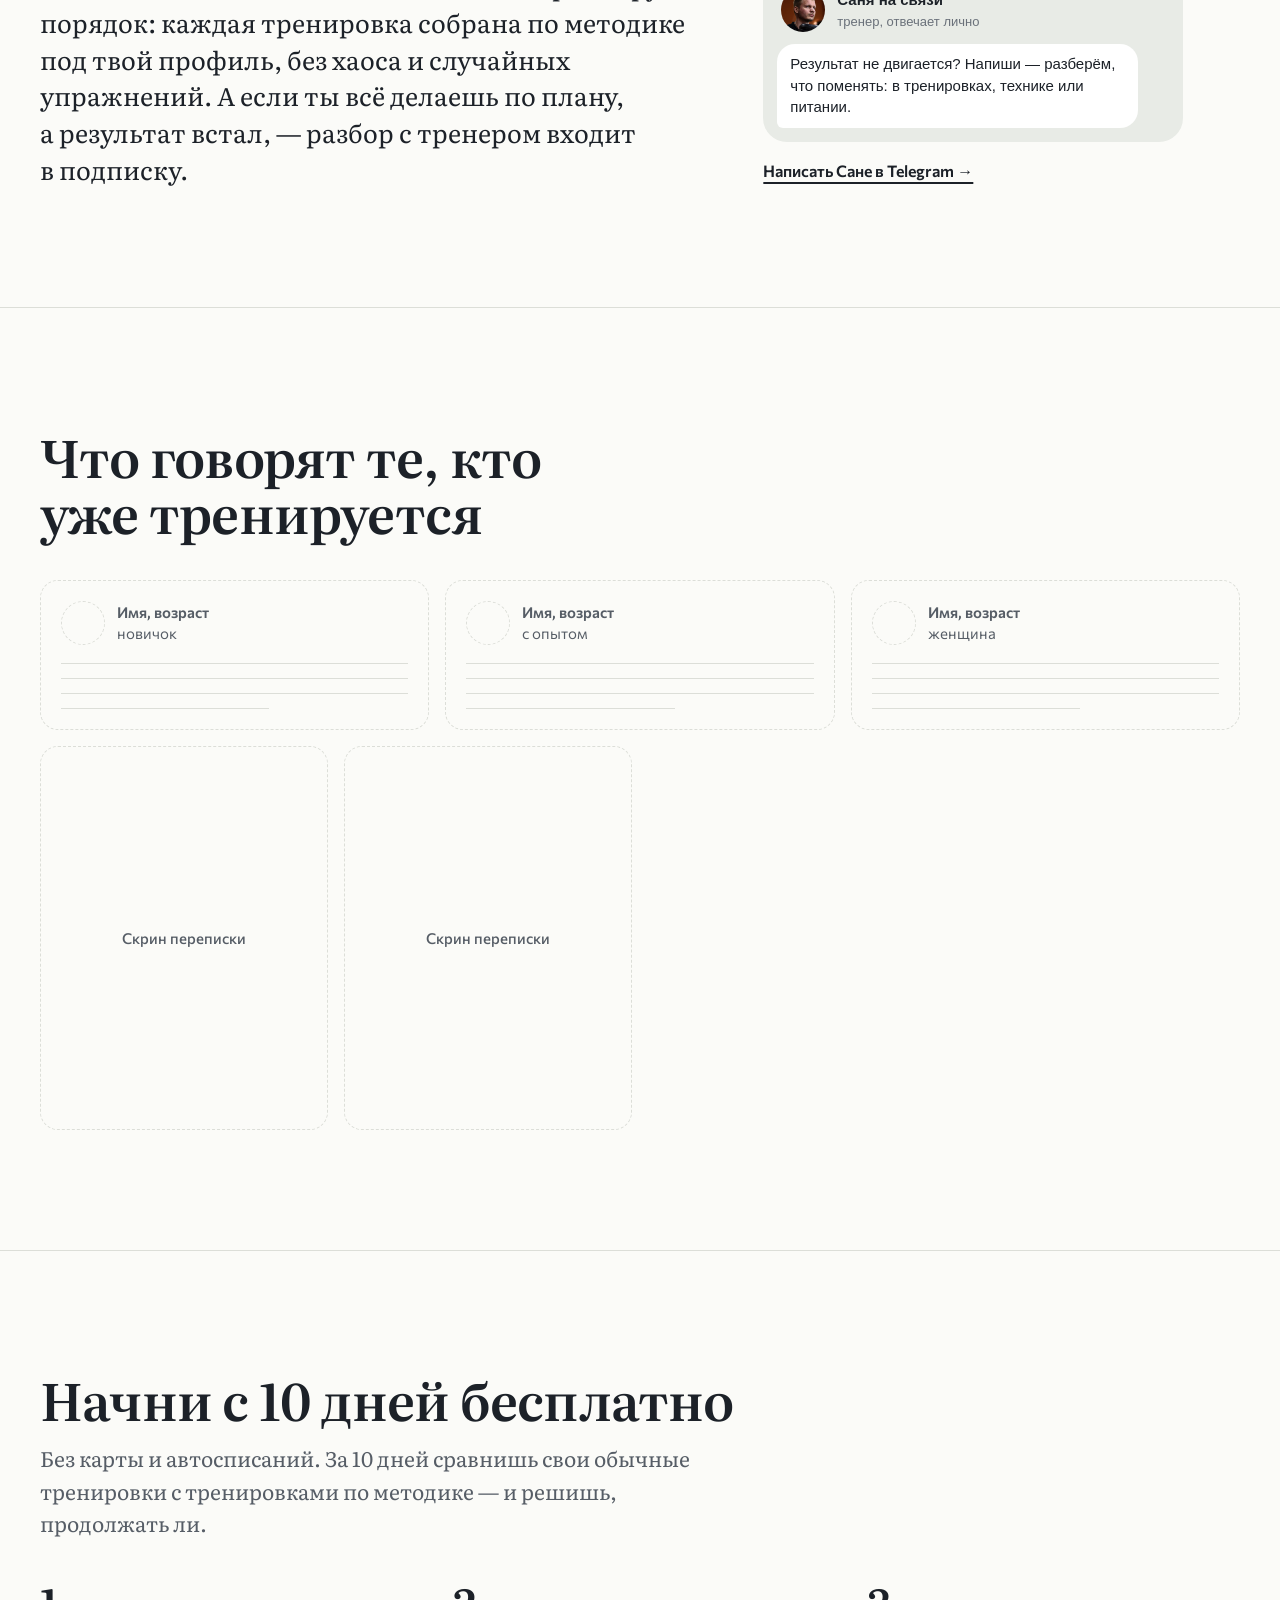
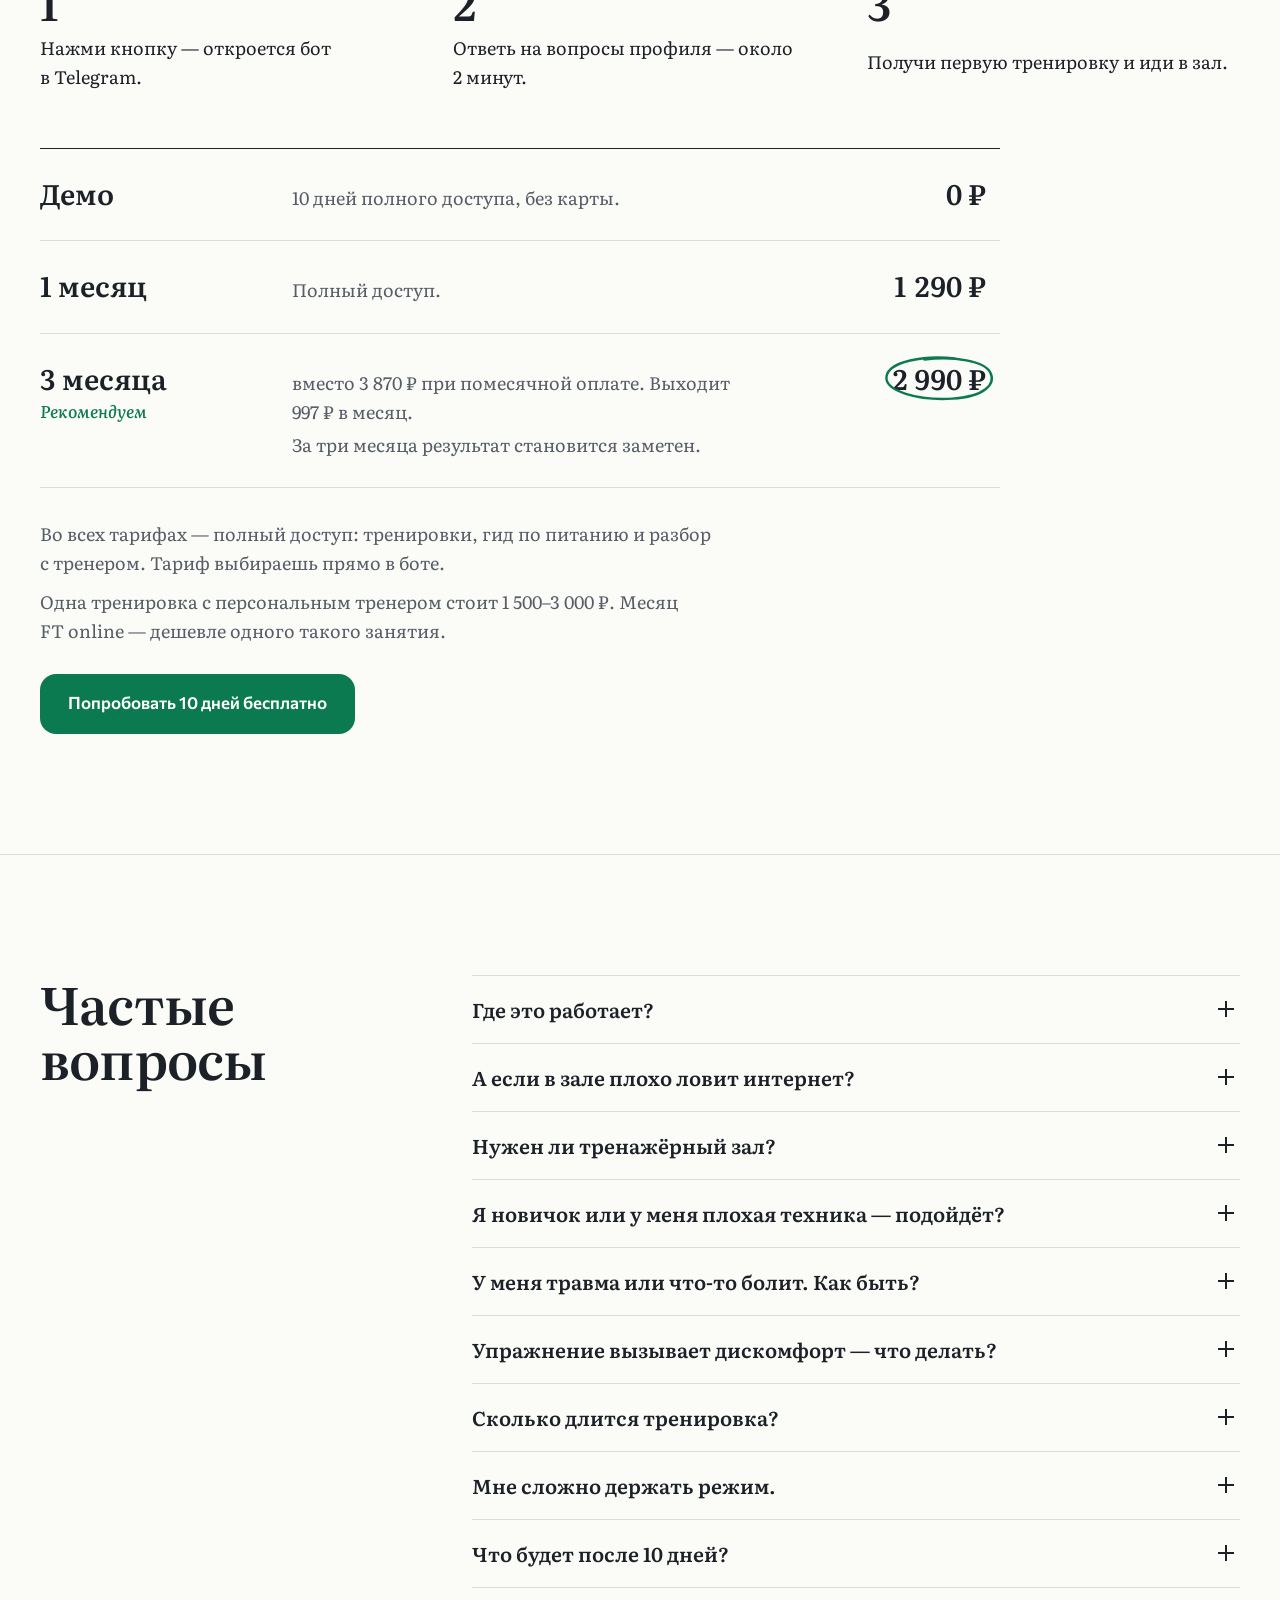
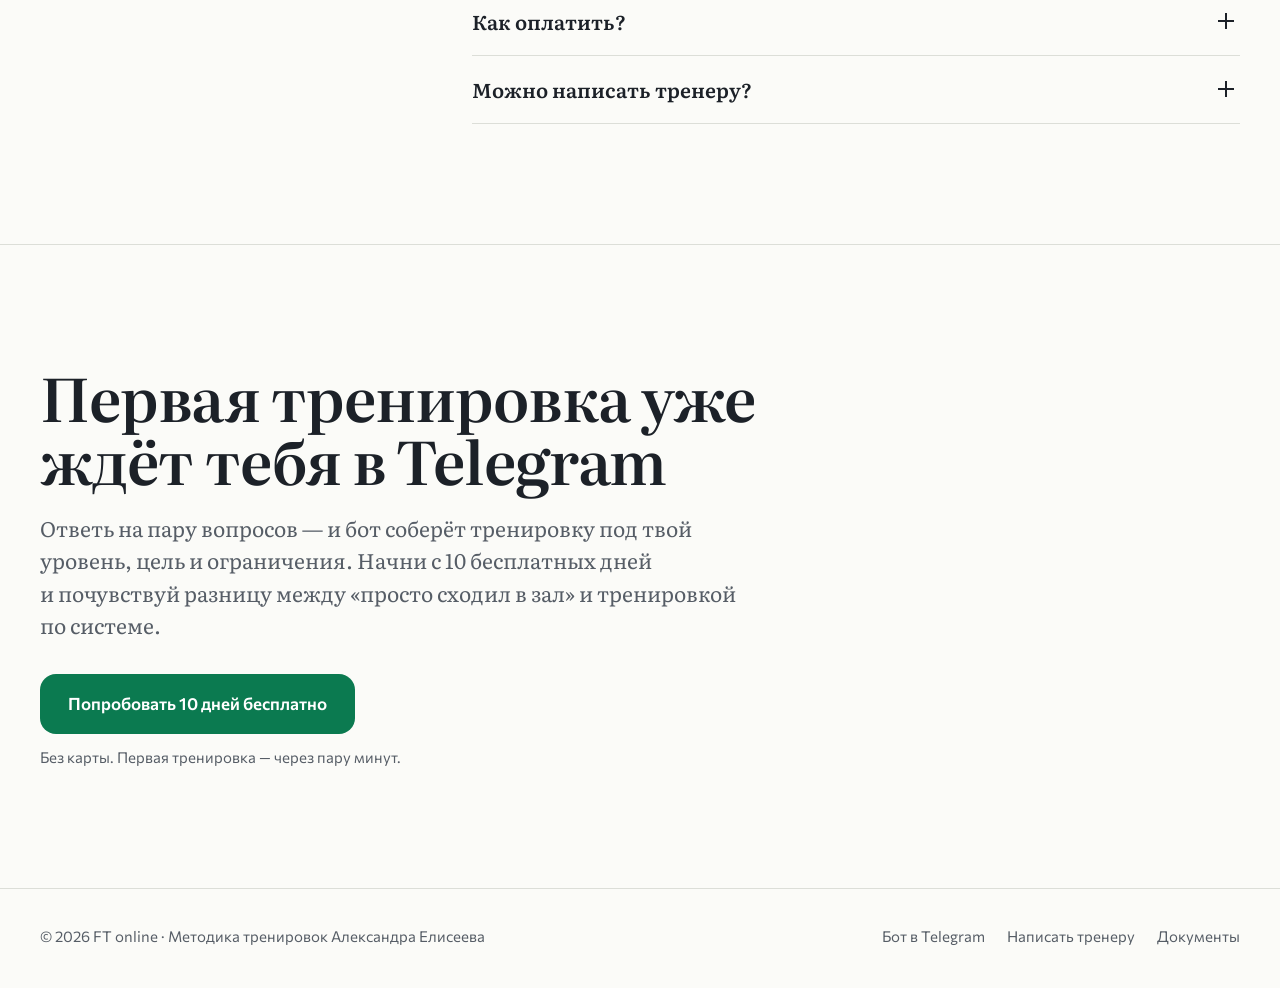
==== commit 5ee59c56: "Лендинг: правки Сани от 30.10 — второй экран оглавлением, новый подзаголовок блока «Тренер ведёт», ч" ====
--- a/landing/index.html
+++ b/landing/index.html
@@ -42,9 +42,6 @@
   <symbol id="pen-under-b" viewBox="0 0 120 12" preserveAspectRatio="none">
     <path d="M3 5 C 30 8, 62 4, 90 6 C 102 7, 111 6, 117 4" vector-effect="non-scaling-stroke"/>
   </symbol>
-  <symbol id="pen-brace" viewBox="0 0 300 30" preserveAspectRatio="none">
-    <path d="M4 3 C 5 12, 10 15, 30 15 L 136 15 C 144 15, 148 18, 150 27 C 152 18, 156 15, 164 15 L 270 15 C 290 15, 295 12, 296 3" vector-effect="non-scaling-stroke"/>
-  </symbol>
   <symbol id="pen-arrow" viewBox="0 0 120 60">
     <path d="M6 48 C 32 52, 70 42, 103 17"/>
     <path d="M88 13 C 94 13.5, 100 14.5, 105 15.5 C 103.5 20.5, 101.5 25.5, 99 30"/>
@@ -52,14 +49,6 @@
   <symbol id="pen-arrow-down" viewBox="0 0 40 100">
     <path d="M12 4 C 6 34, 9 64, 22 92"/>
     <path d="M10 81 C 14 85, 18 89, 22.5 93 C 24.5 87, 27 82, 30 77"/>
-  </symbol>
-  <symbol id="pen-up" viewBox="0 0 40 48">
-    <path d="M20 44 C 19 32, 20 18, 21 6"/>
-    <path d="M9 17 C 13 13, 17 9, 21 5 C 25 9, 29 13, 33 17"/>
-  </symbol>
-  <symbol id="pen-down" viewBox="0 0 40 48">
-    <path d="M20 4 C 21 16, 20 30, 19 42"/>
-    <path d="M7 31 C 11 35, 15 39, 19 43 C 23 39, 27 35, 31 31"/>
   </symbol>
 </svg>
 
@@ -127,38 +116,19 @@
     </div>
   </section>
 
-  <!-- 2. Sounds familiar? Four questions: each one leads to its answer further down -->
+  <!-- 2. Four questions as the notebook's table of contents: each one leads to its answer further down -->
   <section class="section pain" id="pain">
     <div class="wrap">
       <div class="section-head">
-        <h2>Ходишь в&nbsp;зал, стараешься&nbsp;— а&nbsp;тело почти не&nbsp;меняется?</h2>
-        <p class="lead">Скорее всего, на&nbsp;каждой тренировке в&nbsp;голове одни и&nbsp;те&nbsp;же вопросы:</p>
-      </div>
-
-      <ul class="asks">
-        <li class="ask">
-          <h3 class="ask__q"><a class="ask__link" href="#q-today" data-ask><span class="ask__text">Что делать сегодня?<svg class="pen pen--under" aria-hidden="true"><use href="#pen-under-a"/></svg></span></a></h3>
-          <p class="ask__text-more">Каждый раз что-то своё, и&nbsp;тренировки не&nbsp;складываются в&nbsp;программу.</p>
-          <svg class="ask__go" aria-hidden="true"><use href="#pen-arrow-down"/></svg>
-        </li>
-        <li class="ask">
-          <h3 class="ask__q"><a class="ask__link" href="#q-weight" data-ask><span class="ask__text">Какой вес брать?<svg class="pen pen--under" aria-hidden="true"><use href="#pen-under-b"/></svg></span></a></h3>
-          <p class="ask__text-more">Веса месяцами стоят на&nbsp;месте или растут рывками.</p>
-          <svg class="ask__go" aria-hidden="true"><use href="#pen-arrow-down"/></svg>
-        </li>
-        <li class="ask">
-          <h3 class="ask__q"><a class="ask__link" href="#q-right" data-ask><span class="ask__text">Правильно&nbsp;ли я&nbsp;делаю?<svg class="pen pen--under" aria-hidden="true"><use href="#pen-under-a"/></svg></span></a></h3>
-          <p class="ask__text-more">Со&nbsp;стороны вроде похоже, а&nbsp;куда уходит нагрузка&nbsp;— непонятно.</p>
-          <svg class="ask__go" aria-hidden="true"><use href="#pen-arrow-down"/></svg>
-        </li>
-        <li class="ask">
-          <h3 class="ask__q"><a class="ask__link" href="#q-harm" data-ask><span class="ask__text">Не&nbsp;наврежу&nbsp;ли себе?<svg class="pen pen--under" aria-hidden="true"><use href="#pen-under-b"/></svg></span></a></h3>
-          <p class="ask__text-more">После перерыва или со&nbsp;старой травмой страшно нагружаться.</p>
-          <svg class="ask__go" aria-hidden="true"><use href="#pen-arrow-down"/></svg>
-        </li>
+        <h2>Четыре вопроса, на&nbsp;которые бот отвечает в&nbsp;каждой тренировке</h2>
+      </div>
+
+      <ul class="toc">
+        <li><a class="toc__link" href="#q-today" data-ask><span class="toc__q">Что делать сегодня?<svg class="pen pen--under" aria-hidden="true"><use href="#pen-under-a"/></svg></span><span class="toc__dots" aria-hidden="true"></span><span class="toc__go">ответ <span class="toc__arrow" aria-hidden="true">↓</span></span></a></li>
+        <li><a class="toc__link" href="#q-weight" data-ask><span class="toc__q">Какой вес брать?<svg class="pen pen--under" aria-hidden="true"><use href="#pen-under-b"/></svg></span><span class="toc__dots" aria-hidden="true"></span><span class="toc__go">ответ <span class="toc__arrow" aria-hidden="true">↓</span></span></a></li>
+        <li><a class="toc__link" href="#q-right" data-ask><span class="toc__q">Правильно&nbsp;ли я&nbsp;делаю?<svg class="pen pen--under" aria-hidden="true"><use href="#pen-under-a"/></svg></span><span class="toc__dots" aria-hidden="true"></span><span class="toc__go">ответ <span class="toc__arrow" aria-hidden="true">↓</span></span></a></li>
+        <li><a class="toc__link" href="#q-harm" data-ask><span class="toc__q">Не&nbsp;наврежу&nbsp;ли себе?<svg class="pen pen--under" aria-hidden="true"><use href="#pen-under-b"/></svg></span><span class="toc__dots" aria-hidden="true"></span><span class="toc__go">ответ <span class="toc__arrow" aria-hidden="true">↓</span></span></a></li>
       </ul>
-
-      <p class="bridge">Дело не&nbsp;в&nbsp;лени. Просто рядом нет тренера, который ответит. FT&nbsp;online отвечает на&nbsp;эти вопросы в&nbsp;каждой тренировке.</p>
     </div>
   </section>
 
@@ -168,7 +138,7 @@
       <div class="section-head">
         <p class="echo" id="q-right" tabindex="-1"><span class="echo__text">«Правильно&nbsp;ли я&nbsp;делаю?»<svg class="pen pen--under" aria-hidden="true"><use href="#pen-under-a"/></svg></span></p>
         <h2>Тренер ведёт тебя по&nbsp;всей тренировке</h2>
-        <p class="lead">На&nbsp;каждое упражнение&nbsp;— три слоя, как у&nbsp;настоящего тренера. Открыл между подходами, глянул&nbsp;— сделал.</p>
+        <p class="lead">К&nbsp;каждому упражнению&nbsp;— комментарий тренера, видео техники и&nbsp;карточка с&nbsp;параметрами. Открыл между подходами, глянул&nbsp;— сделал.</p>
       </div>
 
       <div class="inside__grid">
@@ -360,53 +330,30 @@
 
       <h3 class="sub-title">За&nbsp;счёт чего растёт результат</h3>
       <div class="why">
-        <article class="why__row">
-          <h4 class="why__title">Классика, доказавшая свою эффективность</h4>
-          <div class="why__body">
-            <p>Основа&nbsp;— классические стили силового тренинга старой и&nbsp;новой школы. Бот сочетает их&nbsp;в&nbsp;правильных пропорциях и&nbsp;меняет упражнения, чтобы ты&nbsp;не&nbsp;застревал на&nbsp;месте.</p>
-          </div>
-        </article>
-
-        <article class="why__row why__row--reps" id="reps">
+        <article class="why__card">
+          <div class="why__head">
+            <h4 class="why__title">Классические методики с&nbsp;самой большой доказательной базой</h4>
+          </div>
+          <p>Основа&nbsp;— классические стили силового тренинга старой и&nbsp;новой школы. Бот сочетает их&nbsp;в&nbsp;правильных пропорциях и&nbsp;меняет упражнения, чтобы ты&nbsp;не&nbsp;застревал на&nbsp;месте.</p>
+        </article>
+        <article class="why__card">
           <div class="why__head">
             <p class="echo" id="q-weight" tabindex="-1"><span class="echo__text">«Какой вес брать?»<svg class="pen pen--under" aria-hidden="true"><use href="#pen-under-a"/></svg></span></p>
-            <h4 class="why__title">Вес растёт по&nbsp;правилу</h4>
-          </div>
-          <div class="why__body">
-            <p>У&nbsp;каждого упражнения своя вилка повторений, например 8–12. Сделал больше 12&nbsp;чисто&nbsp;— бот подскажет добавить вес, меньше 8&nbsp;— снизить. Как подбирать рабочий вес, Александр объясняет в&nbsp;гиде по&nbsp;приложению.</p>
-
-            <div class="reps-widget" data-zone="ok" style="--i: 4">
-              <label class="reps-widget__q" for="reps-input">Сколько повторов сделал чисто?</label>
-              <div class="scale">
-                <input class="scale__input" id="reps-input" type="range" min="6" max="14" step="1" value="10" aria-valuetext="10 повторов">
-                <ol class="scale__nums" aria-hidden="true">
-                  <li>6</li><li>7</li><li class="is-in">8</li><li class="is-in">9</li><li class="is-in">10</li><li class="is-in">11</li><li class="is-in">12</li><li>13</li><li>14</li>
-                </ol>
-                <span class="scale__line" aria-hidden="true"></span>
-                <span class="scale__thumb" aria-hidden="true">
-                  <svg class="pen is-drawn scale__circle"><use href="#pen-circle"/></svg>
-                  <span class="scale__knob"></span>
-                </span>
-                <svg class="pen scale__brace" aria-hidden="true" data-draw><use href="#pen-brace"/></svg>
-                <span class="scale__range" aria-hidden="true">вилка 8–12</span>
-              </div>
-              <p class="verdict" aria-live="polite">
-                <span class="verdict__mark" aria-hidden="true">
-                  <svg class="pen verdict__icon" data-zone="ok" data-draw><use href="#pen-tick"/></svg>
-                  <svg class="pen verdict__icon" data-zone="high"><use href="#pen-up"/></svg>
-                  <svg class="pen verdict__icon" data-zone="low"><use href="#pen-down"/></svg>
-                </span>
-                <span class="verdict__text">В&nbsp;вилке 8–12&nbsp;— вес подходит. Работай с&nbsp;ним.</span>
-              </p>
-            </div>
-          </div>
-        </article>
-
-        <article class="why__row">
-          <h4 class="why__title">Питание под цель</h4>
-          <div class="why__body">
-            <p>В&nbsp;боте есть короткий гид: как есть на&nbsp;наборе и&nbsp;на&nbsp;жиросжигании, с&nbsp;примерами меню. Без голодовок и&nbsp;ощущения, что жизнь состоит из&nbsp;курицы и&nbsp;огурцов.</p>
-          </div>
+            <h4 class="why__title">Прогрессия рабочих весов</h4>
+          </div>
+          <p>У&nbsp;каждого упражнения своя вилка повторений, например <span class="nw">8–12</span>. Сделал больше 12&nbsp;чисто&nbsp;— добавляй рабочий вес. Меньше 8&nbsp;— скинь рабочий вес. Подробнее о&nbsp;том, как определять рабочий вес и&nbsp;прогрессировать в&nbsp;нём,&nbsp;— в&nbsp;гиде по&nbsp;боту.</p>
+        </article>
+        <article class="why__card">
+          <div class="why__head">
+            <h4 class="why__title">Техника</h4>
+          </div>
+          <p>Короткие видео с&nbsp;объяснением и&nbsp;показом техники. В&nbsp;комментарии тренер подскажет, на&nbsp;что обратить внимание. В&nbsp;карточке упражнения&nbsp;— краткое описание техники и&nbsp;частых ошибок. Эти и&nbsp;другие инструменты помогают улучшать технику.</p>
+        </article>
+        <article class="why__card">
+          <div class="why__head">
+            <h4 class="why__title">Питание под цель</h4>
+          </div>
+          <p>В&nbsp;боте есть короткий гид: как есть на&nbsp;наборе и&nbsp;на&nbsp;жиросжигании, с&nbsp;примерами меню. Без голодовок и&nbsp;ощущения, что жизнь состоит из&nbsp;курицы и&nbsp;огурцов.</p>
         </article>
       </div>
     </div>
@@ -539,7 +486,7 @@
         <details><summary>Я&nbsp;новичок или у&nbsp;меня плохая техника&nbsp;— подойдёт?</summary><p>Да. Бот учтёт стаж и&nbsp;начнёт с&nbsp;базовых упражнений. Видео и&nbsp;комментарии тренера помогут поставить технику шаг за&nbsp;шагом.</p></details>
         <details><summary>У&nbsp;меня травма или что-то болит. Как быть?</summary><p>Отметь ограничения в&nbsp;профиле, и&nbsp;бот уберёт упражнения с&nbsp;нагрузкой на&nbsp;эти зоны. При боли, диагнозах и&nbsp;восстановлении после травмы сначала согласуй нагрузку с&nbsp;врачом.</p></details>
         <details><summary>Упражнение вызывает дискомфорт&nbsp;— что делать?</summary><p>Нажми «Заменить»: бот подберёт равнозначное упражнение под твой профиль.</p></details>
-        <details><summary>Сколько длится тренировка?</summary><p>Обычно 45–75 минут. Зависит от&nbsp;программы, темпа и&nbsp;очередей на&nbsp;тренажёры.</p></details>
+        <details><summary>Сколько длится тренировка?</summary><p>Обычно <span class="nw">45–75</span> минут. Зависит от&nbsp;программы, темпа и&nbsp;очередей на&nbsp;тренажёры.</p></details>
         <details><summary>Мне сложно держать режим.</summary><p>Начни с&nbsp;одной тренировки, потом со&nbsp;следующей. План уже готов&nbsp;— остаётся прийти и&nbsp;сделать.</p></details>
         <details><summary>Что будет после 10&nbsp;дней?</summary><p>Если захочешь продолжить, выберешь тариф прямо в&nbsp;Telegram. Карту в&nbsp;демо ты&nbsp;не&nbsp;привязывал, поэтому ничего не&nbsp;спишется само.</p></details>
         <details><summary>Как оплатить?</summary><p>Прямо в&nbsp;Telegram. Доступ откроется сразу.</p></details>
--- a/landing/assets/css/styles.css
+++ b/landing/assets/css/styles.css
@@ -9,7 +9,7 @@
   --paper: #fbfbf8;      /* page */
   --ink: #1c2128;        /* text, phone body; 15.6:1 on paper */
   --pencil: #565d66;     /* secondary text; 6.4:1 */
-  --faint: #8a9098;      /* only large numerals outside the rep range; 3.1:1 */
+  --faint: #8a9098;      /* decorative only: the dotted leaders in the table of contents */
   --rule: #dcded8;       /* hairlines */
   --pen: #0b7a50;        /* the trainer's green pen; 5.2:1, white on it 5.4:1 */
   --pen-deep: #086340;   /* button hover */
@@ -61,7 +61,7 @@
 .section-head { display: grid; gap: 16px; max-width: 46rem; margin-bottom: 40px; }
 .lead { max-width: 34em; font-size: clamp(1.125rem, 1.05rem + 0.35vw, 1.3125rem); line-height: 1.55; color: var(--pencil); }
 .fine { max-width: 30em; font: 400 0.9375rem/1.5 var(--sans); color: var(--pencil); }
-[data-price] { white-space: nowrap; }
+[data-price], .nw { white-space: nowrap; } /* prices and ranges like 8–12 stay on one line */
 
 :focus-visible { outline: 3px solid var(--ink); outline-offset: 3px; border-radius: 6px; }
 
@@ -281,32 +281,30 @@
   .echo { scroll-margin-top: 100px; }
 }
 
-/* ---------- 2. Sounds familiar? ---------- */
-.asks { display: grid; grid-template-columns: minmax(0, 1fr); border-top: 1px solid var(--rule); }
-.ask { position: relative; display: grid; gap: 8px; align-content: start; padding: 22px 48px 26px 0; border-bottom: 1px solid var(--rule); }
-.ask__q { font: 600 clamp(1.375rem, 1.15rem + 1vw, 1.875rem)/1.2 var(--serif); letter-spacing: -0.01em; }
-.ask__link { text-decoration: none; }
-.ask__link::after { content: ""; position: absolute; inset: 0; z-index: 1; } /* the whole row is the link */
-.ask__link:focus-visible { outline: none; }
-.ask__link:focus-visible::after { outline: 3px solid var(--ink); outline-offset: -3px; border-radius: 8px; }
-.ask__text { position: relative; display: inline-block; }
-.ask__text-more { max-width: 26em; color: var(--pencil); }
-.ask__go {
-  position: absolute; top: 24px; right: 6px; width: 20px; height: 50px;
-  fill: none; stroke: var(--pencil); stroke-width: 2.4; stroke-linecap: round; stroke-linejoin: round;
-  transition: transform 0.25s var(--ease);
-}
-.ask:hover .ask__go { transform: translateY(5px); }
-.ask.is-asked .ask__go { stroke: var(--pen); }
-
-.bridge { max-width: 30em; margin-top: 36px; font: 400 clamp(1.25rem, 1.1rem + 0.7vw, 1.75rem)/1.4 var(--serif); }
-
-@media (min-width: 720px) {
-  .asks { grid-template-columns: repeat(2, minmax(0, 1fr)); column-gap: 56px; }
-  .ask { padding-top: 28px; padding-bottom: 32px; }
-}
-@media (min-width: 960px) {
-  .bridge { margin-top: 48px; }
+/* ---------- 2. Four questions: the notebook's table of contents ---------- */
+/* question · · · · · ответ ↓ — a dotted leader runs to the label; the whole line is the link */
+.toc { display: grid; max-width: 820px; }
+.toc__link {
+  display: flex; align-items: baseline; align-items: last baseline; gap: 10px;
+  padding: 13px 0; text-decoration: none;
+}
+/* sized so that each question stays on one line from 320 px (where it may wrap, the leader follows the last line) */
+.toc__q { position: relative; font: 600 clamp(1.1875rem, 0.9rem + 1.25vw, 1.875rem)/1.25 var(--serif); letter-spacing: -0.01em; }
+.toc__dots {
+  flex: 1 1 auto; min-width: 14px; height: 3px;
+  background: radial-gradient(circle, var(--faint) 1.1px, transparent 1.6px) 0 50% / 8px 3px repeat-x;
+}
+.toc__go { flex: none; font: 500 0.9375rem/1.2 var(--sans); color: var(--pencil); white-space: nowrap; }
+.toc__arrow { display: inline-block; transition: transform 0.25s var(--ease); }
+.toc__link:hover .toc__arrow { transform: translateY(3px); }
+.toc__link.is-asked .toc__go { color: var(--pen); }
+@media (max-width: 359px) {
+  .toc__link { gap: 8px; }
+  .toc__q { font-size: 1.0625rem; }
+  .toc__dots { min-width: 12px; }
+}
+@media (min-width: 960px) {
+  .toc__link { padding: 16px 0; }
 }
 
 /* ---------- 3. The trainer leads you + M2 ---------- */
@@ -465,7 +463,7 @@
   .fit__after { margin-top: 64px; }
 }
 
-/* ---------- 5. Result + M4 ---------- */
+/* ---------- 5. Result ---------- */
 .focus { display: grid; grid-template-columns: minmax(0, 1fr); gap: 48px; }
 .focus__item { display: flow-root; } /* holds the floating sketch */
 .focus__item h3 { margin-bottom: 12px; font: 600 clamp(1.375rem, 1.2rem + 0.8vw, 1.75rem)/1.2 var(--serif); letter-spacing: -0.01em; }
@@ -494,62 +492,21 @@
 }
 
 .sub-title { margin-top: 64px; font: 600 clamp(1.625rem, 1.25rem + 1.6vw, 2.5rem)/1.12 var(--serif); letter-spacing: -0.015em; }
-.why { margin-top: 28px; border-top: 1px solid var(--rule); }
-.why__row { display: grid; grid-template-columns: minmax(0, 1fr); gap: 10px; padding: 26px 0 30px; border-bottom: 1px solid var(--rule); }
-.why__head { display: grid; gap: 8px; align-content: start; }
+/* four entries, 2×2 on wide screens. Each entry takes two rows of the grid (head, text),
+   so the titles line up even where the question from block 2 stands above one of them */
+.why { display: grid; grid-template-columns: minmax(0, 1fr); margin-top: 28px; border-top: 1px solid var(--rule); }
+.why__card {
+  display: grid; grid-row: span 2; grid-template-rows: subgrid; row-gap: 10px;
+  padding: 26px 0 30px; border-bottom: 1px solid var(--rule);
+}
+.why__head { display: grid; gap: 8px; align-content: end; }
 .why__title { font: 600 clamp(1.25rem, 1.1rem + 0.6vw, 1.5rem)/1.25 var(--serif); letter-spacing: -0.01em; }
-.why__body > p { max-width: 34em; color: var(--pencil); }
+.why__card > p { max-width: 34em; color: var(--pencil); }
 @media (min-width: 960px) {
   .sub-title { margin-top: 112px; }
-  .why__row { grid-template-columns: minmax(0, 4fr) minmax(0, 8fr); gap: 48px; padding: 36px 0 40px; }
-}
-
-.reps-widget { margin-top: 36px; }
-.reps-widget__q { display: block; margin-bottom: 14px; font: italic 400 clamp(1.375rem, 1.2rem + 0.8vw, 1.75rem)/1.3 var(--serif); }
-
-/* nine equal columns, one per value; the thumb is one column wide and moves by whole columns */
-.scale { position: relative; height: 150px; max-width: 620px; cursor: pointer; touch-action: pan-y; -webkit-user-select: none; user-select: none; }
-.scale__input { position: absolute; inset: 0; z-index: 2; width: 100%; height: 100%; margin: 0; opacity: 0; pointer-events: none; }
-.scale__nums {
-  position: absolute; top: 0; left: 0; right: 0; height: 72px;
-  display: grid; grid-template-columns: repeat(9, minmax(0, 1fr)); align-items: center; text-align: center;
-  font: 600 clamp(1.25rem, 0.25rem + 5vw, 2.5rem)/1 var(--serif); font-variant-numeric: lining-nums tabular-nums;
-  color: var(--faint);
-}
-.scale__nums .is-in { color: var(--ink); }
-.scale__line {
-  position: absolute; top: 86px; left: calc(100% / 18); right: calc(100% / 18); height: 12px;
-  background:
-    linear-gradient(var(--ink), var(--ink)) 0 50% / 100% 1.5px no-repeat,
-    repeating-linear-gradient(90deg, var(--ink) 0 1.5px, transparent 1.5px calc((100% - 1.5px) / 8));
-}
-.scale__thumb {
-  position: absolute; top: 0; left: 0; width: calc(100% / 9); height: 110px; pointer-events: none;
-  transform: translateX(calc(var(--i) * 100%));
-  transition: transform 0.25s var(--ease);
-}
-.scale__circle {
-  position: absolute; top: 10px; left: 50%; width: min(calc(100% + 10px), 76px); height: 54px;
-  transform: translateX(-50%); stroke-width: 2.6;
-}
-.scale__knob {
-  position: absolute; top: 92px; left: 50%; width: 20px; height: 20px; margin: -10px 0 0 -10px;
-  border-radius: 50%; background: var(--pen); box-shadow: 0 0 0 4px var(--paper);
-}
-.scale__input:focus-visible ~ .scale__thumb .scale__knob { outline: 3px solid var(--ink); outline-offset: 3px; }
-.scale__brace { position: absolute; top: 106px; left: calc(100% * 2 / 9 + 4px); width: calc(100% * 5 / 9 - 8px); height: 20px; stroke-width: 2; --pen-time: 0.6s; }
-.scale__range { position: absolute; top: 128px; left: 0; right: 0; text-align: center; font: italic 500 1.0625rem/1 var(--serif); color: var(--pen); }
-
-.verdict {
-  display: grid; grid-template-columns: 44px minmax(0, 1fr); gap: 14px; align-items: start;
-  min-height: 4.2em; max-width: 620px; margin-top: 10px;
-  font: italic 400 clamp(1.25rem, 1.1rem + 0.6vw, 1.5rem)/1.35 var(--serif);
-}
-.verdict__mark { position: relative; width: 44px; height: 44px; margin-top: -6px; }
-.verdict__icon { position: absolute; inset: 0; width: 100%; height: 100%; opacity: 0; stroke-width: 3.2; --pen-time: 0.35s; }
-.reps-widget[data-zone="ok"] .verdict__icon[data-zone="ok"],
-.reps-widget[data-zone="high"] .verdict__icon[data-zone="high"],
-.reps-widget[data-zone="low"] .verdict__icon[data-zone="low"] { opacity: 1; }
+  .why { grid-template-columns: repeat(2, minmax(0, 1fr)); column-gap: 56px; border-top: 0; }
+  .why__card { padding: 32px 0 40px; border-top: 1px solid var(--rule); border-bottom: 0; }
+}
 
 /* ---------- 6. The trainer ---------- */
 .coach__grid { display: grid; grid-template-columns: minmax(0, 1fr); gap: 32px; }
